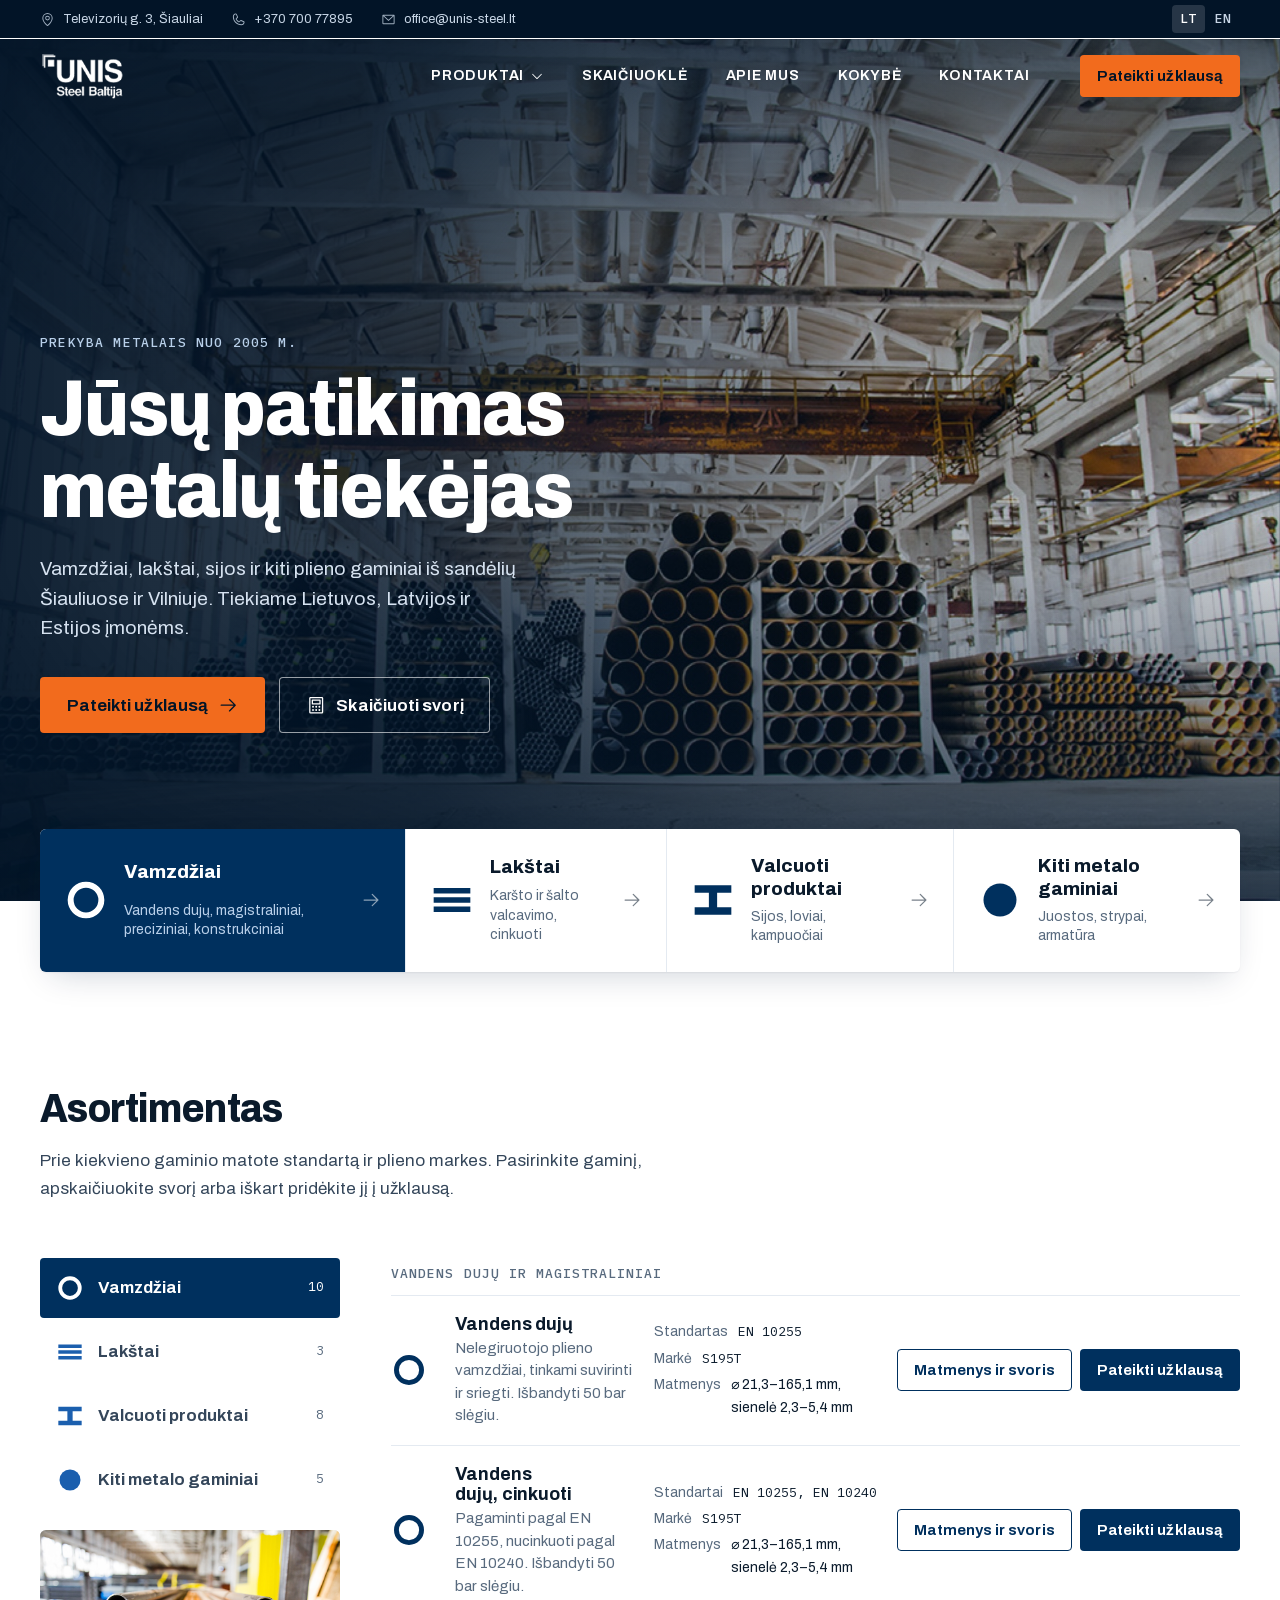
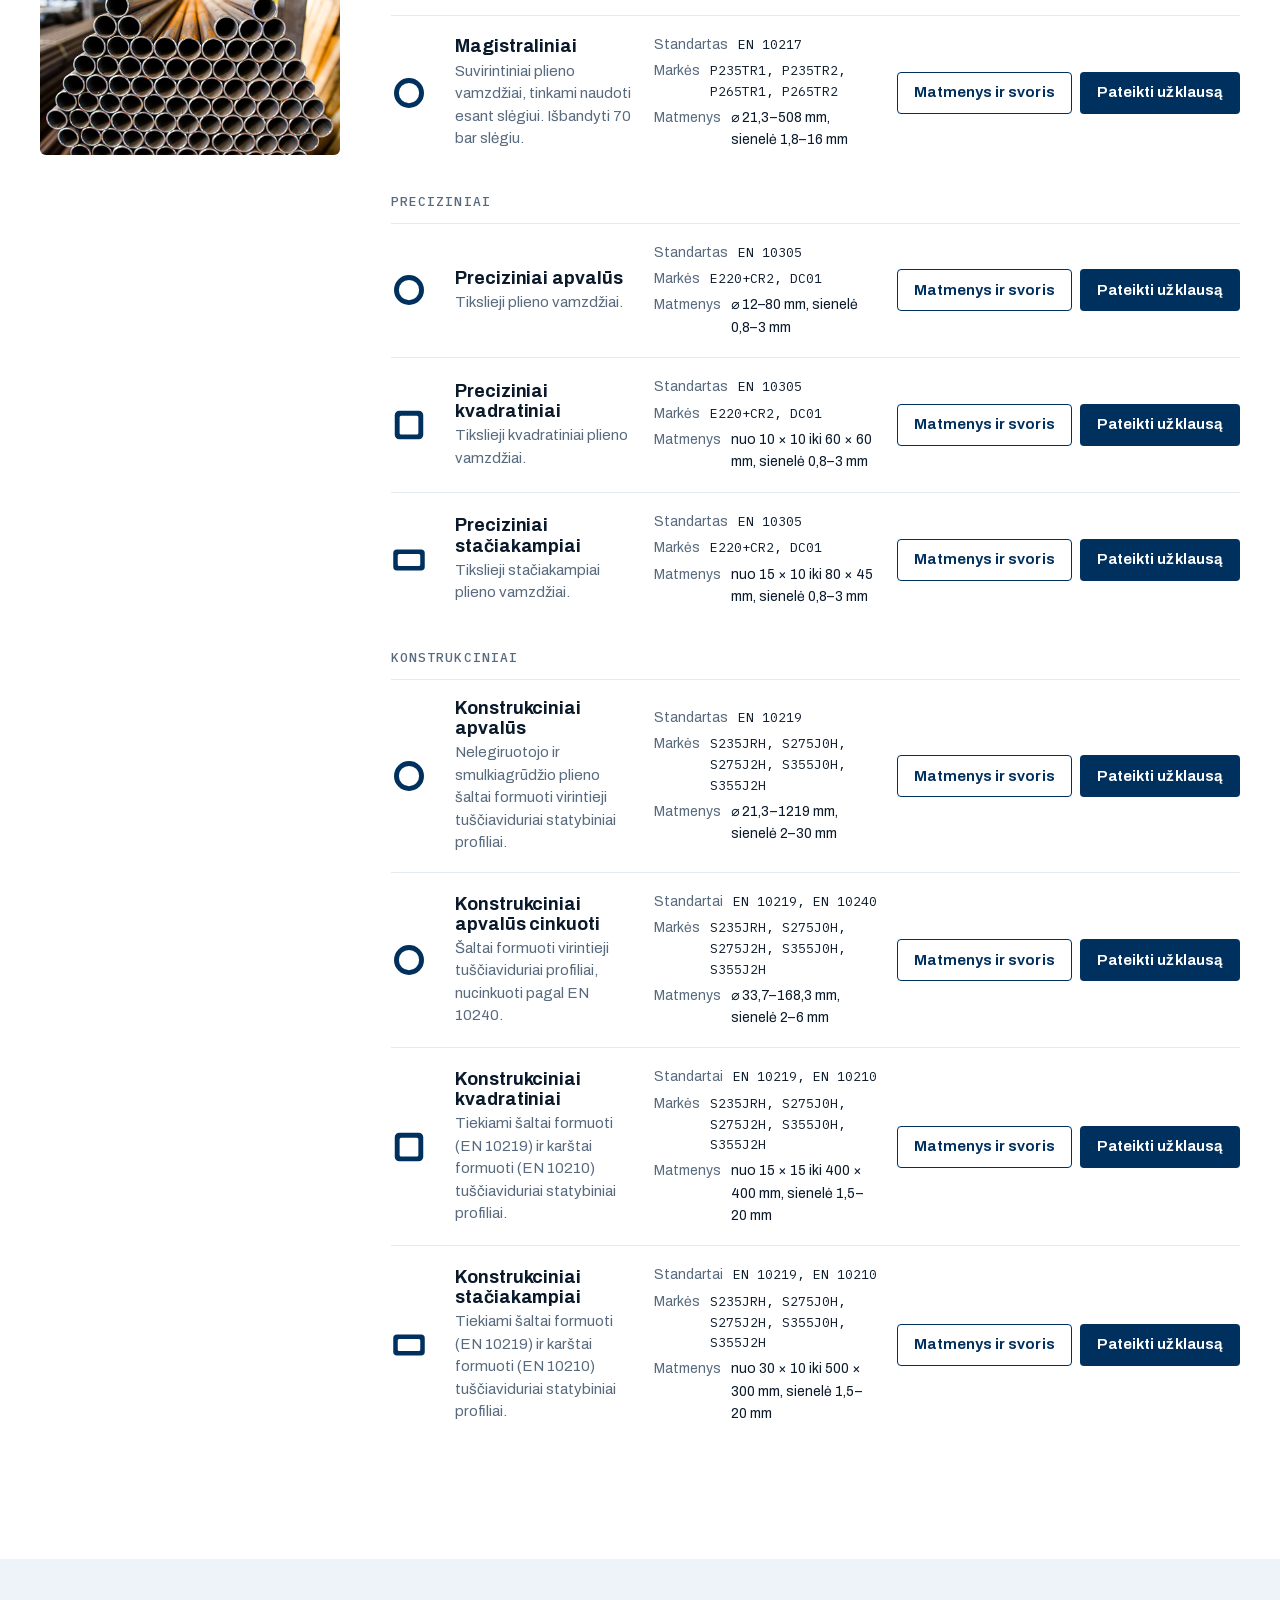
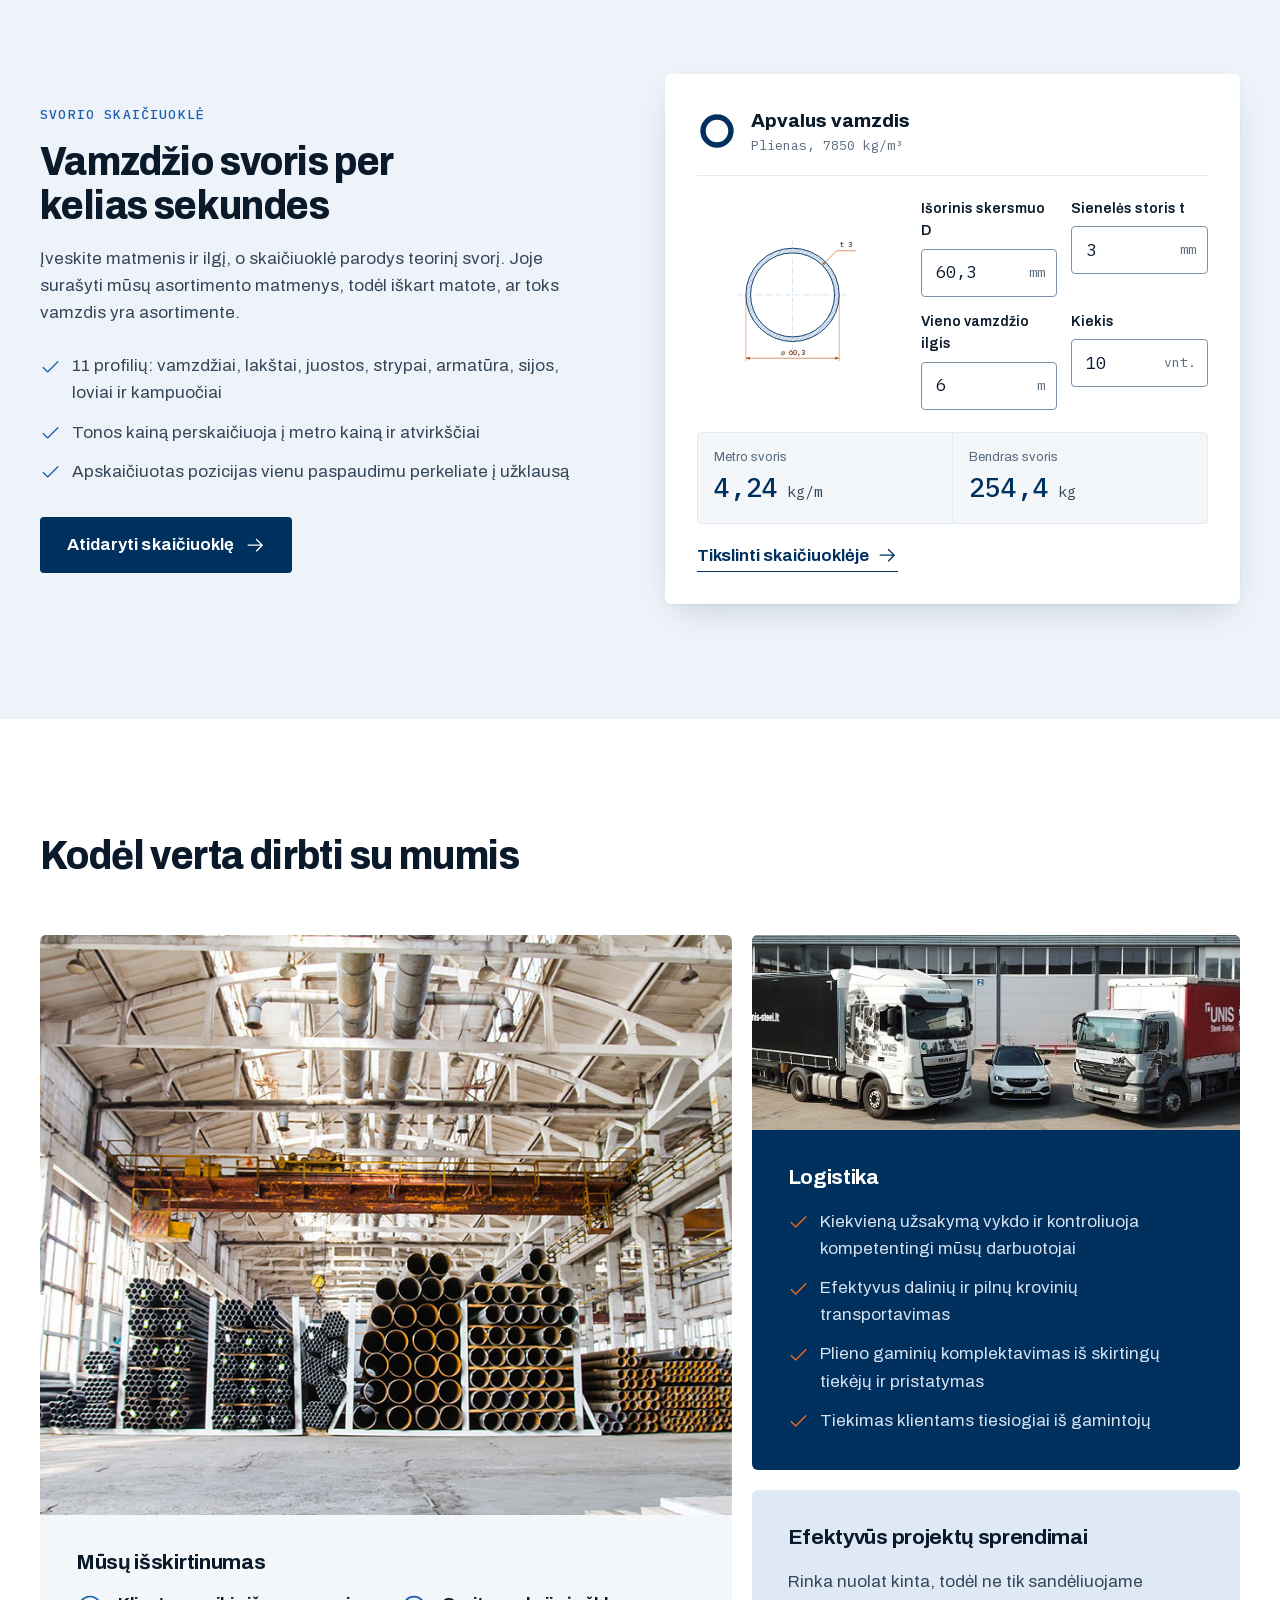
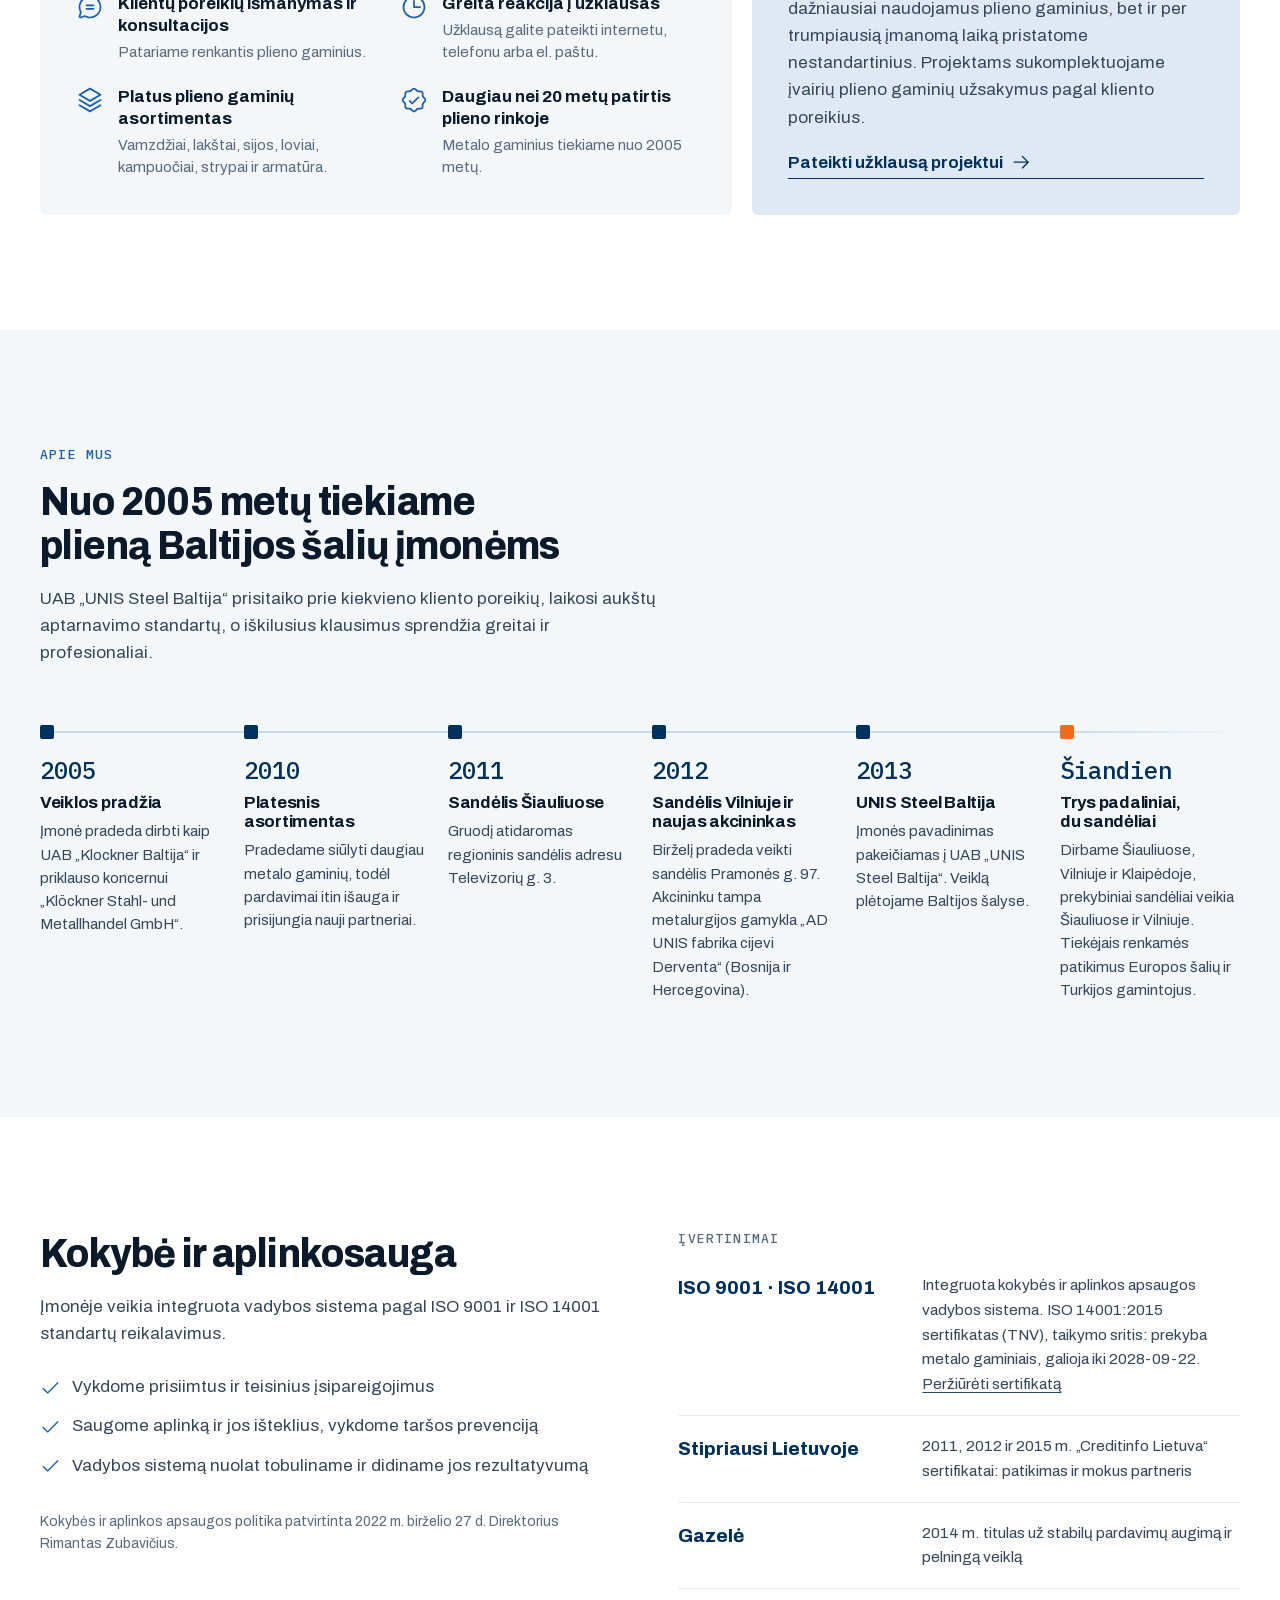
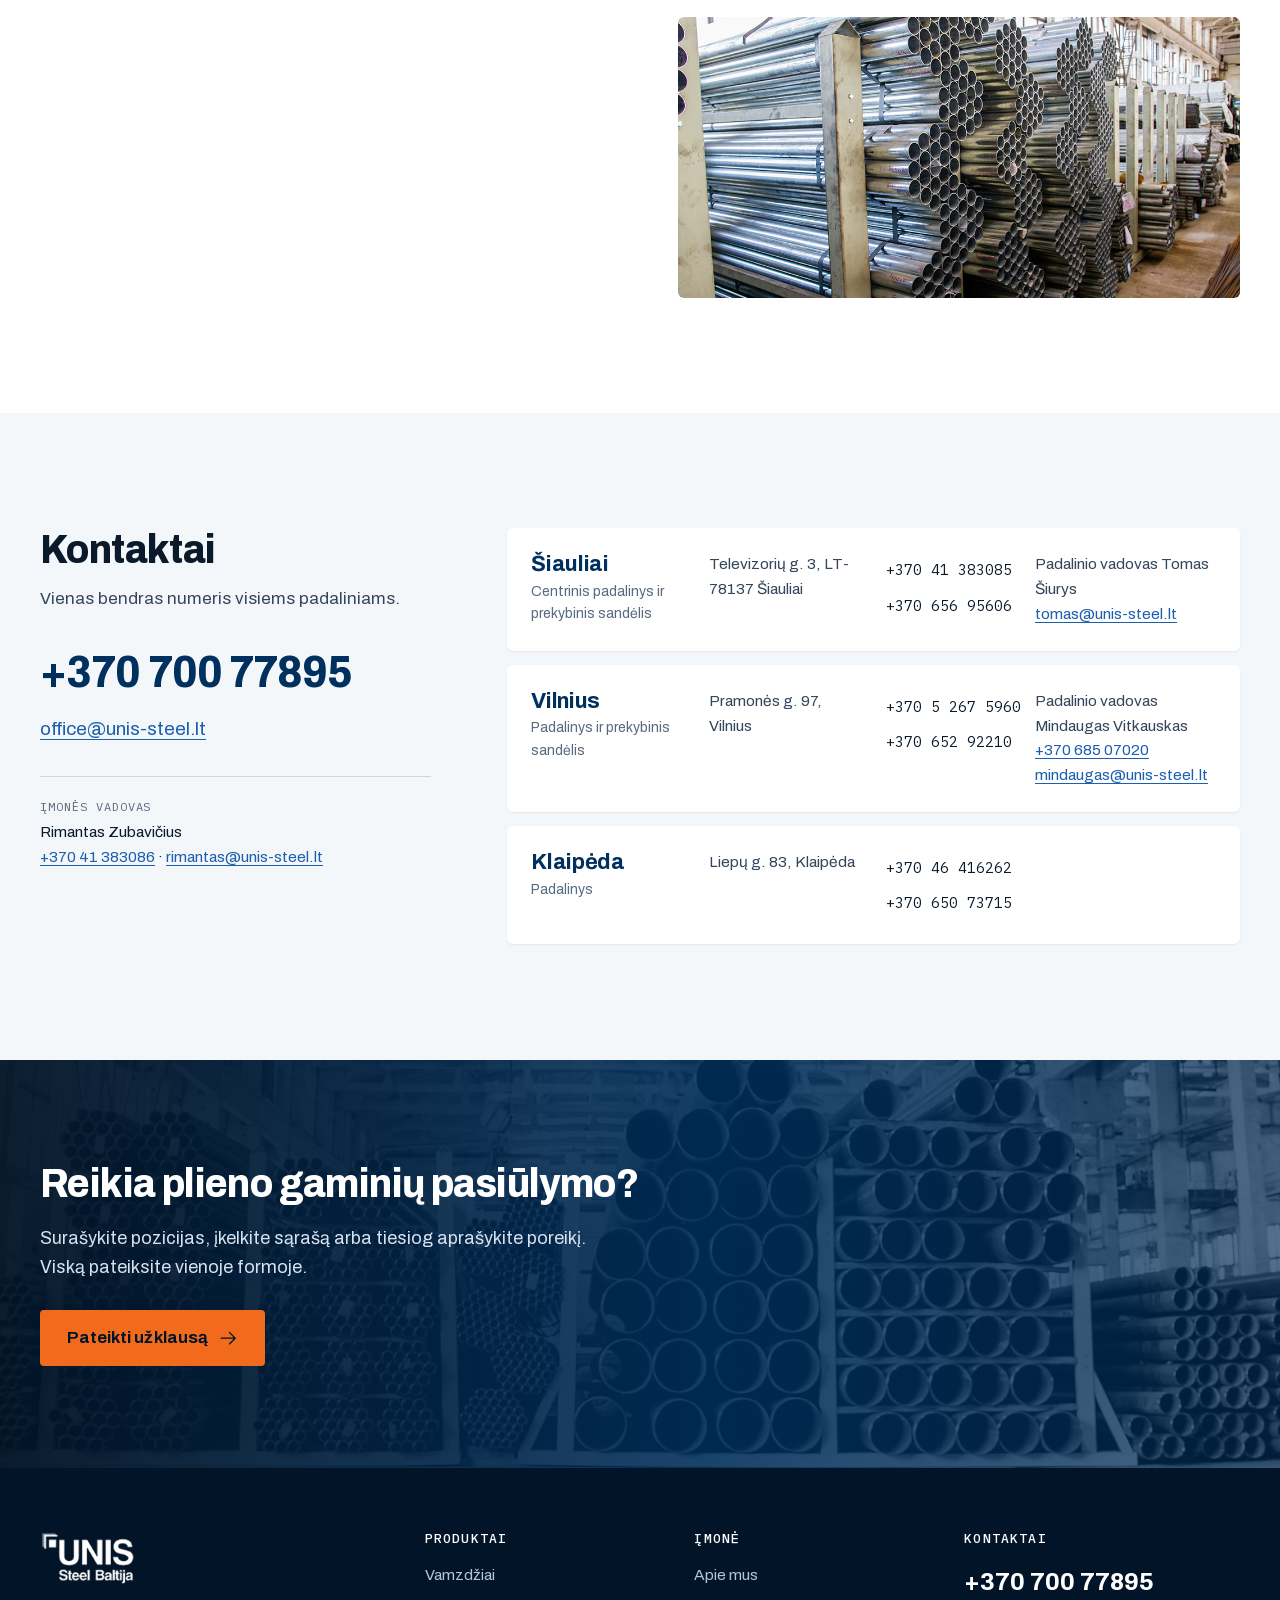
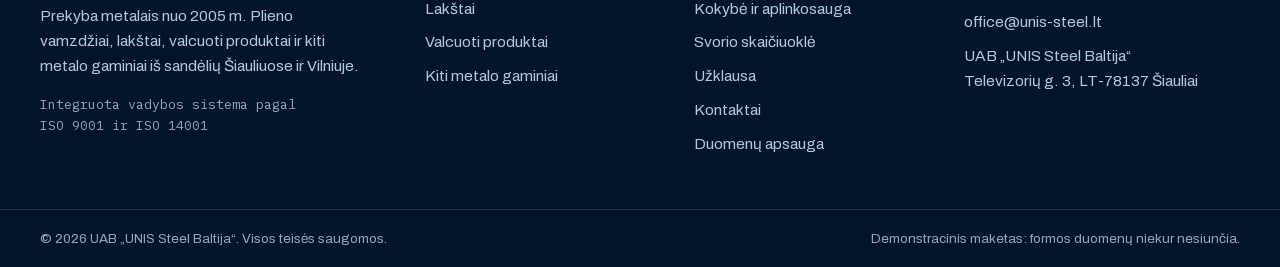
==== index.html @ 706d3202 "UNIS Steel Baltija: demo svetainė Pradžios puslapis, svorio skaičiuoklė ir užklausos forma naujos un" ====
<!DOCTYPE html>
<html lang="lt">
<head>
<meta charset="utf-8">
<meta name="viewport" content="width=device-width, initial-scale=1">
<!-- Demonstracinis maketas: noindex, kad paieškos sistemos neindeksuotų. Į galutinę svetainę neperkelti. -->
<meta name="robots" content="noindex, nofollow">
<title>UNIS Steel Baltija: plieno vamzdžiai, lakštai ir profiliai</title>
<meta name="description" content="UAB „UNIS Steel Baltija“: plieno vamzdžiai, lakštai, sijos, loviai, kampuočiai, strypai ir armatūra iš sandėlių Šiauliuose ir Vilniuje. Svorio skaičiuoklė ir užklausa internetu.">
<meta name="theme-color" content="#00305E">
<link rel="icon" type="image/png" href="assets/img/brand/favicon.png">
<link rel="preload" href="assets/fonts/archivo-latin.woff2" as="font" type="font/woff2" crossorigin>
<link rel="preload" href="assets/fonts/archivo-latin-ext.woff2" as="font" type="font/woff2" crossorigin>
<link rel="preload" href="assets/img/foto/unis-hero.jpg" as="image">
<link rel="stylesheet" href="assets/css/style.css">
<script>
  /* Judesio režimas nustatomas iš karto, kad nemirgėtų: ?static=1 arba „mažiau judesio“ nustatymas išjungia animacijas */
  (function(){var s=/[?&]static=1/.test(location.search),r=window.matchMedia&&matchMedia('(prefers-reduced-motion: reduce)').matches;document.documentElement.className+=(s||r)?' no-motion':' js-motion';})();
</script>
</head>
<body class="home">
<svg width="0" height="0" style="position:absolute" aria-hidden="true" focusable="false">
  <symbol id="i-arrow-left" viewBox="0 0 256 256"><path d="M224,128a8,8,0,0,1-8,8H59.31l58.35,58.34a8,8,0,0,1-11.32,11.32l-72-72a8,8,0,0,1,0-11.32l72-72a8,8,0,0,1,11.32,11.32L59.31,120H216A8,8,0,0,1,224,128Z"/></symbol>
  <symbol id="i-arrow-right" viewBox="0 0 256 256"><path d="M221.66,133.66l-72,72a8,8,0,0,1-11.32-11.32L196.69,136H40a8,8,0,0,1,0-16H196.69L138.34,61.66a8,8,0,0,1,11.32-11.32l72,72A8,8,0,0,1,221.66,133.66Z"/></symbol>
  <symbol id="i-arrow-up-right" viewBox="0 0 256 256"><path d="M200,64V168a8,8,0,0,1-16,0V83.31L69.66,197.66a8,8,0,0,1-11.32-11.32L172.69,72H88a8,8,0,0,1,0-16H192A8,8,0,0,1,200,64Z"/></symbol>
  <symbol id="i-arrows-clockwise" viewBox="0 0 256 256"><path d="M224,48V96a8,8,0,0,1-8,8H168a8,8,0,0,1,0-16h28.69L182.06,73.37a79.56,79.56,0,0,0-56.13-23.43h-.45A79.52,79.52,0,0,0,69.59,72.71,8,8,0,0,1,58.41,61.27a96,96,0,0,1,135,.79L208,76.69V48a8,8,0,0,1,16,0ZM186.41,183.29a80,80,0,0,1-112.47-.66L59.31,168H88a8,8,0,0,0,0-16H40a8,8,0,0,0-8,8v48a8,8,0,0,0,16,0V179.31l14.63,14.63A95.43,95.43,0,0,0,130,222.06h.53a95.36,95.36,0,0,0,67.07-27.33,8,8,0,0,0-11.18-11.44Z"/></symbol>
  <symbol id="i-arrows-left-right" viewBox="0 0 256 256"><path d="M213.66,181.66l-32,32a8,8,0,0,1-11.32-11.32L188.69,184H48a8,8,0,0,1,0-16H188.69l-18.35-18.34a8,8,0,0,1,11.32-11.32l32,32A8,8,0,0,1,213.66,181.66Zm-139.32-64a8,8,0,0,0,11.32-11.32L67.31,88H208a8,8,0,0,0,0-16H67.31L85.66,53.66A8,8,0,0,0,74.34,42.34l-32,32a8,8,0,0,0,0,11.32Z"/></symbol>
  <symbol id="i-at" viewBox="0 0 256 256"><path d="M128,24a104,104,0,0,0,0,208c21.51,0,44.1-6.48,60.43-17.33a8,8,0,0,0-8.86-13.33C166,210.38,146.21,216,128,216a88,88,0,1,1,88-88c0,26.45-10.88,32-20,32s-20-5.55-20-32V88a8,8,0,0,0-16,0v4.26a48,48,0,1,0,5.93,65.1c6,12,16.35,18.64,30.07,18.64,22.54,0,36-17.94,36-48A104.11,104.11,0,0,0,128,24Zm0,136a32,32,0,1,1,32-32A32,32,0,0,1,128,160Z"/></symbol>
  <symbol id="i-buildings" viewBox="0 0 256 256"><path d="M240,208H224V96a16,16,0,0,0-16-16H144V32a16,16,0,0,0-24.88-13.32L39.12,72A16,16,0,0,0,32,85.34V208H16a8,8,0,0,0,0,16H240a8,8,0,0,0,0-16ZM208,96V208H144V96ZM48,85.34,128,32V208H48ZM112,112v16a8,8,0,0,1-16,0V112a8,8,0,1,1,16,0Zm-32,0v16a8,8,0,0,1-16,0V112a8,8,0,1,1,16,0Zm0,56v16a8,8,0,0,1-16,0V168a8,8,0,0,1,16,0Zm32,0v16a8,8,0,0,1-16,0V168a8,8,0,0,1,16,0Z"/></symbol>
  <symbol id="i-calculator" viewBox="0 0 256 256"><path d="M80,120h96a8,8,0,0,0,8-8V64a8,8,0,0,0-8-8H80a8,8,0,0,0-8,8v48A8,8,0,0,0,80,120Zm8-48h80v32H88ZM200,24H56A16,16,0,0,0,40,40V216a16,16,0,0,0,16,16H200a16,16,0,0,0,16-16V40A16,16,0,0,0,200,24Zm0,192H56V40H200ZM100,148a12,12,0,1,1-12-12A12,12,0,0,1,100,148Zm40,0a12,12,0,1,1-12-12A12,12,0,0,1,140,148Zm40,0a12,12,0,1,1-12-12A12,12,0,0,1,180,148Zm-80,40a12,12,0,1,1-12-12A12,12,0,0,1,100,188Zm40,0a12,12,0,1,1-12-12A12,12,0,0,1,140,188Zm40,0a12,12,0,1,1-12-12A12,12,0,0,1,180,188Z"/></symbol>
  <symbol id="i-caret-down" viewBox="0 0 256 256"><path d="M213.66,101.66l-80,80a8,8,0,0,1-11.32,0l-80-80A8,8,0,0,1,53.66,90.34L128,164.69l74.34-74.35a8,8,0,0,1,11.32,11.32Z"/></symbol>
  <symbol id="i-caret-right" viewBox="0 0 256 256"><path d="M181.66,133.66l-80,80a8,8,0,0,1-11.32-11.32L164.69,128,90.34,53.66a8,8,0,0,1,11.32-11.32l80,80A8,8,0,0,1,181.66,133.66Z"/></symbol>
  <symbol id="i-caret-up" viewBox="0 0 256 256"><path d="M213.66,165.66a8,8,0,0,1-11.32,0L128,91.31,53.66,165.66a8,8,0,0,1-11.32-11.32l80-80a8,8,0,0,1,11.32,0l80,80A8,8,0,0,1,213.66,165.66Z"/></symbol>
  <symbol id="i-certificate" viewBox="0 0 256 256"><path d="M128,136a8,8,0,0,1-8,8H72a8,8,0,0,1,0-16h48A8,8,0,0,1,128,136Zm-8-40H72a8,8,0,0,0,0,16h48a8,8,0,0,0,0-16Zm112,65.47V224A8,8,0,0,1,220,231l-24-13.74L172,231A8,8,0,0,1,160,224V200H40a16,16,0,0,1-16-16V56A16,16,0,0,1,40,40H216a16,16,0,0,1,16,16V86.53a51.88,51.88,0,0,1,0,74.94ZM160,184V161.47A52,52,0,0,1,216,76V56H40V184Zm56-12a51.88,51.88,0,0,1-40,0v38.22l16-9.16a8,8,0,0,1,7.94,0l16,9.16Zm16-48a36,36,0,1,0-36,36A36,36,0,0,0,232,124Z"/></symbol>
  <symbol id="i-chat-circle-text" viewBox="0 0 256 256"><path d="M168,112a8,8,0,0,1-8,8H96a8,8,0,0,1,0-16h64A8,8,0,0,1,168,112Zm-8,24H96a8,8,0,0,0,0,16h64a8,8,0,0,0,0-16Zm72-8A104,104,0,0,1,79.12,219.82L45.07,231.17a16,16,0,0,1-20.24-20.24l11.35-34.05A104,104,0,1,1,232,128Zm-16,0A88,88,0,1,0,51.81,172.06a8,8,0,0,1,.66,6.54L40,216,77.4,203.53a7.85,7.85,0,0,1,2.53-.42,8,8,0,0,1,4,1.08A88,88,0,0,0,216,128Z"/></symbol>
  <symbol id="i-check-circle" viewBox="0 0 256 256"><path d="M173.66,98.34a8,8,0,0,1,0,11.32l-56,56a8,8,0,0,1-11.32,0l-24-24a8,8,0,0,1,11.32-11.32L112,148.69l50.34-50.35A8,8,0,0,1,173.66,98.34ZM232,128A104,104,0,1,1,128,24,104.11,104.11,0,0,1,232,128Zm-16,0a88,88,0,1,0-88,88A88.1,88.1,0,0,0,216,128Z"/></symbol>
  <symbol id="i-check" viewBox="0 0 256 256"><path d="M229.66,77.66l-128,128a8,8,0,0,1-11.32,0l-56-56a8,8,0,0,1,11.32-11.32L96,188.69,218.34,66.34a8,8,0,0,1,11.32,11.32Z"/></symbol>
  <symbol id="i-clipboard-text" viewBox="0 0 256 256"><path d="M168,152a8,8,0,0,1-8,8H96a8,8,0,0,1,0-16h64A8,8,0,0,1,168,152Zm-8-40H96a8,8,0,0,0,0,16h64a8,8,0,0,0,0-16Zm56-64V216a16,16,0,0,1-16,16H56a16,16,0,0,1-16-16V48A16,16,0,0,1,56,32H92.26a47.92,47.92,0,0,1,71.48,0H200A16,16,0,0,1,216,48ZM96,64h64a32,32,0,0,0-64,0ZM200,48H173.25A47.93,47.93,0,0,1,176,64v8a8,8,0,0,1-8,8H88a8,8,0,0,1-8-8V64a47.93,47.93,0,0,1,2.75-16H56V216H200Z"/></symbol>
  <symbol id="i-clock" viewBox="0 0 256 256"><path d="M128,24A104,104,0,1,0,232,128,104.11,104.11,0,0,0,128,24Zm0,192a88,88,0,1,1,88-88A88.1,88.1,0,0,1,128,216Zm64-88a8,8,0,0,1-8,8H128a8,8,0,0,1-8-8V72a8,8,0,0,1,16,0v48h48A8,8,0,0,1,192,128Z"/></symbol>
  <symbol id="i-copy" viewBox="0 0 256 256"><path d="M216,32H88a8,8,0,0,0-8,8V80H40a8,8,0,0,0-8,8V216a8,8,0,0,0,8,8H168a8,8,0,0,0,8-8V176h40a8,8,0,0,0,8-8V40A8,8,0,0,0,216,32ZM160,208H48V96H160Zm48-48H176V88a8,8,0,0,0-8-8H96V48H208Z"/></symbol>
  <symbol id="i-crane" viewBox="0 0 256 256"><path d="M228.12,17.14a8,8,0,0,0-7.88-.2L102,80H32A16,16,0,0,0,16,96V200a16,16,0,0,0,16,16h88a16,16,0,0,0,16-16V168a7.81,7.81,0,0,0-.34-2.3L113.54,92,216,37.33V160H200v-8a8,8,0,0,0-16,0v8a16,16,0,0,0,16,16h16a16,16,0,0,0,16-16V24A8,8,0,0,0,228.12,17.14ZM98.05,96l19.2,64H64V96ZM48,96v64H32V96ZM32,200h0V176h88v24Z"/></symbol>
  <symbol id="i-cube" viewBox="0 0 256 256"><path d="M223.68,66.15,135.68,18h0a15.88,15.88,0,0,0-15.36,0l-88,48.17a16,16,0,0,0-8.32,14v95.64a16,16,0,0,0,8.32,14l88,48.17a15.88,15.88,0,0,0,15.36,0l88-48.17a16,16,0,0,0,8.32-14V80.18A16,16,0,0,0,223.68,66.15ZM128,32h0l80.34,44L128,120,47.66,76ZM40,90l80,43.78v85.79L40,175.82Zm96,129.57V133.82L216,90v85.78Z"/></symbol>
  <symbol id="i-currency-eur" viewBox="0 0 256 256"><path d="M190,192.33a8,8,0,0,1-.63,11.3A80,80,0,0,1,56.4,152H40a8,8,0,0,1,0-16H56V120H40a8,8,0,0,1,0-16H56.4A80,80,0,0,1,189.34,52.37,8,8,0,0,1,178.66,64.3,64,64,0,0,0,72.52,104H136a8,8,0,0,1,0,16H72v16h48a8,8,0,0,1,0,16H72.52a64,64,0,0,0,106.14,39.71A8,8,0,0,1,190,192.33Z"/></symbol>
  <symbol id="i-download-simple" viewBox="0 0 256 256"><path d="M224,144v64a8,8,0,0,1-8,8H40a8,8,0,0,1-8-8V144a8,8,0,0,1,16,0v56H208V144a8,8,0,0,1,16,0Zm-101.66,5.66a8,8,0,0,0,11.32,0l40-40a8,8,0,0,0-11.32-11.32L136,124.69V32a8,8,0,0,0-16,0v92.69L93.66,98.34a8,8,0,0,0-11.32,11.32Z"/></symbol>
  <symbol id="i-envelope-simple" viewBox="0 0 256 256"><path d="M224,48H32a8,8,0,0,0-8,8V192a16,16,0,0,0,16,16H216a16,16,0,0,0,16-16V56A8,8,0,0,0,224,48ZM203.43,64,128,133.15,52.57,64ZM216,192H40V74.19l82.59,75.71a8,8,0,0,0,10.82,0L216,74.19V192Z"/></symbol>
  <symbol id="i-factory" viewBox="0 0 256 256"><path d="M116,176a8,8,0,0,1-8,8H80a8,8,0,0,1,0-16h28A8,8,0,0,1,116,176Zm60-8H148a8,8,0,0,0,0,16h28a8,8,0,0,0,0-16Zm64,48a8,8,0,0,1-8,8H24a8,8,0,0,1,0-16h8V88a8,8,0,0,1,12.8-6.4L96,120V88a8,8,0,0,1,12.8-6.4l38.74,29.05L159.1,29.74A16.08,16.08,0,0,1,174.94,16h18.12A16.08,16.08,0,0,1,208.9,29.74l15,105.13s.08.78.08,1.13v72h8A8,8,0,0,1,240,216Zm-77.86-94.4,8.53,6.4h36.11L193.06,32H174.94ZM48,208H208V144H168a8,8,0,0,1-4.8-1.6l-14.4-10.8,0,0L112,104v32a8,8,0,0,1-12.8,6.4L48,104Z"/></symbol>
  <symbol id="i-file-text" viewBox="0 0 256 256"><path d="M213.66,82.34l-56-56A8,8,0,0,0,152,24H56A16,16,0,0,0,40,40V216a16,16,0,0,0,16,16H200a16,16,0,0,0,16-16V88A8,8,0,0,0,213.66,82.34ZM160,51.31,188.69,80H160ZM200,216H56V40h88V88a8,8,0,0,0,8,8h48V216Zm-32-80a8,8,0,0,1-8,8H96a8,8,0,0,1,0-16h64A8,8,0,0,1,168,136Zm0,32a8,8,0,0,1-8,8H96a8,8,0,0,1,0-16h64A8,8,0,0,1,168,168Z"/></symbol>
  <symbol id="i-globe" viewBox="0 0 256 256"><path d="M128,24h0A104,104,0,1,0,232,128,104.12,104.12,0,0,0,128,24Zm88,104a87.61,87.61,0,0,1-3.33,24H174.16a157.44,157.44,0,0,0,0-48h38.51A87.61,87.61,0,0,1,216,128ZM102,168H154a115.11,115.11,0,0,1-26,45A115.27,115.27,0,0,1,102,168Zm-3.9-16a140.84,140.84,0,0,1,0-48h59.88a140.84,140.84,0,0,1,0,48ZM40,128a87.61,87.61,0,0,1,3.33-24H81.84a157.44,157.44,0,0,0,0,48H43.33A87.61,87.61,0,0,1,40,128ZM154,88H102a115.11,115.11,0,0,1,26-45A115.27,115.27,0,0,1,154,88Zm52.33,0H170.71a135.28,135.28,0,0,0-22.3-45.6A88.29,88.29,0,0,1,206.37,88ZM107.59,42.4A135.28,135.28,0,0,0,85.29,88H49.63A88.29,88.29,0,0,1,107.59,42.4ZM49.63,168H85.29a135.28,135.28,0,0,0,22.3,45.6A88.29,88.29,0,0,1,49.63,168Zm98.78,45.6a135.28,135.28,0,0,0,22.3-45.6h35.66A88.29,88.29,0,0,1,148.41,213.6Z"/></symbol>
  <symbol id="i-handshake" viewBox="0 0 256 256"><path d="M254.3,107.91,228.78,56.85a16,16,0,0,0-21.47-7.15L182.44,62.13,130.05,48.27a8.14,8.14,0,0,0-4.1,0L73.56,62.13,48.69,49.7a16,16,0,0,0-21.47,7.15L1.7,107.9a16,16,0,0,0,7.15,21.47l27,13.51,55.49,39.63a8.06,8.06,0,0,0,2.71,1.25l64,16a8,8,0,0,0,7.6-2.1l55.07-55.08,26.42-13.21a16,16,0,0,0,7.15-21.46Zm-54.89,33.37L165,113.72a8,8,0,0,0-10.68.61C136.51,132.27,116.66,130,104,122L147.24,80h31.81l27.21,54.41ZM41.53,64,62,74.22,36.43,125.27,16,115.06Zm116,119.13L99.42,168.61l-49.2-35.14,28-56L128,64.28l9.8,2.59-45,43.68-.08.09a16,16,0,0,0,2.72,24.81c20.56,13.13,45.37,11,64.91-5L188,152.66Zm62-57.87-25.52-51L214.47,64,240,115.06Zm-87.75,92.67a8,8,0,0,1-7.75,6.06,8.13,8.13,0,0,1-1.95-.24L80.41,213.33a7.89,7.89,0,0,1-2.71-1.25L51.35,193.26a8,8,0,0,1,9.3-13l25.11,17.94L126,208.24A8,8,0,0,1,131.82,217.94Z"/></symbol>
  <symbol id="i-info" viewBox="0 0 256 256"><path d="M128,24A104,104,0,1,0,232,128,104.11,104.11,0,0,0,128,24Zm0,192a88,88,0,1,1,88-88A88.1,88.1,0,0,1,128,216Zm16-40a8,8,0,0,1-8,8,16,16,0,0,1-16-16V128a8,8,0,0,1,0-16,16,16,0,0,1,16,16v40A8,8,0,0,1,144,176ZM112,84a12,12,0,1,1,12,12A12,12,0,0,1,112,84Z"/></symbol>
  <symbol id="i-list-checks" viewBox="0 0 256 256"><path d="M224,128a8,8,0,0,1-8,8H128a8,8,0,0,1,0-16h88A8,8,0,0,1,224,128ZM128,72h88a8,8,0,0,0,0-16H128a8,8,0,0,0,0,16Zm88,112H128a8,8,0,0,0,0,16h88a8,8,0,0,0,0-16ZM82.34,42.34,56,68.69,45.66,58.34A8,8,0,0,0,34.34,69.66l16,16a8,8,0,0,0,11.32,0l32-32A8,8,0,0,0,82.34,42.34Zm0,64L56,132.69,45.66,122.34a8,8,0,0,0-11.32,11.32l16,16a8,8,0,0,0,11.32,0l32-32a8,8,0,0,0-11.32-11.32Zm0,64L56,196.69,45.66,186.34a8,8,0,0,0-11.32,11.32l16,16a8,8,0,0,0,11.32,0l32-32a8,8,0,0,0-11.32-11.32Z"/></symbol>
  <symbol id="i-list-plus" viewBox="0 0 256 256"><path d="M32,64a8,8,0,0,1,8-8H216a8,8,0,0,1,0,16H40A8,8,0,0,1,32,64Zm8,72H216a8,8,0,0,0,0-16H40a8,8,0,0,0,0,16Zm104,48H40a8,8,0,0,0,0,16H144a8,8,0,0,0,0-16Zm88,0H216V168a8,8,0,0,0-16,0v16H184a8,8,0,0,0,0,16h16v16a8,8,0,0,0,16,0V200h16a8,8,0,0,0,0-16Z"/></symbol>
  <symbol id="i-list" viewBox="0 0 256 256"><path d="M224,128a8,8,0,0,1-8,8H40a8,8,0,0,1,0-16H216A8,8,0,0,1,224,128ZM40,72H216a8,8,0,0,0,0-16H40a8,8,0,0,0,0,16ZM216,184H40a8,8,0,0,0,0,16H216a8,8,0,0,0,0-16Z"/></symbol>
  <symbol id="i-magnifying-glass" viewBox="0 0 256 256"><path d="M229.66,218.34l-50.07-50.06a88.11,88.11,0,1,0-11.31,11.31l50.06,50.07a8,8,0,0,0,11.32-11.32ZM40,112a72,72,0,1,1,72,72A72.08,72.08,0,0,1,40,112Z"/></symbol>
  <symbol id="i-map-pin" viewBox="0 0 256 256"><path d="M128,64a40,40,0,1,0,40,40A40,40,0,0,0,128,64Zm0,64a24,24,0,1,1,24-24A24,24,0,0,1,128,128Zm0-112a88.1,88.1,0,0,0-88,88c0,31.4,14.51,64.68,42,96.25a254.19,254.19,0,0,0,41.45,38.3,8,8,0,0,0,9.18,0A254.19,254.19,0,0,0,174,200.25c27.45-31.57,42-64.85,42-96.25A88.1,88.1,0,0,0,128,16Zm0,206c-16.53-13-72-60.75-72-118a72,72,0,0,1,144,0C200,161.23,144.53,209,128,222Z"/></symbol>
  <symbol id="i-map-trifold" viewBox="0 0 256 256"><path d="M228.92,49.69a8,8,0,0,0-6.86-1.45L160.93,63.52,99.58,32.84a8,8,0,0,0-5.52-.6l-64,16A8,8,0,0,0,24,56V200a8,8,0,0,0,9.94,7.76l61.13-15.28,61.35,30.68A8.15,8.15,0,0,0,160,224a8,8,0,0,0,1.94-.24l64-16A8,8,0,0,0,232,200V56A8,8,0,0,0,228.92,49.69ZM104,52.94l48,24V203.06l-48-24ZM40,62.25l48-12v127.5l-48,12Zm176,131.5-48,12V78.25l48-12Z"/></symbol>
  <symbol id="i-minus" viewBox="0 0 256 256"><path d="M224,128a8,8,0,0,1-8,8H40a8,8,0,0,1,0-16H216A8,8,0,0,1,224,128Z"/></symbol>
  <symbol id="i-navigation-arrow" viewBox="0 0 256 256"><path d="M237.33,106.21,61.41,41l-.16-.05A16,16,0,0,0,40.9,61.25a1,1,0,0,0,.05.16l65.26,175.92A15.77,15.77,0,0,0,121.28,248h.3a15.77,15.77,0,0,0,15-11.29l.06-.2,21.84-78,78-21.84.2-.06a16,16,0,0,0,.62-30.38ZM149.84,144.3a8,8,0,0,0-5.54,5.54L121.3,232l-.06-.17L56,56l175.82,65.22.16.06Z"/></symbol>
  <symbol id="i-package" viewBox="0 0 256 256"><path d="M223.68,66.15,135.68,18a15.88,15.88,0,0,0-15.36,0l-88,48.17a16,16,0,0,0-8.32,14v95.64a16,16,0,0,0,8.32,14l88,48.17a15.88,15.88,0,0,0,15.36,0l88-48.17a16,16,0,0,0,8.32-14V80.18A16,16,0,0,0,223.68,66.15ZM128,32l80.34,44-29.77,16.3-80.35-44ZM128,120,47.66,76l33.9-18.56,80.34,44ZM40,90l80,43.78v85.79L40,175.82Zm176,85.78h0l-80,43.79V133.82l32-17.51V152a8,8,0,0,0,16,0V107.55L216,90v85.77Z"/></symbol>
  <symbol id="i-paperclip" viewBox="0 0 256 256"><path d="M209.66,122.34a8,8,0,0,1,0,11.32l-82.05,82a56,56,0,0,1-79.2-79.21L147.67,35.73a40,40,0,1,1,56.61,56.55L105,193A24,24,0,1,1,71,159L154.3,74.38A8,8,0,1,1,165.7,85.6L82.39,170.31a8,8,0,1,0,11.27,11.36L192.93,81A24,24,0,1,0,159,47L59.76,147.68a40,40,0,1,0,56.53,56.62l82.06-82A8,8,0,0,1,209.66,122.34Z"/></symbol>
  <symbol id="i-path" viewBox="0 0 256 256"><path d="M200,168a32.06,32.06,0,0,0-31,24H72a32,32,0,0,1,0-64h96a40,40,0,0,0,0-80H72a8,8,0,0,0,0,16h96a24,24,0,0,1,0,48H72a48,48,0,0,0,0,96h97a32,32,0,1,0,31-40Zm0,48a16,16,0,1,1,16-16A16,16,0,0,1,200,216Z"/></symbol>
  <symbol id="i-pause" viewBox="0 0 256 256"><path d="M200,32H160a16,16,0,0,0-16,16V208a16,16,0,0,0,16,16h40a16,16,0,0,0,16-16V48A16,16,0,0,0,200,32Zm0,176H160V48h40ZM96,32H56A16,16,0,0,0,40,48V208a16,16,0,0,0,16,16H96a16,16,0,0,0,16-16V48A16,16,0,0,0,96,32Zm0,176H56V48H96Z"/></symbol>
  <symbol id="i-pencil-simple" viewBox="0 0 256 256"><path d="M227.31,73.37,182.63,28.68a16,16,0,0,0-22.63,0L36.69,152A15.86,15.86,0,0,0,32,163.31V208a16,16,0,0,0,16,16H92.69A15.86,15.86,0,0,0,104,219.31L227.31,96a16,16,0,0,0,0-22.63ZM92.69,208H48V163.31l88-88L180.69,120ZM192,108.68,147.31,64l24-24L216,84.68Z"/></symbol>
  <symbol id="i-phone" viewBox="0 0 256 256"><path d="M222.37,158.46l-47.11-21.11-.13-.06a16,16,0,0,0-15.17,1.4,8.12,8.12,0,0,0-.75.56L134.87,160c-15.42-7.49-31.34-23.29-38.83-38.51l20.78-24.71c.2-.25.39-.5.57-.77a16,16,0,0,0,1.32-15.06l0-.12L97.54,33.64a16,16,0,0,0-16.62-9.52A56.26,56.26,0,0,0,32,80c0,79.4,64.6,144,144,144a56.26,56.26,0,0,0,55.88-48.92A16,16,0,0,0,222.37,158.46ZM176,208A128.14,128.14,0,0,1,48,80,40.2,40.2,0,0,1,82.87,40a.61.61,0,0,0,0,.12l21,47L83.2,111.86a6.13,6.13,0,0,0-.57.77,16,16,0,0,0-1,15.7c9.06,18.53,27.73,37.06,46.46,46.11a16,16,0,0,0,15.75-1.14,8.44,8.44,0,0,0,.74-.56L168.89,152l47,21.05h0s.08,0,.11,0A40.21,40.21,0,0,1,176,208Z"/></symbol>
  <symbol id="i-play" viewBox="0 0 256 256"><path d="M232.4,114.49,88.32,26.35a16,16,0,0,0-16.2-.3A15.86,15.86,0,0,0,64,39.87V216.13A15.94,15.94,0,0,0,80,232a16.07,16.07,0,0,0,8.36-2.35L232.4,141.51a15.81,15.81,0,0,0,0-27ZM80,215.94V40l143.83,88Z"/></symbol>
  <symbol id="i-plus" viewBox="0 0 256 256"><path d="M224,128a8,8,0,0,1-8,8H136v80a8,8,0,0,1-16,0V136H40a8,8,0,0,1,0-16h80V40a8,8,0,0,1,16,0v80h80A8,8,0,0,1,224,128Z"/></symbol>
  <symbol id="i-printer" viewBox="0 0 256 256"><path d="M214.67,72H200V40a8,8,0,0,0-8-8H64a8,8,0,0,0-8,8V72H41.33C27.36,72,16,82.77,16,96v80a8,8,0,0,0,8,8H56v32a8,8,0,0,0,8,8H192a8,8,0,0,0,8-8V184h32a8,8,0,0,0,8-8V96C240,82.77,228.64,72,214.67,72ZM72,48H184V72H72ZM184,208H72V160H184Zm40-40H200V152a8,8,0,0,0-8-8H64a8,8,0,0,0-8,8v16H32V96c0-4.41,4.19-8,9.33-8H214.67c5.14,0,9.33,3.59,9.33,8Zm-24-52a12,12,0,1,1-12-12A12,12,0,0,1,200,116Z"/></symbol>
  <symbol id="i-question" viewBox="0 0 256 256"><path d="M140,180a12,12,0,1,1-12-12A12,12,0,0,1,140,180ZM128,72c-22.06,0-40,16.15-40,36v4a8,8,0,0,0,16,0v-4c0-11,10.77-20,24-20s24,9,24,20-10.77,20-24,20a8,8,0,0,0-8,8v8a8,8,0,0,0,16,0v-.72c18.24-3.35,32-17.9,32-35.28C168,88.15,150.06,72,128,72Zm104,56A104,104,0,1,1,128,24,104.11,104.11,0,0,1,232,128Zm-16,0a88,88,0,1,0-88,88A88.1,88.1,0,0,0,216,128Z"/></symbol>
  <symbol id="i-ruler" viewBox="0 0 256 256"><path d="M235.32,73.37,182.63,20.69a16,16,0,0,0-22.63,0L20.68,160a16,16,0,0,0,0,22.63l52.69,52.68a16,16,0,0,0,22.63,0L235.32,96A16,16,0,0,0,235.32,73.37ZM84.68,224,32,171.31l32-32,26.34,26.35a8,8,0,0,0,11.32-11.32L75.31,128,96,107.31l26.34,26.35a8,8,0,0,0,11.32-11.32L107.31,96,128,75.31l26.34,26.35a8,8,0,0,0,11.32-11.32L139.31,64l32-32L224,84.69Z"/></symbol>
  <symbol id="i-scales" viewBox="0 0 256 256"><path d="M239.43,133l-32-80h0a8,8,0,0,0-9.16-4.84L136,62V40a8,8,0,0,0-16,0V65.58L54.26,80.19A8,8,0,0,0,48.57,85h0v.06L16.57,165a7.92,7.92,0,0,0-.57,3c0,23.31,24.54,32,40,32s40-8.69,40-32a7.92,7.92,0,0,0-.57-3L66.92,93.77,120,82V208H104a8,8,0,0,0,0,16h48a8,8,0,0,0,0-16H136V78.42L187,67.1,160.57,133a7.92,7.92,0,0,0-.57,3c0,23.31,24.54,32,40,32s40-8.69,40-32A7.92,7.92,0,0,0,239.43,133ZM56,184c-7.53,0-22.76-3.61-23.93-14.64L56,109.54l23.93,59.82C78.76,180.39,63.53,184,56,184Zm144-32c-7.53,0-22.76-3.61-23.93-14.64L200,77.54l23.93,59.82C222.76,148.39,207.53,152,200,152Z"/></symbol>
  <symbol id="i-seal-check" viewBox="0 0 256 256"><path d="M225.86,102.82c-3.77-3.94-7.67-8-9.14-11.57-1.36-3.27-1.44-8.69-1.52-13.94-.15-9.76-.31-20.82-8-28.51s-18.75-7.85-28.51-8c-5.25-.08-10.67-.16-13.94-1.52-3.56-1.47-7.63-5.37-11.57-9.14C146.28,23.51,138.44,16,128,16s-18.27,7.51-25.18,14.14c-3.94,3.77-8,7.67-11.57,9.14C88,40.64,82.56,40.72,77.31,40.8c-9.76.15-20.82.31-28.51,8S41,67.55,40.8,77.31c-.08,5.25-.16,10.67-1.52,13.94-1.47,3.56-5.37,7.63-9.14,11.57C23.51,109.72,16,117.56,16,128s7.51,18.27,14.14,25.18c3.77,3.94,7.67,8,9.14,11.57,1.36,3.27,1.44,8.69,1.52,13.94.15,9.76.31,20.82,8,28.51s18.75,7.85,28.51,8c5.25.08,10.67.16,13.94,1.52,3.56,1.47,7.63,5.37,11.57,9.14C109.72,232.49,117.56,240,128,240s18.27-7.51,25.18-14.14c3.94-3.77,8-7.67,11.57-9.14,3.27-1.36,8.69-1.44,13.94-1.52,9.76-.15,20.82-.31,28.51-8s7.85-18.75,8-28.51c.08-5.25.16-10.67,1.52-13.94,1.47-3.56,5.37-7.63,9.14-11.57C232.49,146.28,240,138.44,240,128S232.49,109.73,225.86,102.82Zm-11.55,39.29c-4.79,5-9.75,10.17-12.38,16.52-2.52,6.1-2.63,13.07-2.73,19.82-.1,7-.21,14.33-3.32,17.43s-10.39,3.22-17.43,3.32c-6.75.1-13.72.21-19.82,2.73-6.35,2.63-11.52,7.59-16.52,12.38S132,224,128,224s-9.15-4.92-14.11-9.69-10.17-9.75-16.52-12.38c-6.1-2.52-13.07-2.63-19.82-2.73-7-.1-14.33-.21-17.43-3.32s-3.22-10.39-3.32-17.43c-.1-6.75-.21-13.72-2.73-19.82-2.63-6.35-7.59-11.52-12.38-16.52S32,132,32,128s4.92-9.15,9.69-14.11,9.75-10.17,12.38-16.52c2.52-6.1,2.63-13.07,2.73-19.82.1-7,.21-14.33,3.32-17.43S70.51,56.9,77.55,56.8c6.75-.1,13.72-.21,19.82-2.73,6.35-2.63,11.52-7.59,16.52-12.38S124,32,128,32s9.15,4.92,14.11,9.69,10.17,9.75,16.52,12.38c6.1,2.52,13.07,2.63,19.82,2.73,7,.1,14.33.21,17.43,3.32s3.22,10.39,3.32,17.43c.1,6.75.21,13.72,2.73,19.82,2.63,6.35,7.59,11.52,12.38,16.52S224,124,224,128,219.08,137.15,214.31,142.11ZM173.66,98.34a8,8,0,0,1,0,11.32l-56,56a8,8,0,0,1-11.32,0l-24-24a8,8,0,0,1,11.32-11.32L112,148.69l50.34-50.35A8,8,0,0,1,173.66,98.34Z"/></symbol>
  <symbol id="i-shield-check" viewBox="0 0 256 256"><path d="M208,40H48A16,16,0,0,0,32,56v56c0,52.72,25.52,84.67,46.93,102.19,23.06,18.86,46,25.26,47,25.53a8,8,0,0,0,4.2,0c1-.27,23.91-6.67,47-25.53C198.48,196.67,224,164.72,224,112V56A16,16,0,0,0,208,40Zm0,72c0,37.07-13.66,67.16-40.6,89.42A129.3,129.3,0,0,1,128,223.62a128.25,128.25,0,0,1-38.92-21.81C61.82,179.51,48,149.3,48,112l0-56,160,0ZM82.34,141.66a8,8,0,0,1,11.32-11.32L112,148.69l50.34-50.35a8,8,0,0,1,11.32,11.32l-56,56a8,8,0,0,1-11.32,0Z"/></symbol>
  <symbol id="i-stack" viewBox="0 0 256 256"><path d="M230.91,172A8,8,0,0,1,228,182.91l-96,56a8,8,0,0,1-8.06,0l-96-56A8,8,0,0,1,36,169.09l92,53.65,92-53.65A8,8,0,0,1,230.91,172ZM220,121.09l-92,53.65L36,121.09A8,8,0,0,0,28,134.91l96,56a8,8,0,0,0,8.06,0l96-56A8,8,0,1,0,220,121.09ZM24,80a8,8,0,0,1,4-6.91l96-56a8,8,0,0,1,8.06,0l96,56a8,8,0,0,1,0,13.82l-96,56a8,8,0,0,1-8.06,0l-96-56A8,8,0,0,1,24,80Zm23.88,0L128,126.74,208.12,80,128,33.26Z"/></symbol>
  <symbol id="i-trash" viewBox="0 0 256 256"><path d="M216,48H176V40a24,24,0,0,0-24-24H104A24,24,0,0,0,80,40v8H40a8,8,0,0,0,0,16h8V208a16,16,0,0,0,16,16H192a16,16,0,0,0,16-16V64h8a8,8,0,0,0,0-16ZM96,40a8,8,0,0,1,8-8h48a8,8,0,0,1,8,8v8H96Zm96,168H64V64H192ZM112,104v64a8,8,0,0,1-16,0V104a8,8,0,0,1,16,0Zm48,0v64a8,8,0,0,1-16,0V104a8,8,0,0,1,16,0Z"/></symbol>
  <symbol id="i-truck" viewBox="0 0 256 256"><path d="M255.42,117l-14-35A15.93,15.93,0,0,0,226.58,72H192V64a8,8,0,0,0-8-8H32A16,16,0,0,0,16,72V184a16,16,0,0,0,16,16H49a32,32,0,0,0,62,0h50a32,32,0,0,0,62,0h17a16,16,0,0,0,16-16V120A7.94,7.94,0,0,0,255.42,117ZM192,88h34.58l9.6,24H192ZM32,72H176v64H32ZM80,208a16,16,0,1,1,16-16A16,16,0,0,1,80,208Zm81-24H111a32,32,0,0,0-62,0H32V152H176v12.31A32.11,32.11,0,0,0,161,184Zm31,24a16,16,0,1,1,16-16A16,16,0,0,1,192,208Zm48-24H223a32.06,32.06,0,0,0-31-24V128h48Z"/></symbol>
  <symbol id="i-upload-simple" viewBox="0 0 256 256"><path d="M224,144v64a8,8,0,0,1-8,8H40a8,8,0,0,1-8-8V144a8,8,0,0,1,16,0v56H208V144a8,8,0,0,1,16,0ZM93.66,77.66,120,51.31V144a8,8,0,0,0,16,0V51.31l26.34,26.35a8,8,0,0,0,11.32-11.32l-40-40a8,8,0,0,0-11.32,0l-40,40A8,8,0,0,0,93.66,77.66Z"/></symbol>
  <symbol id="i-user" viewBox="0 0 256 256"><path d="M230.92,212c-15.23-26.33-38.7-45.21-66.09-54.16a72,72,0,1,0-73.66,0C63.78,166.78,40.31,185.66,25.08,212a8,8,0,1,0,13.85,8c18.84-32.56,52.14-52,89.07-52s70.23,19.44,89.07,52a8,8,0,1,0,13.85-8ZM72,96a56,56,0,1,1,56,56A56.06,56.06,0,0,1,72,96Z"/></symbol>
  <symbol id="i-users-three" viewBox="0 0 256 256"><path d="M244.8,150.4a8,8,0,0,1-11.2-1.6A51.6,51.6,0,0,0,192,128a8,8,0,0,1-7.37-4.89,8,8,0,0,1,0-6.22A8,8,0,0,1,192,112a24,24,0,1,0-23.24-30,8,8,0,1,1-15.5-4A40,40,0,1,1,219,117.51a67.94,67.94,0,0,1,27.43,21.68A8,8,0,0,1,244.8,150.4ZM190.92,212a8,8,0,1,1-13.84,8,57,57,0,0,0-98.16,0,8,8,0,1,1-13.84-8,72.06,72.06,0,0,1,33.74-29.92,48,48,0,1,1,58.36,0A72.06,72.06,0,0,1,190.92,212ZM128,176a32,32,0,1,0-32-32A32,32,0,0,0,128,176ZM72,120a8,8,0,0,0-8-8A24,24,0,1,1,87.24,82a8,8,0,1,0,15.5-4A40,40,0,1,0,37,117.51,67.94,67.94,0,0,0,9.6,139.19a8,8,0,1,0,12.8,9.61A51.6,51.6,0,0,1,64,128,8,8,0,0,0,72,120Z"/></symbol>
  <symbol id="i-warehouse" viewBox="0 0 256 256"><path d="M240,184h-8V57.9l9.67-2.08a8,8,0,1,0-3.35-15.64l-224,48A8,8,0,0,0,16,104a8.16,8.16,0,0,0,1.69-.18L24,102.47V184H16a8,8,0,0,0,0,16H240a8,8,0,0,0,0-16ZM40,99,216,61.33V184H192V128a8,8,0,0,0-8-8H72a8,8,0,0,0-8,8v56H40Zm136,53H80V136h96ZM80,168h96v16H80Z"/></symbol>
  <symbol id="i-warning-circle" viewBox="0 0 256 256"><path d="M128,24A104,104,0,1,0,232,128,104.11,104.11,0,0,0,128,24Zm0,192a88,88,0,1,1,88-88A88.1,88.1,0,0,1,128,216Zm-8-80V80a8,8,0,0,1,16,0v56a8,8,0,0,1-16,0Zm20,36a12,12,0,1,1-12-12A12,12,0,0,1,140,172Z"/></symbol>
  <symbol id="i-x" viewBox="0 0 256 256"><path d="M205.66,194.34a8,8,0,0,1-11.32,11.32L128,139.31,61.66,205.66a8,8,0,0,1-11.32-11.32L116.69,128,50.34,61.66A8,8,0,0,1,61.66,50.34L128,116.69l66.34-66.35a8,8,0,0,1,11.32,11.32L139.31,128Z"/></symbol>
</svg>

<!-- Profilių pjūvių ženklai: pagal juos pirkėjas atpažįsta gaminį (apvalus, kvadratinis, sija, lovis, kampuotis...) -->
<svg width="0" height="0" style="position:absolute" aria-hidden="true" focusable="false">
  <symbol id="p-chs" viewBox="0 0 48 48"><path fill-rule="evenodd" d="M24 4a20 20 0 1 0 0 40 20 20 0 0 0 0-40Zm0 6.5a13.5 13.5 0 1 1 0 27 13.5 13.5 0 0 1 0-27Z"/></symbol>
  <symbol id="p-shs" viewBox="0 0 48 48"><path fill-rule="evenodd" d="M11 5h26a6 6 0 0 1 6 6v26a6 6 0 0 1-6 6H11a6 6 0 0 1-6-6V11a6 6 0 0 1 6-6Zm2.5 6.5a2 2 0 0 0-2 2v21a2 2 0 0 0 2 2h21a2 2 0 0 0 2-2v-21a2 2 0 0 0-2-2Z"/></symbol>
  <symbol id="p-rhs" viewBox="0 0 48 48"><path fill-rule="evenodd" d="M8 10h32a5 5 0 0 1 5 5v18a5 5 0 0 1-5 5H8a5 5 0 0 1-5-5V15a5 5 0 0 1 5-5Zm3 6a2 2 0 0 0-2 2v12a2 2 0 0 0 2 2h26a2 2 0 0 0 2-2V18a2 2 0 0 0-2-2Z"/></symbol>
  <symbol id="p-sheet" viewBox="0 0 48 48"><path d="M4 11h40v6H4zM4 21h40v6H4zM4 31h40v6H4z"/></symbol>
  <symbol id="p-flat" viewBox="0 0 48 48"><path d="M3 18.5h42v11H3z"/></symbol>
  <symbol id="p-round" viewBox="0 0 48 48"><circle cx="24" cy="24" r="18"/></symbol>
  <symbol id="p-square" viewBox="0 0 48 48"><path d="M7 7h34v34H7z"/></symbol>
  <symbol id="p-rebar" viewBox="0 0 48 48"><circle cx="24" cy="24" r="13"/><path d="M22 3h4v6h-4zM22 39h4v6h-4zM3 22h6v4H3zM39 22h6v4h-6zM8.1 10.9l2.8-2.8 4.3 4.2-2.9 2.9zM32.8 35.7l2.9-2.9 4.2 4.3-2.8 2.8zM37.1 8.1l2.8 2.8-4.2 4.3-2.9-2.9zM12.3 32.8l2.9 2.9-4.3 4.2-2.8-2.8z"/></symbol>
  <symbol id="p-angle" viewBox="0 0 48 48"><path d="M7 5h8v30h28v8H7z"/></symbol>
  <symbol id="p-angle-u" viewBox="0 0 48 48"><path d="M11 3h8v34h20v8H11z"/></symbol>
  <symbol id="p-ibeam" viewBox="0 0 48 48"><path d="M11 5h26v7H28v24h9v7H11v-7h9V12h-9z"/></symbol>
  <symbol id="p-hbeam" viewBox="0 0 48 48"><path d="M4 8h40v8H28.5v16H44v8H4v-8h15.5V16H4z"/></symbol>
  <symbol id="p-channel" viewBox="0 0 48 48"><path d="M11 5h26v8H19.5v22H37v8H11z"/></symbol>
</svg>

<a class="skip" href="#turinys">Pereiti prie turinio</a>
<!-- ============ VIRŠUTINĖ JUOSTA ============ -->
<div class="topbar">
  <div class="container topbar__row">
    <ul class="topbar__list">
      <li><a href="https://www.google.com/maps/search/?api=1&amp;query=Televizori%C5%B3+g.+3%2C+%C5%A0iauliai" target="_blank" rel="noopener"><svg class="ico" aria-hidden="true"><use href="#i-map-pin"/></svg>Televizorių g. 3, Šiauliai</a></li>
      <li><a href="tel:+37070077895"><svg class="ico" aria-hidden="true"><use href="#i-phone"/></svg>+370 700 77895</a></li>
      <li class="topbar__mail"><a href="mailto:office@unis-steel.lt"><svg class="ico" aria-hidden="true"><use href="#i-envelope-simple"/></svg>office@unis-steel.lt</a></li>
    </ul>
    <div class="lang" role="group" aria-label="Kalba">
      <a href="#" aria-current="true" lang="lt" hreflang="lt">LT</a>
      <a href="#" lang="en" hreflang="en" title="English (demonstracinėje versijoje neveikia)">EN</a>
    </div>
  </div>
</div>
<div class="header-sentinel" aria-hidden="true"></div>

<!-- ============ ANTRAŠTĖ ============ -->
<header class="site-header" id="virsus">
  <div class="container site-header__row">
    <a class="brand" href="index.html" aria-label="UNIS Steel Baltija, į pradžią">
      <img class="brand__dark" src="assets/img/brand/logo-unis.png" width="131" height="72" alt="UNIS Steel Baltija">
      <img class="brand__light" src="assets/img/brand/logo-unis-balta.png" width="131" height="72" alt="" aria-hidden="true">
    </a>
    <nav class="nav" aria-label="Pagrindinis meniu">
      <button class="nav__link nav__link--btn" type="button" aria-expanded="false" aria-controls="mega" data-mega-toggle>Produktai<svg class="ico" aria-hidden="true"><use href="#i-caret-down"/></svg></button>
      <a class="nav__link" href="skaiciuokle.html">Skaičiuoklė</a>
      <a class="nav__link" href="index.html#apie">Apie mus</a>
      <a class="nav__link" href="index.html#kokybe">Kokybė</a>
      <a class="nav__link" href="index.html#kontaktai">Kontaktai</a>
    </nav>
    <div class="site-header__actions">
      <a class="btn btn--accent btn--sm header-cta" href="uzklausa.html">Pateikti užklausą <span class="rfq-count" data-rfq-count hidden></span></a>
      <button class="burger" type="button" aria-expanded="false" aria-controls="mobile-nav" data-burger><span></span><span></span><span class="sr">Meniu</span></button>
    </div>
  </div>

  <!-- Produktų meniu (sugeneruojamas iš src/data/catalog.json) -->
  <div class="mega" id="mega" hidden>
    <div class="container mega__grid">
      <div class="mega__col mega__col--wide"><a class="mega__title" href="index.html?grupe=vamzdziai#asortimentas" data-go-group="vamzdziai"><svg class="pico" aria-hidden="true"><use href="#p-chs"/></svg>Vamzdžiai</a><div class="mega__groups"><div class="mega__group"><p class="mega__group-name">Vandens dujų ir magistraliniai</p><a class="mega__link" href="index.html?grupe=vamzdziai&amp;g=vandens-duju#asortimentas" data-go-group="vamzdziai" data-go-line="vandens-duju"><span class="sr">Vamzdžiai: </span>Vandens dujų</a><a class="mega__link" href="index.html?grupe=vamzdziai&amp;g=vamzdziai-cinkuoti#asortimentas" data-go-group="vamzdziai" data-go-line="vamzdziai-cinkuoti"><span class="sr">Vamzdžiai: </span>Vandens dujų, cinkuoti</a><a class="mega__link" href="index.html?grupe=vamzdziai&amp;g=magistraliniai#asortimentas" data-go-group="vamzdziai" data-go-line="magistraliniai"><span class="sr">Vamzdžiai: </span>Magistraliniai</a></div><div class="mega__group"><p class="mega__group-name">Preciziniai</p><a class="mega__link" href="index.html?grupe=vamzdziai&amp;g=preciziniai-apvalus#asortimentas" data-go-group="vamzdziai" data-go-line="preciziniai-apvalus"><span class="sr">Vamzdžiai: </span>Preciziniai apvalūs</a><a class="mega__link" href="index.html?grupe=vamzdziai&amp;g=preciziniai-kvadratiniai#asortimentas" data-go-group="vamzdziai" data-go-line="preciziniai-kvadratiniai"><span class="sr">Vamzdžiai: </span>Preciziniai kvadratiniai</a><a class="mega__link" href="index.html?grupe=vamzdziai&amp;g=preciziniai-staciakampiai#asortimentas" data-go-group="vamzdziai" data-go-line="preciziniai-staciakampiai"><span class="sr">Vamzdžiai: </span>Preciziniai stačiakampiai</a></div><div class="mega__group"><p class="mega__group-name">Konstrukciniai</p><a class="mega__link" href="index.html?grupe=vamzdziai&amp;g=konstrukciniai-apvalus#asortimentas" data-go-group="vamzdziai" data-go-line="konstrukciniai-apvalus"><span class="sr">Vamzdžiai: </span>Konstrukciniai apvalūs</a><a class="mega__link" href="index.html?grupe=vamzdziai&amp;g=apvalus-cinkuoti#asortimentas" data-go-group="vamzdziai" data-go-line="apvalus-cinkuoti"><span class="sr">Vamzdžiai: </span>Konstrukciniai apvalūs cinkuoti</a><a class="mega__link" href="index.html?grupe=vamzdziai&amp;g=kvadratiniai-en10219#asortimentas" data-go-group="vamzdziai" data-go-line="kvadratiniai-en10219"><span class="sr">Vamzdžiai: </span>Konstrukciniai kvadratiniai</a><a class="mega__link" href="index.html?grupe=vamzdziai&amp;g=staciakampiai-en10219#asortimentas" data-go-group="vamzdziai" data-go-line="staciakampiai-en10219"><span class="sr">Vamzdžiai: </span>Konstrukciniai stačiakampiai</a></div></div></div>
      <div class="mega__col"><a class="mega__title" href="index.html?grupe=lakstai#asortimentas" data-go-group="lakstai"><svg class="pico" aria-hidden="true"><use href="#p-sheet"/></svg>Lakštai</a><div class="mega__groups"><div class="mega__group"><p class="mega__group-name">Plieno lakštai</p><a class="mega__link" href="index.html?grupe=lakstai&amp;g=lakstai-karsto#asortimentas" data-go-group="lakstai" data-go-line="lakstai-karsto"><span class="sr">Lakštai: </span>Karšto valcavimo</a><a class="mega__link" href="index.html?grupe=lakstai&amp;g=lakstai-salto#asortimentas" data-go-group="lakstai" data-go-line="lakstai-salto"><span class="sr">Lakštai: </span>Šalto valcavimo</a><a class="mega__link" href="index.html?grupe=lakstai&amp;g=lakstai-cinkuoti#asortimentas" data-go-group="lakstai" data-go-line="lakstai-cinkuoti"><span class="sr">Lakštai: </span>Cinkuoti</a></div></div></div>
      <div class="mega__col mega__col--wide"><a class="mega__title" href="index.html?grupe=valcuoti#asortimentas" data-go-group="valcuoti"><svg class="pico" aria-hidden="true"><use href="#p-hbeam"/></svg>Valcuoti produktai</a><div class="mega__groups"><div class="mega__group"><p class="mega__group-name">Sijos</p><a class="mega__link" href="index.html?grupe=valcuoti&amp;g=heb#asortimentas" data-go-group="valcuoti" data-go-line="heb"><span class="sr">Valcuoti produktai: </span>HEB</a><a class="mega__link" href="index.html?grupe=valcuoti&amp;g=hea#asortimentas" data-go-group="valcuoti" data-go-line="hea"><span class="sr">Valcuoti produktai: </span>HEA</a><a class="mega__link" href="index.html?grupe=valcuoti&amp;g=ipn#asortimentas" data-go-group="valcuoti" data-go-line="ipn"><span class="sr">Valcuoti produktai: </span>IPN</a><a class="mega__link" href="index.html?grupe=valcuoti&amp;g=ipe#asortimentas" data-go-group="valcuoti" data-go-line="ipe"><span class="sr">Valcuoti produktai: </span>IPE</a></div><div class="mega__group"><p class="mega__group-name">Loviai</p><a class="mega__link" href="index.html?grupe=valcuoti&amp;g=upe#asortimentas" data-go-group="valcuoti" data-go-line="upe"><span class="sr">Valcuoti produktai: </span>UPE</a><a class="mega__link" href="index.html?grupe=valcuoti&amp;g=upn#asortimentas" data-go-group="valcuoti" data-go-line="upn"><span class="sr">Valcuoti produktai: </span>UPN</a></div><div class="mega__group"><p class="mega__group-name">Kampuočiai</p><a class="mega__link" href="index.html?grupe=valcuoti&amp;g=kampuociai-nelygiasoniai#asortimentas" data-go-group="valcuoti" data-go-line="kampuociai-nelygiasoniai"><span class="sr">Valcuoti produktai: </span>Nelygiašoniai kampuočiai</a><a class="mega__link" href="index.html?grupe=valcuoti&amp;g=kampuociai-lygiasoniai#asortimentas" data-go-group="valcuoti" data-go-line="kampuociai-lygiasoniai"><span class="sr">Valcuoti produktai: </span>Lygiašoniai kampuočiai</a></div></div></div>
      <div class="mega__col"><a class="mega__title" href="index.html?grupe=kiti#asortimentas" data-go-group="kiti"><svg class="pico" aria-hidden="true"><use href="#p-round"/></svg>Kiti metalo gaminiai</a><div class="mega__groups"><div class="mega__group"><p class="mega__group-name">Juostos ir strypai</p><a class="mega__link" href="index.html?grupe=kiti&amp;g=juostos#asortimentas" data-go-group="kiti" data-go-line="juostos"><span class="sr">Kiti metalo gaminiai: </span>Plieno juostos</a><a class="mega__link" href="index.html?grupe=kiti&amp;g=strypai-nekalibruoti#asortimentas" data-go-group="kiti" data-go-line="strypai-nekalibruoti"><span class="sr">Kiti metalo gaminiai: </span>Apvalūs strypai, nekalibruoti</a><a class="mega__link" href="index.html?grupe=kiti&amp;g=strypai-kalibruoti#asortimentas" data-go-group="kiti" data-go-line="strypai-kalibruoti"><span class="sr">Kiti metalo gaminiai: </span>Apvalūs strypai, kalibruoti</a><a class="mega__link" href="index.html?grupe=kiti&amp;g=strypai-kvadratiniai#asortimentas" data-go-group="kiti" data-go-line="strypai-kvadratiniai"><span class="sr">Kiti metalo gaminiai: </span>Kvadratiniai strypai</a></div><div class="mega__group"><p class="mega__group-name">Armatūra</p><a class="mega__link" href="index.html?grupe=kiti&amp;g=armatura#asortimentas" data-go-group="kiti" data-go-line="armatura"><span class="sr">Kiti metalo gaminiai: </span>Armatūra</a></div></div></div>
    </div>
    <div class="mega__foot">
      <div class="container mega__foot-row">
        <p>Nerandate reikiamo gaminio ar matmens? Parašykite, pasiūlysime tiekimą pagal užsakymą.</p>
        <a class="link-arrow" href="uzklausa.html">Pateikti užklausą<svg class="ico" aria-hidden="true"><use href="#i-arrow-right"/></svg></a>
      </div>
    </div>
  </div>
</header>

<!-- Mobilusis meniu -->
<div class="mobile-nav" id="mobile-nav" hidden>
  <nav class="mobile-nav__inner" aria-label="Mobilusis meniu">
    <details class="mobile-nav__group">
      <summary>Produktai<svg class="ico" aria-hidden="true"><use href="#i-caret-down"/></svg></summary>
      <div class="mobile-nav__sub">
        <p class="mobile-nav__cat">Vamzdžiai</p><a href="index.html?grupe=vamzdziai&amp;g=vandens-duju#asortimentas" data-go-group="vamzdziai" data-go-line="vandens-duju"><span class="sr">Vamzdžiai: </span>Vandens dujų</a><a href="index.html?grupe=vamzdziai&amp;g=vamzdziai-cinkuoti#asortimentas" data-go-group="vamzdziai" data-go-line="vamzdziai-cinkuoti"><span class="sr">Vamzdžiai: </span>Vandens dujų, cinkuoti</a><a href="index.html?grupe=vamzdziai&amp;g=magistraliniai#asortimentas" data-go-group="vamzdziai" data-go-line="magistraliniai"><span class="sr">Vamzdžiai: </span>Magistraliniai</a><a href="index.html?grupe=vamzdziai&amp;g=preciziniai-apvalus#asortimentas" data-go-group="vamzdziai" data-go-line="preciziniai-apvalus"><span class="sr">Vamzdžiai: </span>Preciziniai apvalūs</a><a href="index.html?grupe=vamzdziai&amp;g=preciziniai-kvadratiniai#asortimentas" data-go-group="vamzdziai" data-go-line="preciziniai-kvadratiniai"><span class="sr">Vamzdžiai: </span>Preciziniai kvadratiniai</a><a href="index.html?grupe=vamzdziai&amp;g=preciziniai-staciakampiai#asortimentas" data-go-group="vamzdziai" data-go-line="preciziniai-staciakampiai"><span class="sr">Vamzdžiai: </span>Preciziniai stačiakampiai</a><a href="index.html?grupe=vamzdziai&amp;g=konstrukciniai-apvalus#asortimentas" data-go-group="vamzdziai" data-go-line="konstrukciniai-apvalus"><span class="sr">Vamzdžiai: </span>Konstrukciniai apvalūs</a><a href="index.html?grupe=vamzdziai&amp;g=apvalus-cinkuoti#asortimentas" data-go-group="vamzdziai" data-go-line="apvalus-cinkuoti"><span class="sr">Vamzdžiai: </span>Konstrukciniai apvalūs cinkuoti</a><a href="index.html?grupe=vamzdziai&amp;g=kvadratiniai-en10219#asortimentas" data-go-group="vamzdziai" data-go-line="kvadratiniai-en10219"><span class="sr">Vamzdžiai: </span>Konstrukciniai kvadratiniai</a><a href="index.html?grupe=vamzdziai&amp;g=staciakampiai-en10219#asortimentas" data-go-group="vamzdziai" data-go-line="staciakampiai-en10219"><span class="sr">Vamzdžiai: </span>Konstrukciniai stačiakampiai</a>
        <p class="mobile-nav__cat">Lakštai</p><a href="index.html?grupe=lakstai&amp;g=lakstai-karsto#asortimentas" data-go-group="lakstai" data-go-line="lakstai-karsto"><span class="sr">Lakštai: </span>Karšto valcavimo</a><a href="index.html?grupe=lakstai&amp;g=lakstai-salto#asortimentas" data-go-group="lakstai" data-go-line="lakstai-salto"><span class="sr">Lakštai: </span>Šalto valcavimo</a><a href="index.html?grupe=lakstai&amp;g=lakstai-cinkuoti#asortimentas" data-go-group="lakstai" data-go-line="lakstai-cinkuoti"><span class="sr">Lakštai: </span>Cinkuoti</a>
        <p class="mobile-nav__cat">Valcuoti produktai</p><a href="index.html?grupe=valcuoti&amp;g=heb#asortimentas" data-go-group="valcuoti" data-go-line="heb"><span class="sr">Valcuoti produktai: </span>HEB</a><a href="index.html?grupe=valcuoti&amp;g=hea#asortimentas" data-go-group="valcuoti" data-go-line="hea"><span class="sr">Valcuoti produktai: </span>HEA</a><a href="index.html?grupe=valcuoti&amp;g=ipn#asortimentas" data-go-group="valcuoti" data-go-line="ipn"><span class="sr">Valcuoti produktai: </span>IPN</a><a href="index.html?grupe=valcuoti&amp;g=ipe#asortimentas" data-go-group="valcuoti" data-go-line="ipe"><span class="sr">Valcuoti produktai: </span>IPE</a><a href="index.html?grupe=valcuoti&amp;g=upe#asortimentas" data-go-group="valcuoti" data-go-line="upe"><span class="sr">Valcuoti produktai: </span>UPE</a><a href="index.html?grupe=valcuoti&amp;g=upn#asortimentas" data-go-group="valcuoti" data-go-line="upn"><span class="sr">Valcuoti produktai: </span>UPN</a><a href="index.html?grupe=valcuoti&amp;g=kampuociai-nelygiasoniai#asortimentas" data-go-group="valcuoti" data-go-line="kampuociai-nelygiasoniai"><span class="sr">Valcuoti produktai: </span>Nelygiašoniai kampuočiai</a><a href="index.html?grupe=valcuoti&amp;g=kampuociai-lygiasoniai#asortimentas" data-go-group="valcuoti" data-go-line="kampuociai-lygiasoniai"><span class="sr">Valcuoti produktai: </span>Lygiašoniai kampuočiai</a>
        <p class="mobile-nav__cat">Kiti metalo gaminiai</p><a href="index.html?grupe=kiti&amp;g=juostos#asortimentas" data-go-group="kiti" data-go-line="juostos"><span class="sr">Kiti metalo gaminiai: </span>Plieno juostos</a><a href="index.html?grupe=kiti&amp;g=strypai-nekalibruoti#asortimentas" data-go-group="kiti" data-go-line="strypai-nekalibruoti"><span class="sr">Kiti metalo gaminiai: </span>Apvalūs strypai, nekalibruoti</a><a href="index.html?grupe=kiti&amp;g=strypai-kalibruoti#asortimentas" data-go-group="kiti" data-go-line="strypai-kalibruoti"><span class="sr">Kiti metalo gaminiai: </span>Apvalūs strypai, kalibruoti</a><a href="index.html?grupe=kiti&amp;g=strypai-kvadratiniai#asortimentas" data-go-group="kiti" data-go-line="strypai-kvadratiniai"><span class="sr">Kiti metalo gaminiai: </span>Kvadratiniai strypai</a><a href="index.html?grupe=kiti&amp;g=armatura#asortimentas" data-go-group="kiti" data-go-line="armatura"><span class="sr">Kiti metalo gaminiai: </span>Armatūra</a>
      </div>
    </details>
    <a href="skaiciuokle.html">Skaičiuoklė</a>
    <a href="index.html#apie">Apie mus</a>
    <a href="index.html#kokybe">Kokybė</a>
    <a href="index.html#kontaktai">Kontaktai</a>
    <a class="btn btn--accent btn--lg mobile-nav__cta" href="uzklausa.html">Pateikti užklausą</a>
    <p class="mobile-nav__contact"><a href="tel:+37070077895">+370 700 77895</a><a href="mailto:office@unis-steel.lt">office@unis-steel.lt</a></p>
  </nav>
</div>

<main id="turinys">
<!-- ============ HERO ============ -->
<section class="hero" aria-labelledby="hero-title">
  <div class="hero__media" aria-hidden="true">
    <img class="hero__poster" src="assets/img/foto/unis-hero.jpg" alt="" width="1920" height="1280" fetchpriority="high">
    <!-- Vaizdo įrašui: įrašykite failus į assets/video/ ir nurodykite juos data-src-1920 / data-src-1280 (tada atsiras ir judesio stabdymo mygtukas) -->
    <video class="hero__video" muted loop playsinline preload="none" data-src-1920="" data-src-1280=""></video>
  </div>
  <button class="btn btn--ghost-light hero__toggle" type="button" data-hero-toggle aria-pressed="false" hidden><svg class="ico" aria-hidden="true"><use href="#i-pause"/></svg><span>Sustabdyti judesį</span></button>
  <div class="container hero__inner">
    <p class="eyebrow eyebrow--light" data-enter style="--i:0">Prekyba metalais nuo 2005 m.</p>
    <h1 class="hero__title" id="hero-title" data-enter style="--i:1">Jūsų patikimas metalų tiekėjas</h1>
    <p class="hero__lead" data-enter style="--i:2">Vamzdžiai, lakštai, sijos ir kiti plieno gaminiai iš sandėlių Šiauliuose ir Vilniuje. Tiekiame Lietuvos, Latvijos ir Estijos įmonėms.</p>
    <div class="hero__cta" data-enter style="--i:3">
      <a class="btn btn--accent btn--lg" href="uzklausa.html">Pateikti užklausą<svg class="ico" aria-hidden="true"><use href="#i-arrow-right"/></svg></a>
      <a class="btn btn--ghost-light btn--lg" href="skaiciuokle.html"><svg class="ico" aria-hidden="true"><use href="#i-calculator"/></svg>Skaičiuoti svorį</a>
    </div>
  </div>
</section>

<!-- Produktų grupių juosta (užeina ant hero apačios) -->
<nav class="container catrail-wrap" aria-label="Produktų grupės">
  <div class="catrail" data-enter style="--i:4">
    <a class="catrail__item" href="index.html?grupe=vamzdziai#asortimentas" data-go-group="vamzdziai"><svg class="pico" aria-hidden="true"><use href="#p-chs"/></svg><span class="catrail__name">Vamzdžiai</span><span class="catrail__sub">Vandens dujų, magistraliniai, preciziniai, konstrukciniai</span><svg class="ico" aria-hidden="true"><use href="#i-arrow-right"/></svg></a>
    <a class="catrail__item" href="index.html?grupe=lakstai#asortimentas" data-go-group="lakstai"><svg class="pico" aria-hidden="true"><use href="#p-sheet"/></svg><span class="catrail__name">Lakštai</span><span class="catrail__sub">Karšto ir šalto valcavimo, cinkuoti</span><svg class="ico" aria-hidden="true"><use href="#i-arrow-right"/></svg></a>
    <a class="catrail__item" href="index.html?grupe=valcuoti#asortimentas" data-go-group="valcuoti"><svg class="pico" aria-hidden="true"><use href="#p-hbeam"/></svg><span class="catrail__name">Valcuoti produktai</span><span class="catrail__sub">Sijos, loviai, kampuočiai</span><svg class="ico" aria-hidden="true"><use href="#i-arrow-right"/></svg></a>
    <a class="catrail__item" href="index.html?grupe=kiti#asortimentas" data-go-group="kiti"><svg class="pico" aria-hidden="true"><use href="#p-round"/></svg><span class="catrail__name">Kiti metalo gaminiai</span><span class="catrail__sub">Juostos, strypai, armatūra</span><svg class="ico" aria-hidden="true"><use href="#i-arrow-right"/></svg></a>
  </div>
</nav>

<!-- ============ ASORTIMENTAS ============ -->
<section class="section" id="asortimentas" aria-labelledby="asort-title">
  <div class="container">
    <header class="section-head" data-reveal>
      <h2 id="asort-title">Asortimentas</h2>
      <p class="lead">Prie kiekvieno gaminio matote standartą ir plieno markes. Pasirinkite gaminį, apskaičiuokite svorį arba iškart pridėkite jį į užklausą.</p>
    </header>
    <div class="catalog" data-tabs>
      <div class="catalog__side">
        <div class="catalog__tabs" role="tablist" aria-label="Produktų grupės">
          <button class="catalog__tab" type="button" role="tab" id="tab-vamzdziai" aria-controls="panel-vamzdziai" aria-selected="true" tabindex="0" data-tab="vamzdziai"><svg class="pico" aria-hidden="true"><use href="#p-chs"/></svg>Vamzdžiai <small><span class="sr">gaminių: </span>10</small></button>
          <button class="catalog__tab" type="button" role="tab" id="tab-lakstai" aria-controls="panel-lakstai" aria-selected="false" tabindex="-1" data-tab="lakstai"><svg class="pico" aria-hidden="true"><use href="#p-sheet"/></svg>Lakštai <small><span class="sr">gaminių: </span>3</small></button>
          <button class="catalog__tab" type="button" role="tab" id="tab-valcuoti" aria-controls="panel-valcuoti" aria-selected="false" tabindex="-1" data-tab="valcuoti"><svg class="pico" aria-hidden="true"><use href="#p-hbeam"/></svg>Valcuoti produktai <small><span class="sr">gaminių: </span>8</small></button>
          <button class="catalog__tab" type="button" role="tab" id="tab-kiti" aria-controls="panel-kiti" aria-selected="false" tabindex="-1" data-tab="kiti"><svg class="pico" aria-hidden="true"><use href="#p-round"/></svg>Kiti metalo gaminiai <small><span class="sr">gaminių: </span>5</small></button>
        </div>
        <div class="catalog__photos" aria-hidden="true">
          <img src="assets/img/foto/unis-vamzdziu-galai.jpg" alt="Plieno vamzdžių rietuvė „UNIS Steel Baltija“ sandėlyje" loading="lazy" data-photo="vamzdziai" class="is-active">
          <img src="assets/img/foto/unis-juosta-lakstai.jpg" alt="Plieno lakštų rietuvės „UNIS Steel Baltija“ sandėlyje" loading="lazy" data-photo="lakstai">
          <img src="assets/img/foto/unis-sandelis-is-virsaus.jpg" alt="„UNIS Steel Baltija“ sandėlis iš viršaus" loading="lazy" data-photo="valcuoti">
          <img src="assets/img/foto/unis-kvadratiniai-vamzdziai.jpg" alt="Plieno profilių rietuvės „UNIS Steel Baltija“ sandėlyje" loading="lazy" data-photo="kiti">
        </div>
      </div>
      <div class="catalog__panels">
        <div class="catalog__panel" role="tabpanel" id="panel-vamzdziai" aria-labelledby="tab-vamzdziai" data-panel="vamzdziai" tabindex="0">
          <p class="catalog__group">Vandens dujų ir magistraliniai</p>
          <article class="prow" data-lines="vandens-duju">
            <svg class="pico prow__ico" aria-hidden="true"><use href="#p-chs"/></svg>
            <div class="prow__main">
              <h3 class="prow__name">Vandens dujų</h3>
              <p class="prow__desc">Nelegiruotojo plieno vamzdžiai, tinkami suvirinti ir sriegti. Išbandyti 50 bar slėgiu.</p>
            </div>
            <dl class="prow__spec">
              <div><dt>Standartas</dt><dd>EN&nbsp;10255</dd></div>
              <div><dt>Markė</dt><dd>S195T</dd></div>
              <div class="prow__range"><dt>Matmenys</dt><dd>⌀ 21,3–165,1 mm, sienelė 2,3–5,4 mm</dd></div>
            </dl>
            <div class="prow__actions">
              <a class="btn btn--outline btn--sm" href="skaiciuokle.html?g=vandens-duju">Matmenys ir svoris<span class="sr">: Vandens dujų</span></a>
              <a class="btn btn--primary btn--sm" href="uzklausa.html?g=vandens-duju">Pateikti užklausą<span class="sr">: Vandens dujų</span></a>
            </div>
          </article>
          <article class="prow" data-lines="vamzdziai-cinkuoti">
            <svg class="pico prow__ico" aria-hidden="true"><use href="#p-chs"/></svg>
            <div class="prow__main">
              <h3 class="prow__name">Vandens dujų, cinkuoti</h3>
              <p class="prow__desc">Pagaminti pagal EN 10255, nucinkuoti pagal EN 10240. Išbandyti 50 bar slėgiu.</p>
            </div>
            <dl class="prow__spec">
              <div><dt>Standartai</dt><dd>EN&nbsp;10255, EN&nbsp;10240</dd></div>
              <div><dt>Markė</dt><dd>S195T</dd></div>
              <div class="prow__range"><dt>Matmenys</dt><dd>⌀ 21,3–165,1 mm, sienelė 2,3–5,4 mm</dd></div>
            </dl>
            <div class="prow__actions">
              <a class="btn btn--outline btn--sm" href="skaiciuokle.html?g=vamzdziai-cinkuoti">Matmenys ir svoris<span class="sr">: Vandens dujų, cinkuoti</span></a>
              <a class="btn btn--primary btn--sm" href="uzklausa.html?g=vamzdziai-cinkuoti">Pateikti užklausą<span class="sr">: Vandens dujų, cinkuoti</span></a>
            </div>
          </article>
          <article class="prow" data-lines="magistraliniai">
            <svg class="pico prow__ico" aria-hidden="true"><use href="#p-chs"/></svg>
            <div class="prow__main">
              <h3 class="prow__name">Magistraliniai</h3>
              <p class="prow__desc">Suvirintiniai plieno vamzdžiai, tinkami naudoti esant slėgiui. Išbandyti 70 bar slėgiu.</p>
            </div>
            <dl class="prow__spec">
              <div><dt>Standartas</dt><dd>EN&nbsp;10217</dd></div>
              <div><dt>Markės</dt><dd>P235TR1, P235TR2, P265TR1, P265TR2</dd></div>
              <div class="prow__range"><dt>Matmenys</dt><dd>⌀ 21,3–508 mm, sienelė 1,8–16 mm</dd></div>
            </dl>
            <div class="prow__actions">
              <a class="btn btn--outline btn--sm" href="skaiciuokle.html?g=magistraliniai">Matmenys ir svoris<span class="sr">: Magistraliniai</span></a>
              <a class="btn btn--primary btn--sm" href="uzklausa.html?g=magistraliniai">Pateikti užklausą<span class="sr">: Magistraliniai</span></a>
            </div>
          </article>
          <p class="catalog__group">Preciziniai</p>
          <article class="prow" data-lines="preciziniai-apvalus">
            <svg class="pico prow__ico" aria-hidden="true"><use href="#p-chs"/></svg>
            <div class="prow__main">
              <h3 class="prow__name">Preciziniai apvalūs</h3>
              <p class="prow__desc">Tikslieji plieno vamzdžiai.</p>
            </div>
            <dl class="prow__spec">
              <div><dt>Standartas</dt><dd>EN&nbsp;10305</dd></div>
              <div><dt>Markės</dt><dd>E220+CR2, DC01</dd></div>
              <div class="prow__range"><dt>Matmenys</dt><dd>⌀ 12–80 mm, sienelė 0,8–3 mm</dd></div>
            </dl>
            <div class="prow__actions">
              <a class="btn btn--outline btn--sm" href="skaiciuokle.html?g=preciziniai-apvalus">Matmenys ir svoris<span class="sr">: Preciziniai apvalūs</span></a>
              <a class="btn btn--primary btn--sm" href="uzklausa.html?g=preciziniai-apvalus">Pateikti užklausą<span class="sr">: Preciziniai apvalūs</span></a>
            </div>
          </article>
          <article class="prow" data-lines="preciziniai-kvadratiniai">
            <svg class="pico prow__ico" aria-hidden="true"><use href="#p-shs"/></svg>
            <div class="prow__main">
              <h3 class="prow__name">Preciziniai kvadratiniai</h3>
              <p class="prow__desc">Tikslieji kvadratiniai plieno vamzdžiai.</p>
            </div>
            <dl class="prow__spec">
              <div><dt>Standartas</dt><dd>EN&nbsp;10305</dd></div>
              <div><dt>Markės</dt><dd>E220+CR2, DC01</dd></div>
              <div class="prow__range"><dt>Matmenys</dt><dd>nuo 10 × 10 iki 60 × 60 mm, sienelė 0,8–3 mm</dd></div>
            </dl>
            <div class="prow__actions">
              <a class="btn btn--outline btn--sm" href="skaiciuokle.html?g=preciziniai-kvadratiniai">Matmenys ir svoris<span class="sr">: Preciziniai kvadratiniai</span></a>
              <a class="btn btn--primary btn--sm" href="uzklausa.html?g=preciziniai-kvadratiniai">Pateikti užklausą<span class="sr">: Preciziniai kvadratiniai</span></a>
            </div>
          </article>
          <article class="prow" data-lines="preciziniai-staciakampiai">
            <svg class="pico prow__ico" aria-hidden="true"><use href="#p-rhs"/></svg>
            <div class="prow__main">
              <h3 class="prow__name">Preciziniai stačiakampiai</h3>
              <p class="prow__desc">Tikslieji stačiakampiai plieno vamzdžiai.</p>
            </div>
            <dl class="prow__spec">
              <div><dt>Standartas</dt><dd>EN&nbsp;10305</dd></div>
              <div><dt>Markės</dt><dd>E220+CR2, DC01</dd></div>
              <div class="prow__range"><dt>Matmenys</dt><dd>nuo 15 × 10 iki 80 × 45 mm, sienelė 0,8–3 mm</dd></div>
            </dl>
            <div class="prow__actions">
              <a class="btn btn--outline btn--sm" href="skaiciuokle.html?g=preciziniai-staciakampiai">Matmenys ir svoris<span class="sr">: Preciziniai stačiakampiai</span></a>
              <a class="btn btn--primary btn--sm" href="uzklausa.html?g=preciziniai-staciakampiai">Pateikti užklausą<span class="sr">: Preciziniai stačiakampiai</span></a>
            </div>
          </article>
          <p class="catalog__group">Konstrukciniai</p>
          <article class="prow" data-lines="konstrukciniai-apvalus">
            <svg class="pico prow__ico" aria-hidden="true"><use href="#p-chs"/></svg>
            <div class="prow__main">
              <h3 class="prow__name">Konstrukciniai apvalūs</h3>
              <p class="prow__desc">Nelegiruotojo ir smulkiagrūdžio plieno šaltai formuoti virintieji tuščiaviduriai statybiniai profiliai.</p>
            </div>
            <dl class="prow__spec">
              <div><dt>Standartas</dt><dd>EN&nbsp;10219</dd></div>
              <div><dt>Markės</dt><dd>S235JRH, S275J0H, S275J2H, S355J0H, S355J2H</dd></div>
              <div class="prow__range"><dt>Matmenys</dt><dd>⌀ 21,3–1219 mm, sienelė 2–30 mm</dd></div>
            </dl>
            <div class="prow__actions">
              <a class="btn btn--outline btn--sm" href="skaiciuokle.html?g=konstrukciniai-apvalus">Matmenys ir svoris<span class="sr">: Konstrukciniai apvalūs</span></a>
              <a class="btn btn--primary btn--sm" href="uzklausa.html?g=konstrukciniai-apvalus">Pateikti užklausą<span class="sr">: Konstrukciniai apvalūs</span></a>
            </div>
          </article>
          <article class="prow" data-lines="apvalus-cinkuoti">
            <svg class="pico prow__ico" aria-hidden="true"><use href="#p-chs"/></svg>
            <div class="prow__main">
              <h3 class="prow__name">Konstrukciniai apvalūs cinkuoti</h3>
              <p class="prow__desc">Šaltai formuoti virintieji tuščiaviduriai profiliai, nucinkuoti pagal EN 10240.</p>
            </div>
            <dl class="prow__spec">
              <div><dt>Standartai</dt><dd>EN&nbsp;10219, EN&nbsp;10240</dd></div>
              <div><dt>Markės</dt><dd>S235JRH, S275J0H, S275J2H, S355J0H, S355J2H</dd></div>
              <div class="prow__range"><dt>Matmenys</dt><dd>⌀ 33,7–168,3 mm, sienelė 2–6 mm</dd></div>
            </dl>
            <div class="prow__actions">
              <a class="btn btn--outline btn--sm" href="skaiciuokle.html?g=apvalus-cinkuoti">Matmenys ir svoris<span class="sr">: Konstrukciniai apvalūs cinkuoti</span></a>
              <a class="btn btn--primary btn--sm" href="uzklausa.html?g=apvalus-cinkuoti">Pateikti užklausą<span class="sr">: Konstrukciniai apvalūs cinkuoti</span></a>
            </div>
          </article>
          <article class="prow" data-lines="kvadratiniai-en10219 kvadratiniai-en10210">
            <svg class="pico prow__ico" aria-hidden="true"><use href="#p-shs"/></svg>
            <div class="prow__main">
              <h3 class="prow__name">Konstrukciniai kvadratiniai</h3>
              <p class="prow__desc">Tiekiami šaltai formuoti (EN 10219) ir karštai formuoti (EN 10210) tuščiaviduriai statybiniai profiliai.</p>
            </div>
            <dl class="prow__spec">
              <div><dt>Standartai</dt><dd>EN&nbsp;10219, EN&nbsp;10210</dd></div>
              <div><dt>Markės</dt><dd>S235JRH, S275J0H, S275J2H, S355J0H, S355J2H</dd></div>
              <div class="prow__range"><dt>Matmenys</dt><dd>nuo 15 × 15 iki 400 × 400 mm, sienelė 1,5–20 mm</dd></div>
            </dl>
            <div class="prow__actions">
              <a class="btn btn--outline btn--sm" href="skaiciuokle.html?g=kvadratiniai-en10219">Matmenys ir svoris<span class="sr">: Konstrukciniai kvadratiniai</span></a>
              <a class="btn btn--primary btn--sm" href="uzklausa.html?g=kvadratiniai-en10219">Pateikti užklausą<span class="sr">: Konstrukciniai kvadratiniai</span></a>
            </div>
          </article>
          <article class="prow" data-lines="staciakampiai-en10219 staciakampiai-en10210">
            <svg class="pico prow__ico" aria-hidden="true"><use href="#p-rhs"/></svg>
            <div class="prow__main">
              <h3 class="prow__name">Konstrukciniai stačiakampiai</h3>
              <p class="prow__desc">Tiekiami šaltai formuoti (EN 10219) ir karštai formuoti (EN 10210) tuščiaviduriai statybiniai profiliai.</p>
            </div>
            <dl class="prow__spec">
              <div><dt>Standartai</dt><dd>EN&nbsp;10219, EN&nbsp;10210</dd></div>
              <div><dt>Markės</dt><dd>S235JRH, S275J0H, S275J2H, S355J0H, S355J2H</dd></div>
              <div class="prow__range"><dt>Matmenys</dt><dd>nuo 30 × 10 iki 500 × 300 mm, sienelė 1,5–20 mm</dd></div>
            </dl>
            <div class="prow__actions">
              <a class="btn btn--outline btn--sm" href="skaiciuokle.html?g=staciakampiai-en10219">Matmenys ir svoris<span class="sr">: Konstrukciniai stačiakampiai</span></a>
              <a class="btn btn--primary btn--sm" href="uzklausa.html?g=staciakampiai-en10219">Pateikti užklausą<span class="sr">: Konstrukciniai stačiakampiai</span></a>
            </div>
          </article>
        </div>
        <div class="catalog__panel" role="tabpanel" id="panel-lakstai" aria-labelledby="tab-lakstai" data-panel="lakstai" tabindex="0" hidden>
          <article class="prow" data-lines="lakstai-karsto">
            <svg class="pico prow__ico" aria-hidden="true"><use href="#p-sheet"/></svg>
            <div class="prow__main">
              <h3 class="prow__name">Karšto valcavimo</h3>
              <p class="prow__desc">Karšto valcavimo plieno lakštai.</p>
            </div>
            <dl class="prow__spec">
              <div><dt>Standartas</dt><dd>EN&nbsp;10025</dd></div>
              <div><dt>Markės</dt><dd>S235JR, S355J2, S355MC, S355MC (ėsdinti)</dd></div>
              <div class="prow__range"><dt>Matmenys</dt><dd>storis 1,5–12 mm, formatai nuo 1000 × 2000 iki 2000 × 6000 mm</dd></div>
            </dl>
            <div class="prow__actions">
              <a class="btn btn--outline btn--sm" href="skaiciuokle.html?g=lakstai-karsto">Matmenys ir svoris<span class="sr">: Karšto valcavimo</span></a>
              <a class="btn btn--primary btn--sm" href="uzklausa.html?g=lakstai-karsto">Pateikti užklausą<span class="sr">: Karšto valcavimo</span></a>
            </div>
          </article>
          <article class="prow" data-lines="lakstai-salto">
            <svg class="pico prow__ico" aria-hidden="true"><use href="#p-sheet"/></svg>
            <div class="prow__main">
              <h3 class="prow__name">Šalto valcavimo</h3>
              <p class="prow__desc">Šaltai valcuoti plieno lakštai.</p>
            </div>
            <dl class="prow__spec">
              <div><dt>Standartas</dt><dd>EN&nbsp;10130</dd></div>
              <div><dt>Markė</dt><dd>DC01</dd></div>
              <div class="prow__range"><dt>Matmenys</dt><dd>storis 1–3 mm, formatai nuo 1000 × 2000 iki 1500 × 3000 mm</dd></div>
            </dl>
            <div class="prow__actions">
              <a class="btn btn--outline btn--sm" href="skaiciuokle.html?g=lakstai-salto">Matmenys ir svoris<span class="sr">: Šalto valcavimo</span></a>
              <a class="btn btn--primary btn--sm" href="uzklausa.html?g=lakstai-salto">Pateikti užklausą<span class="sr">: Šalto valcavimo</span></a>
            </div>
          </article>
          <article class="prow" data-lines="lakstai-cinkuoti">
            <svg class="pico prow__ico" aria-hidden="true"><use href="#p-sheet"/></svg>
            <div class="prow__main">
              <h3 class="prow__name">Cinkuoti</h3>
              <p class="prow__desc">Cinkuoti plieno lakštai.</p>
            </div>
            <dl class="prow__spec">
              <div><dt>Standartas</dt><dd>EN&nbsp;10346</dd></div>
              <div><dt>Markė</dt><dd>DX51D+Z275</dd></div>
              <div class="prow__range"><dt>Matmenys</dt><dd>storis 0,5–3 mm, formatai nuo 1000 × 2000 iki 1500 × 3000 mm</dd></div>
            </dl>
            <div class="prow__actions">
              <a class="btn btn--outline btn--sm" href="skaiciuokle.html?g=lakstai-cinkuoti">Matmenys ir svoris<span class="sr">: Cinkuoti</span></a>
              <a class="btn btn--primary btn--sm" href="uzklausa.html?g=lakstai-cinkuoti">Pateikti užklausą<span class="sr">: Cinkuoti</span></a>
            </div>
          </article>
        </div>
        <div class="catalog__panel" role="tabpanel" id="panel-valcuoti" aria-labelledby="tab-valcuoti" data-panel="valcuoti" tabindex="0" hidden>
          <p class="catalog__group">Sijos</p>
          <article class="prow" data-lines="heb">
            <svg class="pico prow__ico" aria-hidden="true"><use href="#p-hbeam"/></svg>
            <div class="prow__main">
              <h3 class="prow__name">HEB</h3>
              <p class="prow__desc">Konstrukcinio plieno dvitėjiniai H profiliai.</p>
            </div>
            <dl class="prow__spec">
              <div><dt>Standartas</dt><dd>EN&nbsp;10034</dd></div>
              <div><dt>Markės</dt><dd>S235JR, S355J2</dd></div>
              <div class="prow__range"><dt>Matmenys</dt><dd>HEB 100–HEB 1000, 11 iš 24 laikoma sandėlyje</dd></div>
            </dl>
            <div class="prow__actions">
              <a class="btn btn--outline btn--sm" href="skaiciuokle.html?g=heb">Matmenys ir svoris<span class="sr">: HEB</span></a>
              <a class="btn btn--primary btn--sm" href="uzklausa.html?g=heb">Pateikti užklausą<span class="sr">: HEB</span></a>
            </div>
          </article>
          <article class="prow" data-lines="hea">
            <svg class="pico prow__ico" aria-hidden="true"><use href="#p-hbeam"/></svg>
            <div class="prow__main">
              <h3 class="prow__name">HEA</h3>
              <p class="prow__desc">Konstrukcinio plieno dvitėjiniai H profiliai.</p>
            </div>
            <dl class="prow__spec">
              <div><dt>Standartas</dt><dd>EN&nbsp;10034</dd></div>
              <div><dt>Markės</dt><dd>S235JR, S355J2</dd></div>
              <div class="prow__range"><dt>Matmenys</dt><dd>HEA 100–HEA 1000, 13 iš 24 laikoma sandėlyje</dd></div>
            </dl>
            <div class="prow__actions">
              <a class="btn btn--outline btn--sm" href="skaiciuokle.html?g=hea">Matmenys ir svoris<span class="sr">: HEA</span></a>
              <a class="btn btn--primary btn--sm" href="uzklausa.html?g=hea">Pateikti užklausą<span class="sr">: HEA</span></a>
            </div>
          </article>
          <article class="prow" data-lines="ipn">
            <svg class="pico prow__ico" aria-hidden="true"><use href="#p-ibeam"/></svg>
            <div class="prow__main">
              <h3 class="prow__name">IPN</h3>
              <p class="prow__desc">Karštai valcuoti dvitėjiniai profiliai smailėjančiomis lentynomis.</p>
            </div>
            <dl class="prow__spec">
              <div><dt>Standartas</dt><dd>EN&nbsp;10024</dd></div>
              <div><dt>Markės</dt><dd>S235JR, S355J2</dd></div>
              <div class="prow__range"><dt>Matmenys</dt><dd>IPN 80–IPN 550, 12 iš 20 laikoma sandėlyje</dd></div>
            </dl>
            <div class="prow__actions">
              <a class="btn btn--outline btn--sm" href="skaiciuokle.html?g=ipn">Matmenys ir svoris<span class="sr">: IPN</span></a>
              <a class="btn btn--primary btn--sm" href="uzklausa.html?g=ipn">Pateikti užklausą<span class="sr">: IPN</span></a>
            </div>
          </article>
          <article class="prow" data-lines="ipe">
            <svg class="pico prow__ico" aria-hidden="true"><use href="#p-ibeam"/></svg>
            <div class="prow__main">
              <h3 class="prow__name">IPE</h3>
              <p class="prow__desc">Konstrukcinio plieno dvitėjiniai profiliai lygiagrečiomis lentynomis.</p>
            </div>
            <dl class="prow__spec">
              <div><dt>Standartas</dt><dd>EN&nbsp;10034</dd></div>
              <div><dt>Markės</dt><dd>S235JR, S355J2</dd></div>
              <div class="prow__range"><dt>Matmenys</dt><dd>IPE 80–IPE 600, 13 iš 18 laikoma sandėlyje</dd></div>
            </dl>
            <div class="prow__actions">
              <a class="btn btn--outline btn--sm" href="skaiciuokle.html?g=ipe">Matmenys ir svoris<span class="sr">: IPE</span></a>
              <a class="btn btn--primary btn--sm" href="uzklausa.html?g=ipe">Pateikti užklausą<span class="sr">: IPE</span></a>
            </div>
          </article>
          <p class="catalog__group">Loviai</p>
          <article class="prow" data-lines="upe">
            <svg class="pico prow__ico" aria-hidden="true"><use href="#p-channel"/></svg>
            <div class="prow__main">
              <h3 class="prow__name">UPE</h3>
              <p class="prow__desc">Karštai valcuotas lovinis plieno profilis lygiagrečiomis lentynomis.</p>
            </div>
            <dl class="prow__spec">
              <div><dt>Standartas</dt><dd>EN&nbsp;10025</dd></div>
              <div><dt>Markės</dt><dd>S235JR, S355J2</dd></div>
              <div class="prow__range"><dt>Matmenys</dt><dd>UPE 80–UPE 400, 10 iš 14 laikoma sandėlyje</dd></div>
            </dl>
            <div class="prow__actions">
              <a class="btn btn--outline btn--sm" href="skaiciuokle.html?g=upe">Matmenys ir svoris<span class="sr">: UPE</span></a>
              <a class="btn btn--primary btn--sm" href="uzklausa.html?g=upe">Pateikti užklausą<span class="sr">: UPE</span></a>
            </div>
          </article>
          <article class="prow" data-lines="upn">
            <svg class="pico prow__ico" aria-hidden="true"><use href="#p-channel"/></svg>
            <div class="prow__main">
              <h3 class="prow__name">UPN</h3>
              <p class="prow__desc">Karštai valcuotas lovinis plieno profilis.</p>
            </div>
            <dl class="prow__spec">
              <div><dt>Standartas</dt><dd>EN&nbsp;10279</dd></div>
              <div><dt>Markės</dt><dd>S235JR, S355J2</dd></div>
              <div class="prow__range"><dt>Matmenys</dt><dd>UPN 50–UPN 400, 14 iš 18 laikoma sandėlyje</dd></div>
            </dl>
            <div class="prow__actions">
              <a class="btn btn--outline btn--sm" href="skaiciuokle.html?g=upn">Matmenys ir svoris<span class="sr">: UPN</span></a>
              <a class="btn btn--primary btn--sm" href="uzklausa.html?g=upn">Pateikti užklausą<span class="sr">: UPN</span></a>
            </div>
          </article>
          <p class="catalog__group">Kampuočiai</p>
          <article class="prow" data-lines="kampuociai-nelygiasoniai">
            <svg class="pico prow__ico" aria-hidden="true"><use href="#p-angle-u"/></svg>
            <div class="prow__main">
              <h3 class="prow__name">Nelygiašoniai kampuočiai</h3>
              <p class="prow__desc">Nelygiašoniai konstrukcinio plieno kampuočiai.</p>
            </div>
            <dl class="prow__spec">
              <div><dt>Standartas</dt><dd>EN&nbsp;10056</dd></div>
              <div><dt>Markė</dt><dd>S235JR</dd></div>
              <div class="prow__range"><dt>Matmenys</dt><dd>nuo 30 × 20 iki 250 × 90 mm, storis 3–16 mm</dd></div>
            </dl>
            <div class="prow__actions">
              <a class="btn btn--outline btn--sm" href="skaiciuokle.html?g=kampuociai-nelygiasoniai">Matmenys ir svoris<span class="sr">: Nelygiašoniai kampuočiai</span></a>
              <a class="btn btn--primary btn--sm" href="uzklausa.html?g=kampuociai-nelygiasoniai">Pateikti užklausą<span class="sr">: Nelygiašoniai kampuočiai</span></a>
            </div>
          </article>
          <article class="prow" data-lines="kampuociai-lygiasoniai">
            <svg class="pico prow__ico" aria-hidden="true"><use href="#p-angle"/></svg>
            <div class="prow__main">
              <h3 class="prow__name">Lygiašoniai kampuočiai</h3>
              <p class="prow__desc">Lygiašoniai konstrukcinio plieno kampuočiai.</p>
            </div>
            <dl class="prow__spec">
              <div><dt>Standartas</dt><dd>EN&nbsp;10056</dd></div>
              <div><dt>Markė</dt><dd>S235JR</dd></div>
              <div class="prow__range"><dt>Matmenys</dt><dd>nuo 20 × 20 iki 250 × 250 mm, storis 3–28 mm</dd></div>
            </dl>
            <div class="prow__actions">
              <a class="btn btn--outline btn--sm" href="skaiciuokle.html?g=kampuociai-lygiasoniai">Matmenys ir svoris<span class="sr">: Lygiašoniai kampuočiai</span></a>
              <a class="btn btn--primary btn--sm" href="uzklausa.html?g=kampuociai-lygiasoniai">Pateikti užklausą<span class="sr">: Lygiašoniai kampuočiai</span></a>
            </div>
          </article>
        </div>
        <div class="catalog__panel" role="tabpanel" id="panel-kiti" aria-labelledby="tab-kiti" data-panel="kiti" tabindex="0" hidden>
          <p class="catalog__group">Juostos ir strypai</p>
          <article class="prow" data-lines="juostos">
            <svg class="pico prow__ico" aria-hidden="true"><use href="#p-flat"/></svg>
            <div class="prow__main">
              <h3 class="prow__name">Plieno juostos</h3>
              <p class="prow__desc">Karšto valcavimo plieno juostos.</p>
            </div>
            <dl class="prow__spec">
              <div><dt>Standartas</dt><dd>EN&nbsp;10058</dd></div>
              <div><dt>Markės</dt><dd>S235JR, S355J2</dd></div>
              <div class="prow__range"><dt>Matmenys</dt><dd>plotis 10–150 mm, storis 3–80 mm</dd></div>
            </dl>
            <div class="prow__actions">
              <a class="btn btn--outline btn--sm" href="skaiciuokle.html?g=juostos">Matmenys ir svoris<span class="sr">: Plieno juostos</span></a>
              <a class="btn btn--primary btn--sm" href="uzklausa.html?g=juostos">Pateikti užklausą<span class="sr">: Plieno juostos</span></a>
            </div>
          </article>
          <article class="prow" data-lines="strypai-nekalibruoti">
            <svg class="pico prow__ico" aria-hidden="true"><use href="#p-round"/></svg>
            <div class="prow__main">
              <h3 class="prow__name">Apvalūs strypai, nekalibruoti</h3>
              <p class="prow__desc">Karštai valcuoti apvalūs plieno strypai.</p>
            </div>
            <dl class="prow__spec">
              <div><dt>Standartas</dt><dd>EN&nbsp;10060</dd></div>
              <div><dt>Markės</dt><dd>S235JR, S355J2, C45</dd></div>
              <div class="prow__range"><dt>Matmenys</dt><dd>⌀ 4–180 mm</dd></div>
            </dl>
            <div class="prow__actions">
              <a class="btn btn--outline btn--sm" href="skaiciuokle.html?g=strypai-nekalibruoti">Matmenys ir svoris<span class="sr">: Apvalūs strypai, nekalibruoti</span></a>
              <a class="btn btn--primary btn--sm" href="uzklausa.html?g=strypai-nekalibruoti">Pateikti užklausą<span class="sr">: Apvalūs strypai, nekalibruoti</span></a>
            </div>
          </article>
          <article class="prow" data-lines="strypai-kalibruoti">
            <svg class="pico prow__ico" aria-hidden="true"><use href="#p-round"/></svg>
            <div class="prow__main">
              <h3 class="prow__name">Apvalūs strypai, kalibruoti</h3>
              <p class="prow__desc">Kalibruoti apvalūs plieno strypai.</p>
            </div>
            <dl class="prow__spec">
              <div><dt>Standartas</dt><dd>EN&nbsp;10278</dd></div>
              <div><dt>Markės</dt><dd>S235JR, S355J2, C45</dd></div>
              <div class="prow__range"><dt>Matmenys</dt><dd>⌀ 3–120 mm</dd></div>
            </dl>
            <div class="prow__actions">
              <a class="btn btn--outline btn--sm" href="skaiciuokle.html?g=strypai-kalibruoti">Matmenys ir svoris<span class="sr">: Apvalūs strypai, kalibruoti</span></a>
              <a class="btn btn--primary btn--sm" href="uzklausa.html?g=strypai-kalibruoti">Pateikti užklausą<span class="sr">: Apvalūs strypai, kalibruoti</span></a>
            </div>
          </article>
          <article class="prow" data-lines="strypai-kvadratiniai">
            <svg class="pico prow__ico" aria-hidden="true"><use href="#p-square"/></svg>
            <div class="prow__main">
              <h3 class="prow__name">Kvadratiniai strypai</h3>
              <p class="prow__desc">Karštai valcuoti kvadratiniai plieno strypai.</p>
            </div>
            <dl class="prow__spec">
              <div><dt>Standartas</dt><dd>EN&nbsp;10059</dd></div>
              <div><dt>Markė</dt><dd>S235JR</dd></div>
              <div class="prow__range"><dt>Matmenys</dt><dd>nuo 6 × 6 iki 120 × 120 mm</dd></div>
            </dl>
            <div class="prow__actions">
              <a class="btn btn--outline btn--sm" href="skaiciuokle.html?g=strypai-kvadratiniai">Matmenys ir svoris<span class="sr">: Kvadratiniai strypai</span></a>
              <a class="btn btn--primary btn--sm" href="uzklausa.html?g=strypai-kvadratiniai">Pateikti užklausą<span class="sr">: Kvadratiniai strypai</span></a>
            </div>
          </article>
          <p class="catalog__group">Armatūra</p>
          <article class="prow" data-lines="armatura">
            <svg class="pico prow__ico" aria-hidden="true"><use href="#p-rebar"/></svg>
            <div class="prow__main">
              <h3 class="prow__name">Armatūra</h3>
              <p class="prow__desc">Armatūrinis plienas.</p>
            </div>
            <dl class="prow__spec">
              <div><dt>Standartas</dt><dd>EN&nbsp;10080</dd></div>
              <div><dt>Markė</dt><dd>B500B</dd></div>
              <div class="prow__range"><dt>Matmenys</dt><dd>⌀ 4–40 mm</dd></div>
            </dl>
            <div class="prow__actions">
              <a class="btn btn--outline btn--sm" href="skaiciuokle.html?g=armatura">Matmenys ir svoris<span class="sr">: Armatūra</span></a>
              <a class="btn btn--primary btn--sm" href="uzklausa.html?g=armatura">Pateikti užklausą<span class="sr">: Armatūra</span></a>
            </div>
          </article>
        </div>
      </div>
    </div>
  </div>
</section>

<!-- ============ SKAIČIUOKLĖ (ĮVADAS) ============ -->
<section class="section section--blue" id="skaiciuokle" aria-labelledby="teaser-title">
  <div class="container teaser">
    <div class="teaser__copy" data-reveal>
      <p class="eyebrow">Svorio skaičiuoklė</p>
      <h2 id="teaser-title">Vamzdžio svoris per kelias sekundes</h2>
      <p class="lead">Įveskite matmenis ir ilgį, o skaičiuoklė parodys teorinį svorį. Joje surašyti mūsų asortimento matmenys, todėl iškart matote, ar toks vamzdis yra asortimente.</p>
      <ul class="ticks">
        <li><svg class="ico" aria-hidden="true"><use href="#i-check"/></svg>11 profilių: vamzdžiai, lakštai, juostos, strypai, armatūra, sijos, loviai ir kampuočiai</li>
        <li><svg class="ico" aria-hidden="true"><use href="#i-check"/></svg>Tonos kainą perskaičiuoja į metro kainą ir atvirkščiai</li>
        <li><svg class="ico" aria-hidden="true"><use href="#i-check"/></svg>Apskaičiuotas pozicijas vienu paspaudimu perkeliate į užklausą</li>
      </ul>
      <a class="btn btn--primary btn--lg" href="skaiciuokle.html">Atidaryti skaičiuoklę<svg class="ico" aria-hidden="true"><use href="#i-arrow-right"/></svg></a>
    </div>

    <form class="mini" data-mini novalidate data-reveal aria-label="Apvalaus vamzdžio svorio skaičiuoklė">
      <div class="mini__head">
        <svg class="pico" aria-hidden="true"><use href="#p-chs"/></svg>
        <div>
          <p class="mini__title">Apvalus vamzdis</p>
          <p class="mini__sub">Plienas, 7850 kg/m³</p>
        </div>
      </div>
      <div class="mini__body">
        <div class="mini__draw" data-mini-draw aria-hidden="true"></div>
        <div class="mini__fields">
          <label class="field">
            <span class="field__label">Išorinis skersmuo D</span>
            <span class="unit"><input class="input" type="text" inputmode="decimal" value="60,3" autocomplete="off" data-mini-d><i>mm</i></span>
          </label>
          <label class="field">
            <span class="field__label">Sienelės storis t</span>
            <span class="unit"><input class="input" type="text" inputmode="decimal" value="3" autocomplete="off" data-mini-t><i>mm</i></span>
          </label>
          <label class="field">
            <span class="field__label">Vieno vamzdžio ilgis</span>
            <span class="unit"><input class="input" type="text" inputmode="decimal" value="6" autocomplete="off" data-mini-l><i>m</i></span>
          </label>
          <label class="field">
            <span class="field__label">Kiekis</span>
            <span class="unit"><input class="input" type="text" inputmode="numeric" value="10" autocomplete="off" data-mini-q><i>vnt.</i></span>
          </label>
        </div>
      </div>
      <dl class="mini__out" aria-live="polite">
        <div aria-atomic="true"><dt>Metro svoris</dt><dd><b data-mini-kgm>4,24</b> kg/m</dd></div>
        <div aria-atomic="true"><dt>Bendras svoris</dt><dd><b data-mini-total>254,4</b> kg</dd></div>
      </dl>
      <p class="mini__error" data-mini-error hidden role="alert">Sienelės storis turi būti mažesnis už pusę skersmens.</p>
      <a class="link-arrow" href="skaiciuokle.html" data-mini-link>Tikslinti skaičiuoklėje<svg class="ico" aria-hidden="true"><use href="#i-arrow-right"/></svg></a>
    </form>
  </div>
</section>

<!-- ============ KODĖL MES ============ -->
<section class="section" id="kodel" aria-labelledby="kodel-title">
  <div class="container">
    <header class="section-head" data-reveal>
      <h2 id="kodel-title">Kodėl verta dirbti su mumis</h2>
    </header>
    <div class="bento">
      <article class="bento__cell bento__cell--main" data-reveal>
        <figure class="bento__photo">
          <img src="assets/img/foto/unis-sandelis-hale.jpg" width="1000" height="667" loading="lazy" alt="„UNIS Steel Baltija“ sandėlio halė su vamzdžių rietuvėmis">
        </figure>
        <div class="bento__body">
          <h3>Mūsų išskirtinumas</h3>
          <ul class="points">
            <li>
              <svg class="ico" aria-hidden="true"><use href="#i-chat-circle-text"/></svg>
              <div><strong>Klientų poreikių išmanymas ir konsultacijos</strong><span>Patariame renkantis plieno gaminius.</span></div>
            </li>
            <li>
              <svg class="ico" aria-hidden="true"><use href="#i-clock"/></svg>
              <div><strong>Greita reakcija į užklausas</strong><span>Užklausą galite pateikti internetu, telefonu arba el. paštu.</span></div>
            </li>
            <li>
              <svg class="ico" aria-hidden="true"><use href="#i-stack"/></svg>
              <div><strong>Platus plieno gaminių asortimentas</strong><span>Vamzdžiai, lakštai, sijos, loviai, kampuočiai, strypai ir armatūra.</span></div>
            </li>
            <li>
              <svg class="ico" aria-hidden="true"><use href="#i-seal-check"/></svg>
              <div><strong>Daugiau nei 20 metų patirtis plieno rinkoje</strong><span>Metalo gaminius tiekiame nuo 2005 metų.</span></div>
            </li>
          </ul>
        </div>
      </article>

      <article class="bento__cell bento__cell--navy" data-reveal>
        <figure class="bento__strip">
          <img src="assets/img/foto/unis-transportas-2.jpg" width="500" height="334" loading="lazy" alt="„UNIS Steel Baltija“ sunkvežimiai prie įmonės sandėlio">
        </figure>
        <div class="bento__body">
          <h3>Logistika</h3>
          <ul class="ticks ticks--light">
            <li><svg class="ico" aria-hidden="true"><use href="#i-check"/></svg>Kiekvieną užsakymą vykdo ir kontroliuoja kompetentingi mūsų darbuotojai</li>
            <li><svg class="ico" aria-hidden="true"><use href="#i-check"/></svg>Efektyvus dalinių ir pilnų krovinių transportavimas</li>
            <li><svg class="ico" aria-hidden="true"><use href="#i-check"/></svg>Plieno gaminių komplektavimas iš skirtingų tiekėjų ir pristatymas</li>
            <li><svg class="ico" aria-hidden="true"><use href="#i-check"/></svg>Tiekimas klientams tiesiogiai iš gamintojų</li>
          </ul>
        </div>
      </article>

      <article class="bento__cell bento__cell--tint" data-reveal>
        <div class="bento__body">
          <h3>Efektyvūs projektų sprendimai</h3>
          <p>Rinka nuolat kinta, todėl ne tik sandėliuojame dažniausiai naudojamus plieno gaminius, bet ir per trumpiausią įmanomą laiką pristatome nestandartinius. Projektams sukomplektuojame įvairių plieno gaminių užsakymus pagal kliento poreikius.</p>
          <a class="link-arrow" href="uzklausa.html?tema=projektas">Pateikti užklausą projektui<svg class="ico" aria-hidden="true"><use href="#i-arrow-right"/></svg></a>
        </div>
      </article>
    </div>
  </div>
</section>

<!-- ============ APIE MUS ============ -->
<section class="section section--tint" id="apie" aria-labelledby="apie-title">
  <div class="container">
    <header class="section-head" data-reveal>
      <p class="eyebrow">Apie mus</p>
      <h2 id="apie-title">Nuo 2005 metų tiekiame plieną Baltijos šalių įmonėms</h2>
      <p class="lead">UAB „UNIS Steel Baltija“ prisitaiko prie kiekvieno kliento poreikių, laikosi aukštų aptarnavimo standartų, o iškilusius klausimus sprendžia greitai ir profesionaliai.</p>
    </header>

    <ol class="timeline" data-reveal>
      <li>
        <span class="timeline__year">2005</span>
        <h3>Veiklos pradžia</h3>
        <p>Įmonė pradeda dirbti kaip UAB „Klockner Baltija“ ir priklauso koncernui „Klöckner Stahl- und Metallhandel GmbH“.</p>
      </li>
      <li>
        <span class="timeline__year">2010</span>
        <h3>Platesnis asortimentas</h3>
        <p>Pradedame siūlyti daugiau metalo gaminių, todėl pardavimai itin išauga ir prisijungia nauji partneriai.</p>
      </li>
      <li>
        <span class="timeline__year">2011</span>
        <h3>Sandėlis Šiauliuose</h3>
        <p>Gruodį atidaromas regioninis sandėlis adresu Televizorių g. 3.</p>
      </li>
      <li>
        <span class="timeline__year">2012</span>
        <h3>Sandėlis Vilniuje ir naujas akcininkas</h3>
        <p>Birželį pradeda veikti sandėlis Pramonės g. 97. Akcininku tampa metalurgijos gamykla „AD UNIS fabrika cijevi Derventa“ (Bosnija ir Hercegovina).</p>
      </li>
      <li>
        <span class="timeline__year">2013</span>
        <h3>UNIS Steel Baltija</h3>
        <p>Įmonės pavadinimas pakeičiamas į UAB „UNIS Steel Baltija“. Veiklą plėtojame Baltijos šalyse.</p>
      </li>
      <li>
        <span class="timeline__year">Šiandien</span>
        <h3>Trys padaliniai, du sandėliai</h3>
        <p>Dirbame Šiauliuose, Vilniuje ir Klaipėdoje, prekybiniai sandėliai veikia Šiauliuose ir Vilniuje. Tiekėjais renkamės patikimus Europos šalių ir Turkijos gamintojus.</p>
      </li>
    </ol>
  </div>
</section>

<!-- ============ KOKYBĖ ============ -->
<section class="section" id="kokybe" aria-labelledby="kokybe-title">
  <div class="container quality">
    <div class="quality__copy" data-reveal>
      <h2 id="kokybe-title">Kokybė ir aplinkosauga</h2>
      <p class="lead">Įmonėje veikia integruota vadybos sistema pagal ISO&nbsp;9001 ir ISO&nbsp;14001 standartų reikalavimus.</p>
      <ul class="ticks">
        <li><svg class="ico" aria-hidden="true"><use href="#i-check"/></svg>Vykdome prisiimtus ir teisinius įsipareigojimus</li>
        <li><svg class="ico" aria-hidden="true"><use href="#i-check"/></svg>Saugome aplinką ir jos išteklius, vykdome taršos prevenciją</li>
        <li><svg class="ico" aria-hidden="true"><use href="#i-check"/></svg>Vadybos sistemą nuolat tobuliname ir didiname jos rezultatyvumą</li>
      </ul>
      <p class="quality__sign">Kokybės ir aplinkos apsaugos politika patvirtinta 2022 m. birželio 27 d. Direktorius Rimantas Zubavičius.</p>
    </div>
    <div class="quality__awards" data-reveal>
      <h3>Įvertinimai</h3>
      <dl class="awards">
        <div>
          <dt>ISO 9001 · ISO 14001</dt>
          <dd>Integruota kokybės ir aplinkos apsaugos vadybos sistema. ISO&nbsp;14001:2015 sertifikatas (TNV), taikymo sritis: prekyba metalo gaminiais, galioja iki 2028-09-22. <a href="assets/img/doc/iso-14001.jpg" target="_blank" rel="noopener">Peržiūrėti sertifikatą</a></dd>
        </div>
        <div>
          <dt>Stipriausi Lietuvoje</dt>
          <dd>2011, 2012 ir 2015 m. „Creditinfo Lietuva“ sertifikatai: patikimas ir mokus partneris</dd>
        </div>
        <div>
          <dt>Gazelė</dt>
          <dd>2014 m. titulas už stabilų pardavimų augimą ir pelningą veiklą</dd>
        </div>
      </dl>
      <figure class="quality__photo">
        <img src="assets/img/foto/unis-cinkuoti-vamzdziai.jpg" width="1000" height="667" loading="lazy" alt="Cinkuotų vamzdžių rietuvės „UNIS Steel Baltija“ sandėlyje">
      </figure>
    </div>
  </div>
</section>

<!-- ============ KONTAKTAI ============ -->
<section class="section section--tint" id="kontaktai" aria-labelledby="kontaktai-title">
  <div class="container contacts">
    <div class="contacts__main" data-reveal>
      <h2 id="kontaktai-title">Kontaktai</h2>
      <p class="lead">Vienas bendras numeris visiems padaliniams.</p>
      <a class="contacts__phone" href="tel:+37070077895">+370 700 77895</a>
      <a class="contacts__mail" href="mailto:office@unis-steel.lt">office@unis-steel.lt</a>
      <dl class="contacts__head">
        <dt>Įmonės vadovas</dt>
        <dd>Rimantas Zubavičius<br><a href="tel:+37041383086">+370 41 383086</a> · <a href="mailto:rimantas@unis-steel.lt">rimantas@unis-steel.lt</a></dd>
      </dl>
    </div>
    <ul class="places" data-reveal>
      <li class="place">
        <div class="place__city">
          <h3>Šiauliai</h3>
          <p>Centrinis padalinys ir prekybinis sandėlis</p>
        </div>
        <address>Televizorių g. 3, LT-78137 Šiauliai</address>
        <p class="place__tel"><a href="tel:+37041383085">+370 41 383085</a><a href="tel:+37065695606">+370 656 95606</a></p>
        <p class="place__person">Padalinio vadovas Tomas Šiurys<br><a href="mailto:tomas@unis-steel.lt">tomas@unis-steel.lt</a></p>
      </li>
      <li class="place">
        <div class="place__city">
          <h3>Vilnius</h3>
          <p>Padalinys ir prekybinis sandėlis</p>
        </div>
        <address>Pramonės g. 97, Vilnius</address>
        <p class="place__tel"><a href="tel:+37052675960">+370 5 267 5960</a><a href="tel:+37065292210">+370 652 92210</a></p>
        <p class="place__person">Padalinio vadovas Mindaugas Vitkauskas<br><a href="tel:+37068507020">+370 685 07020</a><br><a href="mailto:mindaugas@unis-steel.lt">mindaugas@unis-steel.lt</a></p>
      </li>
      <li class="place">
        <div class="place__city">
          <h3>Klaipėda</h3>
          <p>Padalinys</p>
        </div>
        <address>Liepų g. 83, Klaipėda</address>
        <p class="place__tel"><a href="tel:+37046416262">+370 46 416262</a><a href="tel:+37065073715">+370 650 73715</a></p>
        <p class="place__person"></p>
      </li>
    </ul>
  </div>
</section>

<!-- ============ RAGINIMAS ============ -->
<section class="cta-band" aria-labelledby="cta-title">
  <img class="cta-band__bg" src="assets/img/foto/unis-juosta-vamzdziai.jpg" width="1920" height="402" loading="lazy" alt="">
  <div class="container cta-band__inner" data-reveal>
    <h2 id="cta-title">Reikia plieno gaminių pasiūlymo?</h2>
    <p>Surašykite pozicijas, įkelkite sąrašą arba tiesiog aprašykite poreikį. Viską pateiksite vienoje formoje.</p>
    <a class="btn btn--accent btn--lg" href="uzklausa.html">Pateikti užklausą<svg class="ico" aria-hidden="true"><use href="#i-arrow-right"/></svg></a>
  </div>
</section>
</main>
<!-- ============ PORAŠTĖ ============ -->
<footer class="site-footer">
  <div class="container site-footer__grid">
    <div class="site-footer__brand">
      <img src="assets/img/brand/logo-unis-balta.png" width="131" height="72" alt="UNIS Steel Baltija" loading="lazy">
      <p>Prekyba metalais nuo 2005 m. Plieno vamzdžiai, lakštai, valcuoti produktai ir kiti metalo gaminiai iš sandėlių Šiauliuose ir Vilniuje.</p>
      <p class="site-footer__iso">Integruota vadybos sistema pagal ISO&nbsp;9001 ir ISO&nbsp;14001</p>
    </div>
    <nav aria-label="Produktai">
      <h2 class="site-footer__title">Produktai</h2>
      <ul>
        <li><a href="index.html?grupe=vamzdziai#asortimentas" data-go-group="vamzdziai">Vamzdžiai</a></li>
        <li><a href="index.html?grupe=lakstai#asortimentas" data-go-group="lakstai">Lakštai</a></li>
        <li><a href="index.html?grupe=valcuoti#asortimentas" data-go-group="valcuoti">Valcuoti produktai</a></li>
        <li><a href="index.html?grupe=kiti#asortimentas" data-go-group="kiti">Kiti metalo gaminiai</a></li>
      </ul>
    </nav>
    <nav aria-label="Įmonė">
      <h2 class="site-footer__title">Įmonė</h2>
      <ul>
        <li><a href="index.html#apie">Apie mus</a></li>
        <li><a href="index.html#kokybe">Kokybė ir aplinkosauga</a></li>
        <li><a href="skaiciuokle.html">Svorio skaičiuoklė</a></li>
        <li><a href="uzklausa.html">Užklausa</a></li>
        <li><a href="index.html#kontaktai">Kontaktai</a></li>
        <li><a href="https://www.unis-steel.lt/duomenu-apsauga/" target="_blank" rel="noopener">Duomenų apsauga</a></li>
      </ul>
    </nav>
    <div>
      <h2 class="site-footer__title">Kontaktai</h2>
      <ul class="site-footer__contacts">
        <li><a class="site-footer__big" href="tel:+37070077895">+370 700 77895</a></li>
        <li><a href="mailto:office@unis-steel.lt">office@unis-steel.lt</a></li>
        <li>UAB „UNIS Steel Baltija“<br>Televizorių g. 3, LT-78137 Šiauliai</li>
      </ul>
    </div>
  </div>
  <div class="site-footer__bar">
    <div class="container site-footer__bar-row">
      <p>© 2026 UAB „UNIS Steel Baltija“. Visos teisės saugomos.</p>
      <p class="site-footer__demo">Demonstracinis maketas: formos duomenų niekur nesiunčia.</p>
    </div>
  </div>
</footer>

<script src="assets/js/data.js" defer></script>
<script src="assets/js/engine.js" defer></script>
<script src="assets/js/draw.js" defer></script>
<script src="assets/js/main.js" defer></script>

</body>
</html>
---- assets/css/style.css ----
/* ==========================================================================
   UNIS Steel Baltija: demonstracinis dizainas
   Kryptis „Pjūvis“: tamsiai mėlyna iš logotipo, šviesūs plieno pilkšvi fonai,
   vienas akcentas (įkaitusio plieno oranžinė) tik veiksmams ir matmenų linijoms.
   Kampų taisyklė: mygtukai, laukai, žymos 4 px; kortelės ir nuotraukos 6 px.
   ========================================================================== */

/* ---------- Šriftai (savi failai, lotynų + išplėstinė lotynų abėcėlė) ---------- */
@font-face{font-family:"Archivo";src:url("../fonts/archivo-latin-ext.woff2") format("woff2");font-weight:100 900;font-stretch:62% 125%;font-style:normal;font-display:swap;unicode-range:U+0100-02BA,U+02BD-02C5,U+02C7-02CC,U+02CE-02D7,U+02DD-02FF,U+0304,U+0308,U+0329,U+1D00-1DBF,U+1E00-1E9F,U+1EF2-1EFF,U+2020,U+20A0-20AB,U+20AD-20C4,U+2113,U+2C60-2C7F,U+A720-A7FF}
@font-face{font-family:"Archivo";src:url("../fonts/archivo-latin.woff2") format("woff2");font-weight:100 900;font-stretch:62% 125%;font-style:normal;font-display:swap;unicode-range:U+0000-00FF,U+0131,U+0152-0153,U+02BB-02BC,U+02C6,U+02DA,U+02DC,U+0304,U+0308,U+0329,U+2000-206F,U+20AC,U+2122,U+2191,U+2193,U+2212,U+2215,U+FEFF,U+FFFD}
@font-face{font-family:"IBM Plex Mono";src:url("../fonts/plex-mono-400-latin-ext.woff2") format("woff2");font-weight:400;font-style:normal;font-display:swap;unicode-range:U+0100-02BA,U+02BD-02C5,U+02C7-02CC,U+02CE-02D7,U+02DD-02FF,U+0304,U+0308,U+0329,U+1D00-1DBF,U+1E00-1E9F,U+1EF2-1EFF,U+2020,U+20A0-20AB,U+20AD-20C4,U+2113,U+2C60-2C7F,U+A720-A7FF}
@font-face{font-family:"IBM Plex Mono";src:url("../fonts/plex-mono-400-latin.woff2") format("woff2");font-weight:400;font-style:normal;font-display:swap;unicode-range:U+0000-00FF,U+0131,U+0152-0153,U+02BB-02BC,U+02C6,U+02DA,U+02DC,U+0304,U+0308,U+0329,U+2000-206F,U+20AC,U+2122,U+2191,U+2193,U+2212,U+2215,U+FEFF,U+FFFD}
@font-face{font-family:"IBM Plex Mono";src:url("../fonts/plex-mono-500-latin-ext.woff2") format("woff2");font-weight:500;font-style:normal;font-display:swap;unicode-range:U+0100-02BA,U+02BD-02C5,U+02C7-02CC,U+02CE-02D7,U+02DD-02FF,U+0304,U+0308,U+0329,U+1D00-1DBF,U+1E00-1E9F,U+1EF2-1EFF,U+2020,U+20A0-20AB,U+20AD-20C4,U+2113,U+2C60-2C7F,U+A720-A7FF}
@font-face{font-family:"IBM Plex Mono";src:url("../fonts/plex-mono-500-latin.woff2") format("woff2");font-weight:500;font-style:normal;font-display:swap;unicode-range:U+0000-00FF,U+0131,U+0152-0153,U+02BB-02BC,U+02C6,U+02DA,U+02DC,U+0304,U+0308,U+0329,U+2000-206F,U+20AC,U+2122,U+2191,U+2193,U+2212,U+2215,U+FEFF,U+FFFD}

/* ---------- Kintamieji ---------- */
:root{
  --navy-950:#021427;
  --navy-900:#03203F;
  --navy-800:#00305E;   /* logotipo spalva */
  --navy-700:#0A427B;
  --blue-600:#1B5FAE;
  --blue-500:#2F7AD0;
  --blue-300:#9DBDE3;
  --blue-200:#C6D9EE;
  --blue-100:#DFE9F5;
  --blue-50:#EEF3F9;
  --ink:#0A1A2B;
  --ink-2:#34465A;
  --ink-3:#586A7E;
  --line:#CBD6E2;
  --line-2:#E4EAF1;
  --field:#7E90A5;
  --bg:#FFFFFF;
  --bg-2:#F4F7FA;
  --accent:#F26B1D;
  --accent-2:#FF8438;
  --ok:#136F43;
  --ok-bg:#E6F4EC;
  --warn:#8A5300;
  --warn-bg:#FFF3DC;
  --err:#B3261E;
  --err-bg:#FCEBEA;
  --r:4px;
  --r-lg:6px;
  --font:"Archivo",system-ui,-apple-system,"Segoe UI",Roboto,sans-serif;
  --mono:"IBM Plex Mono",ui-monospace,"SF Mono",Menlo,Consolas,monospace;
  --container:1280px;
  --gutter:clamp(20px,4vw,40px);
  --header-h:76px;
  --topbar-h:38px;
  --shadow-sm:0 1px 2px rgba(3,32,63,.08);
  --shadow:0 1px 2px rgba(3,32,63,.06),0 12px 32px -12px rgba(3,32,63,.22);
  --ease:cubic-bezier(.16,1,.3,1);
  /* sluoksniai: 40 lipnios juostos, 45 mobilusis meniu, 50 antraštė, 70 pranešimai */
}

/* ---------- Pagrindas ---------- */
*,*::before,*::after{box-sizing:border-box}
html{-webkit-text-size-adjust:100%;text-size-adjust:100%;scroll-behavior:smooth;scroll-padding-top:calc(var(--header-h) + 20px)}
.no-motion{scroll-behavior:auto}
body{margin:0;font-family:var(--font);font-size:1.0625rem;line-height:1.6;color:var(--ink);background:var(--bg);-webkit-font-smoothing:antialiased;-moz-osx-font-smoothing:grayscale;text-rendering:optimizeLegibility;overflow-x:clip}
img,video,svg{display:block;max-width:100%}
img{height:auto}
h1,h2,h3,h4{margin:0;font-weight:750;line-height:1.12;letter-spacing:-.015em;text-wrap:balance}
p,ul,ol,dl,dd,figure,address{margin:0;padding:0}
ul,ol{list-style:none}
address{font-style:normal}
a{color:inherit;text-decoration-thickness:1px;text-underline-offset:.2em}
button,input,select,textarea{font:inherit;color:inherit}
button{cursor:pointer}
[hidden]{display:none!important}
::selection{background:var(--navy-800);color:#fff}
:focus-visible{outline:3px solid var(--blue-500);outline-offset:2px;border-radius:2px}
.sr{position:absolute;width:1px;height:1px;margin:-1px;padding:0;overflow:hidden;clip:rect(0 0 0 0);white-space:nowrap;border:0}
.skip{position:absolute;left:12px;top:-60px;z-index:80;padding:10px 16px;background:var(--navy-800);color:#fff;border-radius:var(--r);text-decoration:none;transition:top .2s}
.skip:focus{top:12px}

.container{width:100%;max-width:calc(var(--container) + var(--gutter)*2);margin-inline:auto;padding-inline:var(--gutter)}
.ico{width:1.2em;height:1.2em;flex:none;fill:currentColor}
.pico{width:40px;height:40px;flex:none;fill:currentColor}
.mono{font-family:var(--mono);font-variant-numeric:tabular-nums}

h2{font-size:clamp(1.85rem,3.1vw,2.7rem);font-weight:780;font-stretch:94%}
h3{font-size:1.3125rem;font-weight:700}
.lead{font-size:clamp(1.0625rem,1.3vw,1.1875rem);line-height:1.6;color:var(--ink-2);max-width:62ch}
.eyebrow{font-family:var(--mono);font-size:.8125rem;font-weight:500;letter-spacing:.09em;text-transform:uppercase;color:var(--blue-600);margin-bottom:14px}
.eyebrow--light{color:#B9D0EA}

/* ---------- Mygtukai ---------- */
.btn{display:inline-flex;align-items:center;justify-content:center;gap:.6em;min-height:48px;padding:0 1.3rem;border:1.5px solid transparent;border-radius:var(--r);background:transparent;font-weight:650;font-size:1rem;line-height:1;letter-spacing:.005em;text-decoration:none;white-space:nowrap;cursor:pointer;transition:background-color .2s,color .2s,border-color .2s,transform .2s var(--ease),box-shadow .2s}
.btn:active{transform:translateY(1px)}
.btn .ico{transition:transform .25s var(--ease)}
.btn:hover .ico:last-child{transform:translateX(3px)}
.btn--accent{background:var(--accent);color:var(--navy-950)}
.btn--accent:hover{background:var(--accent-2)}
.btn--primary{background:var(--navy-800);color:#fff}
.btn--primary:hover{background:var(--navy-700)}
.btn--outline{border-color:var(--navy-800);color:var(--navy-800)}
.btn--outline:hover{background:var(--navy-800);color:#fff}
.btn--ghost-light{border-color:rgba(255,255,255,.6);color:#fff;background:rgba(2,20,39,.28)}
.btn--ghost-light:hover{background:#fff;border-color:#fff;color:var(--navy-900)}
.btn--text{min-height:44px;padding:0 .5rem;color:var(--navy-800);font-weight:600}
.btn--text:hover{text-decoration:underline}
.btn--lg{min-height:56px;padding:0 1.6rem;font-size:1.0625rem}
.btn--sm{min-height:42px;padding:0 1rem;font-size:.9375rem}
.btn--block{width:100%}
.btn[disabled]{opacity:.5;cursor:not-allowed}
.link-arrow{display:inline-flex;align-items:center;gap:.5em;font-weight:650;color:var(--navy-800);text-decoration:none;border-bottom:1.5px solid currentColor;padding-bottom:2px}
.link-arrow .ico{transition:transform .25s var(--ease)}
.link-arrow:hover .ico{transform:translateX(4px)}

/* ---------- Viršutinė juosta ---------- */
.topbar{background:var(--navy-950);color:#C7D5E5;font-size:.8125rem}
.topbar__row{display:flex;align-items:center;justify-content:space-between;gap:24px;min-height:var(--topbar-h)}
.topbar__list{display:flex;gap:28px}
.topbar a{display:inline-flex;align-items:center;gap:8px;text-decoration:none;color:inherit}
.topbar a:hover{color:#fff}
.topbar .ico{width:15px;height:15px;opacity:.8}
.lang{display:flex;gap:2px}
.lang a{padding:4px 8px;border-radius:var(--r);font-family:var(--mono);font-weight:500;letter-spacing:.04em}
.lang a[aria-current]{background:rgba(255,255,255,.14);color:#fff}
.header-sentinel{height:1px;margin-bottom:-1px}

/* ---------- Antraštė ---------- */
.site-header{position:sticky;top:0;z-index:50;background:#fff;border-bottom:1px solid var(--line-2);transition:background-color .3s,border-color .3s,box-shadow .3s}
.site-header.is-stuck{box-shadow:0 6px 24px -14px rgba(3,32,63,.35)}
.site-header__row{display:flex;align-items:center;gap:clamp(20px,3vw,44px);height:var(--header-h)}
.brand{display:block;flex:none}
.brand img{height:46px;width:auto}
.brand__light{display:none}
.nav{display:flex;align-items:center;gap:clamp(4px,1.2vw,14px);margin-left:auto}
.nav__link{display:inline-flex;align-items:center;gap:6px;height:44px;padding:0 12px;border:0;border-radius:var(--r);background:transparent;font-size:.875rem;font-weight:650;letter-spacing:.055em;text-transform:uppercase;text-decoration:none;color:var(--ink);white-space:nowrap;transition:background-color .2s,color .2s}
.nav__link:hover,.nav__link[aria-expanded="true"]{background:var(--blue-50);color:var(--navy-800)}
.nav__link[aria-current]{color:var(--blue-600)}
.nav__link .ico{width:14px;height:14px;transition:transform .25s var(--ease)}
.nav__link[aria-expanded="true"] .ico{transform:rotate(180deg)}
.site-header__actions{display:flex;align-items:center;gap:14px}
.rfq-count{display:inline-grid;place-items:center;min-width:22px;height:22px;padding:0 6px;border-radius:11px;background:var(--navy-950);color:#fff;font-family:var(--mono);font-size:.75rem;font-weight:500}
.burger{display:none;position:relative;width:44px;height:44px;border:0;border-radius:var(--r);background:transparent}
.burger span:not(.sr){position:absolute;left:11px;right:11px;height:2px;background:currentColor;transition:transform .3s var(--ease)}
.burger span:nth-child(1){top:17px}
.burger span:nth-child(2){top:25px}
.burger[aria-expanded="true"] span:nth-child(1){transform:translateY(4px) rotate(45deg)}
.burger[aria-expanded="true"] span:nth-child(2){transform:translateY(-4px) rotate(-45deg)}

/* Pradžios puslapyje, kol nenuslinkta, antraštė permatoma virš vaizdo įrašo */
.home .site-header:not(.is-stuck):not(.is-open){background:transparent;border-color:transparent;color:#fff}
.home .site-header:not(.is-stuck):not(.is-open) .nav__link{color:#fff}
.home .site-header:not(.is-stuck):not(.is-open) .nav__link:hover{background:rgba(255,255,255,.14);color:#fff}
.home .site-header:not(.is-stuck):not(.is-open) .brand__dark{display:none}
.home .site-header:not(.is-stuck):not(.is-open) .brand__light{display:block}

/* Produktų meniu */
.mega{position:absolute;left:0;right:0;top:100%;background:#fff;color:var(--ink);border-top:1px solid var(--line-2);box-shadow:0 24px 40px -24px rgba(3,32,63,.4);max-height:calc(100dvh - var(--header-h));overflow:auto}
.mega__grid{display:grid;grid-template-columns:1.5fr 1fr 1.2fr 1.2fr;gap:36px;padding-block:32px 28px}
.mega__title{display:flex;align-items:center;gap:12px;margin-bottom:14px;padding-bottom:14px;border-bottom:2px solid var(--navy-800);font-size:1.0625rem;font-weight:750;color:var(--navy-800);text-decoration:none}
.mega__title .pico{width:26px;height:26px}
.mega__group{margin-bottom:14px}
.mega__group-name{font-family:var(--mono);font-size:.75rem;font-weight:500;letter-spacing:.08em;text-transform:uppercase;color:var(--ink-3);margin-bottom:4px}
.mega__col--wide .mega__groups{display:grid;grid-template-columns:1fr 1fr;gap:0 24px}
.mega__link{display:block;padding:5px 0;font-size:.9688rem;text-decoration:none;color:var(--ink-2)}
.mega__link:hover{color:var(--blue-600);text-decoration:underline}
.mega__foot{background:var(--bg-2);border-top:1px solid var(--line-2)}
.mega__foot-row{display:flex;align-items:center;justify-content:space-between;gap:24px;padding-block:14px;font-size:.9375rem;color:var(--ink-2)}

/* Mobilusis meniu */
.mobile-nav{position:fixed;inset:0;top:var(--header-h);z-index:45;background:#fff;overflow:auto;overscroll-behavior:contain}
.mobile-nav__inner{display:grid;padding:8px var(--gutter) 40px}
.mobile-nav__inner > a,.mobile-nav summary{display:flex;align-items:center;justify-content:space-between;min-height:56px;border-bottom:1px solid var(--line-2);font-size:1.125rem;font-weight:650;text-decoration:none;cursor:pointer;list-style:none}
.mobile-nav summary::-webkit-details-marker{display:none}
.mobile-nav details[open] summary .ico{transform:rotate(180deg)}
.mobile-nav__sub{padding:10px 0 14px;border-bottom:1px solid var(--line-2)}
.mobile-nav__cat{font-family:var(--mono);font-size:.75rem;letter-spacing:.08em;text-transform:uppercase;color:var(--ink-3);margin:12px 0 2px}
.mobile-nav__sub a{display:block;padding:8px 0;text-decoration:none;color:var(--ink-2)}
.mobile-nav__inner > a.mobile-nav__cta{justify-content:center;margin-top:24px;border:0}
.mobile-nav__contact{display:grid;gap:6px;margin-top:24px;color:var(--ink-2)}
.mobile-nav__contact a{text-decoration:none}

/* ---------- Hero ---------- */
.hero{position:relative;isolation:isolate;display:grid;align-items:end;margin-top:calc(var(--header-h) * -1);min-height:min(calc(100dvh - var(--topbar-h)),920px);background:var(--navy-950);color:#fff;overflow:hidden}
.hero__media{position:absolute;inset:0;z-index:-2}
.hero__poster,.hero__video{position:absolute;inset:0;width:100%;height:100%;object-fit:cover}
.hero__video{opacity:0;transition:opacity 1.2s ease}
.hero__video.is-playing{opacity:1}
.hero::after{content:"";position:absolute;inset:0;z-index:-1;background:
  linear-gradient(90deg,rgba(2,20,39,.94) 0%,rgba(2,20,39,.8) 34%,rgba(2,20,39,.36) 68%,rgba(2,20,39,.2) 100%),
  linear-gradient(180deg,rgba(2,20,39,.6) 0%,rgba(2,20,39,0) 26%,rgba(2,20,39,0) 62%,rgba(2,20,39,.78) 100%)}
.hero__inner{padding-top:calc(var(--header-h) + 56px);padding-bottom:calc(96px + 72px)}
.hero__title{font-size:clamp(2.5rem,6.2vw,5.25rem);font-weight:820;font-stretch:88%;line-height:1.03;letter-spacing:-.022em;max-width:12ch}
.hero__lead{margin-top:22px;max-width:44ch;font-size:clamp(1.0625rem,1.5vw,1.25rem);line-height:1.55;color:#D6E2F0}
.hero__cta{display:flex;flex-wrap:wrap;gap:14px;margin-top:34px}

/* Produktų grupių juosta */
.catrail-wrap{position:relative;z-index:2;margin-top:-72px}
.catrail{display:grid;grid-template-columns:1.4fr 1fr 1.1fr 1.1fr;background:#fff;border-radius:var(--r-lg);box-shadow:var(--shadow);overflow:hidden}
.catrail__item{position:relative;display:grid;grid-template-columns:auto 1fr auto;align-items:center;gap:6px 16px;padding:26px 24px;text-decoration:none;border-left:1px solid var(--line-2);transition:background-color .25s}
.catrail__item:first-child{border-left:0;background:var(--navy-800);color:#fff}
.catrail__item .pico{grid-row:span 2;width:44px;height:44px;color:var(--navy-800)}
.catrail__item:first-child .pico{color:#fff}
.catrail__name{font-size:1.1875rem;font-weight:750;line-height:1.2}
.catrail__sub{grid-column:2;font-size:.875rem;line-height:1.4;color:var(--ink-3)}
.catrail__item:first-child .catrail__sub{color:#B9D0EA}
.catrail__item > .ico{grid-row:1 / span 2;grid-column:3;width:20px;height:20px;opacity:.55;transition:transform .25s var(--ease),opacity .25s}
.catrail__item:hover{background:var(--blue-50)}
.catrail__item:first-child:hover{background:var(--navy-700)}
.catrail__item:hover > .ico{transform:translateX(4px);opacity:1}

/* ---------- Sekcijos ---------- */
.section{padding-block:clamp(72px,9vw,124px)}
.section--tint{background:var(--bg-2)}
.section--blue{background:var(--blue-50)}
.section-head{max-width:820px;margin-bottom:clamp(36px,5vw,56px)}
.section-head .lead{margin-top:16px}

/* ---------- Asortimentas ---------- */
.catalog{display:grid;grid-template-columns:300px minmax(0,1fr);gap:clamp(28px,4vw,56px);align-items:start}
.catalog__side{position:sticky;top:calc(var(--header-h) + 24px);display:grid;gap:20px}
.catalog__tabs{display:grid;gap:4px}
.catalog__tab{display:flex;align-items:center;gap:14px;width:100%;min-height:60px;padding:0 16px;border:0;border-radius:var(--r);background:transparent;font-size:1.0625rem;font-weight:650;text-align:left;color:var(--ink-2);transition:background-color .2s,color .2s}
.catalog__tab .pico{width:28px;height:28px;color:var(--blue-600)}
.catalog__tab small{margin-left:auto;font-family:var(--mono);font-size:.8125rem;font-weight:400;color:var(--ink-3)}
.catalog__tab:hover{background:var(--blue-50)}
.catalog__tab[aria-selected="true"]{background:var(--navy-800);color:#fff}
.catalog__tab[aria-selected="true"] .pico,.catalog__tab[aria-selected="true"] small{color:#fff}
.catalog__photos{position:relative;aspect-ratio:4/3;border-radius:var(--r-lg);overflow:hidden;background:var(--blue-100)}
.catalog__photos img{position:absolute;inset:0;width:100%;height:100%;object-fit:cover;opacity:0;transition:opacity .5s ease}
.catalog__photos img.is-active{opacity:1}
.catalog__group{font-family:var(--mono);font-size:.8125rem;font-weight:500;letter-spacing:.08em;text-transform:uppercase;color:var(--ink-3);padding:22px 0 10px}
.catalog__group:first-child{padding-top:6px}
.prow{display:grid;grid-template-columns:44px minmax(0,1fr) minmax(0,1.25fr) auto;gap:8px 20px;align-items:center;padding:18px 0;border-top:1px solid var(--line-2)}
.prow__ico{width:36px;height:36px;color:var(--navy-800)}
.prow__name{font-size:1.125rem;font-weight:700;letter-spacing:-.005em}
.prow__desc{margin-top:3px;font-size:.9375rem;line-height:1.5;color:var(--ink-3)}
.prow__spec{display:grid;gap:4px;font-size:.875rem}
.prow__spec div{display:grid;grid-template-columns:auto 1fr;gap:10px;align-items:baseline}
.prow__spec dt{color:var(--ink-3)}
.prow__spec dd{font-family:var(--mono);font-size:.8125rem;color:var(--ink);overflow-wrap:break-word}
.prow__actions{display:flex;gap:8px}
.prow{transition:background-color .6s ease,box-shadow .6s ease}
.prow.is-flash{background:var(--blue-50);box-shadow:0 0 0 12px var(--blue-50)}

/* ---------- Skaičiuoklės įvadas ---------- */
.teaser{display:grid;grid-template-columns:minmax(0,1fr) minmax(0,1.05fr);gap:clamp(32px,6vw,88px);align-items:center}
.teaser__copy .lead{margin-top:16px}
.ticks{display:grid;gap:12px;margin-block:26px 32px}
.ticks li{display:grid;grid-template-columns:auto 1fr;gap:12px;align-items:start;color:var(--ink-2)}
.ticks .ico{margin-top:.2em;color:var(--blue-600)}
.ticks--light li{color:#D6E2F0}
.ticks--light .ico{color:var(--accent)}
.mini{background:#fff;border-radius:var(--r-lg);box-shadow:var(--shadow);padding:clamp(20px,3vw,32px)}
.mini__head{display:flex;align-items:center;gap:14px;padding-bottom:18px;border-bottom:1px solid var(--line-2);color:var(--navy-800)}
.mini__title{font-size:1.1875rem;font-weight:750;color:var(--ink)}
.mini__sub{font-family:var(--mono);font-size:.8125rem;color:var(--ink-3)}
.mini__body{display:grid;grid-template-columns:minmax(0,200px) minmax(0,1fr);gap:24px;align-items:center;padding-block:22px}
.mini__fields{display:grid;grid-template-columns:1fr 1fr;gap:14px}
.mini__out{display:grid;grid-template-columns:1fr 1fr;gap:1px;background:var(--line-2);border:1px solid var(--line-2);border-radius:var(--r);overflow:hidden;margin-bottom:18px}
.mini__out div{background:var(--bg-2);padding:14px 16px}
.mini__out dt{font-size:.8125rem;color:var(--ink-3)}
.mini__out dd{font-family:var(--mono);font-size:.9375rem;color:var(--ink-2)}
.mini__out b{font-size:1.625rem;font-weight:500;color:var(--navy-800)}
.mini__error{margin-bottom:14px;color:var(--err);font-size:.9375rem}

/* ---------- Laukai ---------- */
.field{display:grid;gap:6px;min-width:0;align-content:start}
.field__label{font-size:.875rem;font-weight:600;color:var(--ink)}
.field__label em{font-style:normal;font-weight:400;color:var(--ink-3)}
.field__hint{font-size:.8125rem;color:var(--ink-3)}
.field__error{font-size:.8125rem;font-weight:600;color:var(--err)}
.input,.select,.textarea{width:100%;min-height:48px;padding:0 14px;border:1.5px solid var(--field);border-radius:var(--r);background:#fff;color:var(--ink);transition:border-color .15s,box-shadow .15s}
.textarea{min-height:132px;padding:12px 14px;line-height:1.5;resize:vertical}
.select{appearance:none;padding-right:40px;background-image:url("data:image/svg+xml,%3Csvg xmlns='http://www.w3.org/2000/svg' viewBox='0 0 256 256' fill='%2334465A'%3E%3Cpath d='M213.66,101.66l-80,80a8,8,0,0,1-11.32,0l-80-80A8,8,0,0,1,53.66,90.34L128,164.69l74.34-74.35a8,8,0,0,1,11.32,11.32Z'/%3E%3C/svg%3E");background-repeat:no-repeat;background-position:right 12px center;background-size:16px}
.input::placeholder,.textarea::placeholder{color:var(--ink-3);opacity:1}
.input:hover,.select:hover,.textarea:hover{border-color:var(--ink-2)}
.input:focus,.select:focus,.textarea:focus{outline:0;border-color:var(--blue-600);box-shadow:0 0 0 3px rgba(27,95,174,.22)}
.input[aria-invalid="true"],.textarea[aria-invalid="true"],.select[aria-invalid="true"]{border-color:var(--err);box-shadow:0 0 0 3px rgba(179,38,30,.14)}
.input--sm{min-height:38px;padding:0 10px;font-size:.9375rem}
.unit{position:relative;display:block}
.unit .input{padding-right:52px;font-family:var(--mono);font-variant-numeric:tabular-nums}
.unit i{position:absolute;right:12px;top:50%;transform:translateY(-50%);font-style:normal;font-family:var(--mono);font-size:.8125rem;color:var(--ink-3);pointer-events:none}
.check{display:grid;grid-template-columns:auto 1fr;gap:12px;align-items:start;font-size:.9375rem;color:var(--ink-2);cursor:pointer}
.check input{width:22px;height:22px;margin:1px 0 0;accent-color:var(--navy-800)}

/* ---------- Kodėl mes (bento) ---------- */
.bento{display:grid;grid-template-columns:repeat(12,1fr);gap:20px}
.bento__cell{border-radius:var(--r-lg);overflow:hidden;display:flex;flex-direction:column}
.bento__cell--main{grid-column:span 7;grid-row:span 2;background:var(--bg-2)}
.bento__cell--navy{grid-column:span 5;background:var(--navy-800);color:#fff}
.bento__cell--tint{grid-column:span 5;background:var(--blue-100)}
.bento__photo{flex:1 1 auto;min-height:260px;position:relative}
.bento__photo img{position:absolute;inset:0;width:100%;height:100%;object-fit:cover}
.bento__strip img{width:100%;aspect-ratio:16/6.4;object-fit:cover;object-position:50% 62%}
.bento__body{padding:clamp(22px,3vw,36px);display:grid;gap:18px;align-content:start}
.bento__cell--tint .bento__body{height:100%;align-content:center}
.bento__cell p{color:var(--ink-2)}
.bento__cell .ticks{margin:0}
.points{display:grid;grid-template-columns:1fr 1fr;gap:22px 28px}
.points li{display:grid;grid-template-columns:auto 1fr;gap:14px;align-items:start}
.points .ico{width:28px;height:28px;color:var(--blue-600)}
.points strong{display:block;font-size:1.0625rem;font-weight:700;line-height:1.3}
.points span{display:block;margin-top:4px;font-size:.9375rem;line-height:1.5;color:var(--ink-3)}

/* ---------- Apie mus: laiko juosta ---------- */
.timeline{display:grid;grid-template-columns:repeat(6,minmax(0,1fr));gap:0 24px;counter-reset:t}
.timeline li{position:relative;padding-top:34px}
.timeline li::before{content:"";position:absolute;left:0;right:-24px;top:9px;height:2px;background:var(--blue-200)}
.timeline li:last-child::before{right:0;background:linear-gradient(90deg,var(--blue-200),transparent)}
.timeline li::after{content:"";position:absolute;left:0;top:3px;width:14px;height:14px;background:var(--navy-800);border-radius:2px}
.timeline li:last-child::after{background:var(--accent)}
.timeline__year{display:block;font-family:var(--mono);font-size:1.5rem;font-weight:500;color:var(--navy-800);line-height:1.2}
.timeline h3{margin-top:8px;font-size:1.0625rem}
.timeline p{margin-top:8px;font-size:.9375rem;line-height:1.55;color:var(--ink-2)}

/* ---------- Kokybė ---------- */
.quality{display:grid;grid-template-columns:minmax(0,1fr) minmax(0,1fr);gap:clamp(32px,6vw,88px);align-items:start}
.quality .lead{margin-top:16px}
.quality__sign{font-size:.875rem;color:var(--ink-3)}
.quality__awards h3{font-family:var(--mono);font-size:.8125rem;font-weight:500;letter-spacing:.09em;text-transform:uppercase;color:var(--ink-3)}
.awards{margin-top:8px}
.awards div{display:grid;grid-template-columns:minmax(0,220px) 1fr;gap:6px 24px;padding:18px 0;border-bottom:1px solid var(--line-2)}
.awards dt{font-size:1.1875rem;font-weight:750;color:var(--navy-800)}
.awards dd{color:var(--ink-2);font-size:.9688rem}
.quality__photo{margin-top:28px}
.quality__photo img{width:100%;aspect-ratio:16/8;object-fit:cover;border-radius:var(--r-lg)}

/* ---------- Kontaktai ---------- */
.contacts{display:grid;grid-template-columns:minmax(0,.8fr) minmax(0,1.5fr);gap:clamp(32px,6vw,88px);align-items:start}
.contacts .lead{margin-top:12px}
.contacts__phone{display:block;margin-top:26px;font-size:clamp(1.9rem,3.4vw,2.9rem);font-weight:780;font-stretch:92%;letter-spacing:-.02em;color:var(--navy-800);text-decoration:none;white-space:nowrap}
.contacts__mail{display:inline-block;margin-top:6px;font-size:1.1875rem;color:var(--blue-600)}
.contacts__head{margin-top:32px;padding-top:20px;border-top:1px solid var(--line);font-size:.9688rem}
.contacts__head dt{font-family:var(--mono);font-size:.75rem;letter-spacing:.08em;text-transform:uppercase;color:var(--ink-3);margin-bottom:4px}
.contacts__head a{color:var(--blue-600)}
.places{display:grid;gap:14px}
.place{display:grid;grid-template-columns:minmax(0,1.1fr) minmax(0,1.1fr) minmax(0,.9fr) minmax(0,1.3fr);gap:8px 24px;align-items:start;padding:24px;background:#fff;border-radius:var(--r-lg);box-shadow:var(--shadow-sm);font-size:.9688rem;color:var(--ink-2)}
.place h3{font-size:1.375rem;color:var(--navy-800)}
.place__city p{margin-top:4px;font-size:.875rem;color:var(--ink-3)}
.place__tel{display:grid;gap:2px;font-family:var(--mono);font-size:.9063rem}
.place__tel a{text-decoration:none;color:var(--ink);white-space:nowrap}
.place__tel a:hover,.place__person a:hover{color:var(--blue-600)}
.place__person a{color:var(--blue-600)}

/* ---------- Raginimas ---------- */
.cta-band{position:relative;isolation:isolate;background:var(--navy-900);color:#fff;overflow:hidden}
.cta-band__bg{position:absolute;inset:0;z-index:-2;width:100%;height:100%;object-fit:cover}
.cta-band::after{content:"";position:absolute;inset:0;z-index:-1;background:linear-gradient(90deg,rgba(2,20,39,.95) 0%,rgba(0,48,94,.86) 55%,rgba(0,48,94,.6) 100%)}
.cta-band__inner{display:grid;gap:18px;justify-items:start;padding-block:clamp(64px,8vw,104px)}
.cta-band p{max-width:52ch;font-size:1.125rem;color:#D6E2F0}
.cta-band .btn{margin-top:10px}

/* ---------- Poraštė ---------- */
.site-footer{background:var(--navy-950);color:#B5C5D8;font-size:.9688rem}
.site-footer__grid{display:grid;grid-template-columns:1.5fr 1fr 1fr 1.2fr;gap:40px;padding-block:64px 52px}
.site-footer__brand img{height:52px;width:auto;margin-bottom:20px}
.site-footer__brand p{max-width:36ch}
.site-footer__iso{margin-top:16px;font-family:var(--mono);font-size:.8125rem;color:#8FA5BF}
.site-footer__title{margin-bottom:16px;font-family:var(--mono);font-size:.8125rem;font-weight:500;letter-spacing:.09em;text-transform:uppercase;color:#fff}
.site-footer ul{display:grid;gap:9px}
.site-footer a{text-decoration:none}
.site-footer a:hover{color:#fff;text-decoration:underline}
.site-footer__big{font-size:1.5rem;font-weight:750;color:#fff;white-space:nowrap}
.site-footer__bar{border-top:1px solid rgba(255,255,255,.12)}
.site-footer__bar-row{display:flex;flex-wrap:wrap;justify-content:space-between;gap:8px 24px;padding-block:18px;font-size:.8438rem;color:#8FA5BF}

/* ==========================================================================
   Vidiniai puslapiai: skaičiuoklė ir užklausa
   ========================================================================== */
.page-head{background:var(--navy-800);color:#fff;padding-block:clamp(36px,5vw,60px)}
.page-head h1{font-size:clamp(2.1rem,4.4vw,3.4rem);font-weight:800;font-stretch:90%;letter-spacing:-.02em}
.page-head p{margin-top:14px;max-width:64ch;font-size:clamp(1.0625rem,1.3vw,1.1875rem);color:#CFDDED}
.crumbs{display:flex;gap:10px;margin-bottom:16px;font-family:var(--mono);font-size:.8125rem;color:#9DBDE3}
.crumbs a{text-decoration:none}
.crumbs a:hover{color:#fff;text-decoration:underline}
.page-body{padding-block:clamp(28px,4vw,48px) clamp(72px,9vw,120px);background:var(--bg-2)}

/* Konfigūratorius (bendras skaičiuoklei ir užklausos pozicijoms) */
.cfg{display:grid;grid-template-columns:minmax(0,1fr) minmax(320px,400px);gap:24px;align-items:start}
.cfg__main{display:grid;grid-template-columns:minmax(0,1fr);gap:16px;min-width:0}
.cfg__side{position:sticky;top:calc(var(--header-h) + 20px)}
.step{background:#fff;border-radius:var(--r-lg);box-shadow:var(--shadow-sm);padding:clamp(18px,2.4vw,28px)}
.step__title{display:flex;align-items:center;gap:12px;margin-bottom:18px;font-size:1.1875rem;font-weight:750;font-stretch:100%;letter-spacing:-.005em}
.step__n{display:grid;place-items:center;width:28px;height:28px;border-radius:var(--r);background:var(--navy-800);color:#fff;font-family:var(--mono);font-size:.875rem;font-weight:500}
.step__note{margin-top:14px;font-size:.9063rem;line-height:1.55;color:var(--ink-3)}
.step__note b{font-weight:600;color:var(--ink-2)}

.shapes{display:grid;gap:16px}
.shapes__label{margin-bottom:8px;font-family:var(--mono);font-size:.75rem;font-weight:500;letter-spacing:.08em;text-transform:uppercase;color:var(--ink-3)}
.shapes__list{display:grid;grid-template-columns:repeat(auto-fill,minmax(148px,1fr));gap:8px}
.shape{display:flex;align-items:center;gap:12px;min-width:0;min-height:60px;padding:8px 12px;border:1.5px solid var(--line);border-radius:var(--r);background:#fff;text-align:left;font-size:.9375rem;font-weight:600;line-height:1.25;color:var(--ink-2);transition:border-color .15s,background-color .15s,color .15s}
.shape .pico{width:30px;height:30px;color:var(--ink-3);transition:color .15s}
.shape:hover{border-color:var(--navy-800);color:var(--ink)}
.shape[aria-pressed="true"]{border-color:var(--navy-800);background:var(--navy-800);color:#fff}
.shape[aria-pressed="true"] .pico{color:#fff}
.shapes__group--main .shapes__list{grid-template-columns:repeat(3,minmax(0,1fr))}
.shapes__group--main .shape{min-height:76px;font-size:1rem}
.shapes__group--main .shape .pico{width:38px;height:38px;color:var(--blue-600)}
.shapes__group--main .shape[aria-pressed="true"] .pico{color:#fff}

.lines{display:grid;grid-template-columns:repeat(auto-fill,minmax(210px,1fr));gap:8px}
.line{position:relative;display:block;cursor:pointer}
.line input{position:absolute;opacity:0;inset:0;margin:0;cursor:pointer}
.line__box{display:grid;gap:3px;height:100%;padding:12px 14px;border:1.5px solid var(--line);border-radius:var(--r);background:#fff;transition:border-color .15s,background-color .15s}
.line__name{font-size:.9375rem;font-weight:650;line-height:1.3}
.line__std{font-family:var(--mono);font-size:.78rem;color:var(--ink-3)}
.line:hover .line__box{border-color:var(--navy-800)}
.line input:checked + .line__box{border-color:var(--navy-800);background:var(--blue-50);box-shadow:inset 0 0 0 1px var(--navy-800)}
.line input:focus-visible + .line__box{outline:3px solid var(--blue-500);outline-offset:2px}

.pick{display:grid;grid-template-columns:minmax(0,1.25fr) minmax(0,1fr);gap:22px}
.pick--single{grid-template-columns:1fr}
.pick__head{display:flex;align-items:center;justify-content:space-between;gap:12px;min-height:38px;margin-bottom:8px}
.pick__label{font-size:.875rem;font-weight:600}
.pick__filter{max-width:150px}
.chips{display:flex;flex-wrap:wrap;gap:6px;align-content:flex-start}
.chips--scroll{max-height:216px;overflow:auto;padding:6px;scrollbar-width:thin}
.chip{min-height:36px;min-width:52px;padding:0 10px;border:1.5px solid var(--field);border-radius:var(--r);background:#fff;font-family:var(--mono);font-size:.875rem;font-variant-numeric:tabular-nums;color:var(--ink);white-space:nowrap;transition:border-color .12s,background-color .12s,color .12s}
.chip:hover:not(:disabled){border-color:var(--navy-800)}
.chip[aria-pressed="true"]{border-color:var(--navy-800);background:var(--navy-800);color:#fff}
.chip:disabled{color:#9AA8B8;background:var(--bg-2);border-style:dashed;cursor:not-allowed}
.chip--wide{min-width:0}
.pick__empty{font-size:.875rem;color:var(--ink-3)}
.chip--order{border-style:dashed;color:var(--ink-2)}
.legend{display:flex;flex-wrap:wrap;align-items:center;gap:6px 10px;margin-top:12px;font-size:.8125rem;color:var(--ink-3)}
.legend span{display:inline-block;width:22px;height:14px;border:1.5px solid var(--field);border-radius:2px;background:#fff}
.legend .legend__b{border-style:dashed;margin-left:12px}
.manual{margin-top:20px;padding-top:18px;border-top:1px dashed var(--line)}
.manual__label{margin-bottom:10px;font-size:.875rem;color:var(--ink-3)}
.manual__fields{display:grid;grid-template-columns:repeat(auto-fit,minmax(130px,1fr));gap:12px}
.status{display:flex;gap:10px;align-items:flex-start;margin-top:16px;padding:10px 14px;border-radius:var(--r);font-size:.9063rem;line-height:1.45}
.status .ico{margin-top:.1em}
.status--ok{background:var(--ok-bg);color:var(--ok)}
.status--info{background:var(--blue-50);color:var(--navy-700)}
.status--warn{background:var(--warn-bg);color:var(--warn)}
.status--err{background:var(--err-bg);color:var(--err)}

.qty{display:grid;grid-template-columns:repeat(auto-fit,minmax(170px,1fr));gap:14px;align-items:end}
.qty__quick{display:flex;gap:6px;margin-top:8px}
.fold > summary{display:flex;align-items:center;justify-content:space-between;gap:12px;font-size:1.0625rem;font-weight:700;cursor:pointer;list-style:none}
.fold > summary::-webkit-details-marker{display:none}
.fold > summary small{display:block;margin-top:2px;font-size:.875rem;font-weight:400;color:var(--ink-3)}
.fold > summary .ico{transition:transform .25s var(--ease)}
.fold[open] > summary .ico{transform:rotate(180deg)}
.fold__body{margin-top:18px}
.price{display:grid;grid-template-columns:1fr auto 1fr;gap:12px;align-items:end}
.price__swap{display:grid;place-items:center;height:48px;color:var(--ink-3)}

/* Rezultatas */
.result{background:#fff;border-radius:var(--r-lg);box-shadow:var(--shadow);overflow:hidden}
.result__draw{background:var(--blue-50);border-bottom:1px solid var(--line-2);padding:10px}
.result__draw svg{width:100%;height:auto}
.result__body{padding:20px 22px 22px}
.result__name{font-size:1.0625rem;font-weight:700;line-height:1.35}
.result__meta{margin-top:2px;font-family:var(--mono);font-size:.8125rem;color:var(--ink-3)}
.result__big{display:flex;align-items:baseline;gap:10px;margin-top:16px;font-family:var(--mono);color:var(--navy-800)}
.result__big span{font-size:clamp(2.4rem,4vw,3rem);font-weight:500;line-height:1;letter-spacing:-.02em}
.result__big small{font-size:1rem;color:var(--ink-3)}
.result__list{margin-top:16px;border-top:1px solid var(--line-2)}
.result__list div{display:flex;justify-content:space-between;gap:16px;padding:9px 0;border-bottom:1px solid var(--line-2);font-size:.9375rem}
.result__list dt{color:var(--ink-3)}
.result__list dd{font-family:var(--mono);font-variant-numeric:tabular-nums;text-align:right;color:var(--ink)}
.result__list .result__total{padding:12px 0}
.result__list .result__total dt{color:var(--ink);font-weight:700}
.result__list .result__total dd{font-size:1.1875rem;font-weight:500;color:var(--navy-800)}
.result__src{margin-top:12px;font-size:.8125rem;line-height:1.5;color:var(--ink-3)}
.result__actions{display:grid;gap:6px;margin-top:16px}
.result--empty .result__big span{color:#9AA8B8}

/* Brėžinys (pjūvis su matmenų linijomis) */
.draw{display:block;width:100%;height:auto}
.draw text{font-family:var(--mono);font-size:12px;fill:var(--ink);paint-order:stroke;stroke:var(--blue-50);stroke-width:4px;stroke-linejoin:round}
.draw .d-fill{fill:url(#hatch)}
.draw .d-solid{fill:#B9C9DB}
.draw .d-edge{fill:none;stroke:var(--navy-800);stroke-width:1.6;stroke-linejoin:round}
.draw .d-dim{fill:none;stroke:#C2500E;stroke-width:1.1}
.draw .d-ext{fill:none;stroke:#C2500E;stroke-width:.8}
.draw .d-arrow{fill:#C2500E}
.draw .d-axis{fill:none;stroke:var(--blue-300);stroke-width:.8;stroke-dasharray:9 3 2 3}
.draw .d-label{fill:#8A3A06;font-weight:500}
.draw .d-bg{fill:var(--blue-50)}
.draw .d-note{font-size:10.5px;fill:var(--ink-3)}

/* Užklausos sąrašas (pozicijos) */
.bom{margin-top:24px;background:#fff;border-radius:var(--r-lg);box-shadow:var(--shadow-sm);padding:clamp(18px,2.4vw,28px)}
.bom__head{display:flex;flex-wrap:wrap;align-items:baseline;justify-content:space-between;gap:6px 24px;margin-bottom:8px}
.bom__head h2{font-size:1.375rem;font-stretch:100%}
.bom__head p{font-size:.9375rem;color:var(--ink-3)}
.bom__empty{padding:28px 0 12px;color:var(--ink-3)}
.bom__row{display:grid;grid-template-columns:36px minmax(0,1.6fr) minmax(0,1fr) auto 44px;gap:6px 16px;align-items:center;padding:14px 0;border-bottom:1px solid var(--line-2)}
.bom__row .pico{width:30px;height:30px;color:var(--navy-800)}
.bom__what strong{display:block;font-weight:650;line-height:1.3}
.bom__what span{display:block;font-family:var(--mono);font-size:.8125rem;color:var(--ink-3)}
.bom__qty{font-family:var(--mono);font-size:.875rem;color:var(--ink-2)}
.bom__kg{font-family:var(--mono);font-weight:500;text-align:right;white-space:nowrap;color:var(--navy-800)}
.bom__del{display:grid;place-items:center;width:44px;height:44px;border:0;border-radius:var(--r);background:transparent;color:var(--ink-3)}
.bom__del:hover{background:var(--err-bg);color:var(--err)}
.bom__foot{display:flex;flex-wrap:wrap;align-items:center;gap:12px 20px;padding-top:18px}
.bom__sum{margin-right:auto;font-size:1.0625rem}
.bom__sum b{font-family:var(--mono);font-size:1.375rem;font-weight:500;color:var(--navy-800)}
.bom__sum small{display:block;font-size:.8125rem;color:var(--ink-3)}

/* Mobili skaičiuoklės juosta */
.calcbar{display:none}

/* Pastabos po skaičiuokle */
.notes{display:grid;grid-template-columns:repeat(3,minmax(0,1fr));gap:24px;margin-top:40px}
.notes h3{font-size:1.0625rem;margin-bottom:8px}
.notes p{font-size:.9375rem;color:var(--ink-2)}
.notes code{font-family:var(--mono);font-size:.8438rem;background:#fff;padding:1px 6px;border-radius:var(--r);border:1px solid var(--line-2)}

/* ---------- Užklausos puslapis ---------- */
.rfq{display:grid;grid-template-columns:minmax(0,1fr) minmax(300px,360px);gap:24px;align-items:start}
.rfq__main{display:grid;grid-template-columns:minmax(0,1fr);gap:16px;min-width:0}
.rfq__side{position:sticky;top:calc(var(--header-h) + 20px);display:grid;gap:16px}
.card{background:#fff;border-radius:var(--r-lg);box-shadow:var(--shadow-sm);padding:clamp(18px,2.4vw,28px)}
.card__title{display:flex;align-items:center;gap:12px;font-size:1.25rem;font-weight:750;font-stretch:100%}
.card__title .ico{width:24px;height:24px;color:var(--blue-600)}
.card__title em{margin-left:auto;font-style:normal;font-family:var(--mono);font-size:.75rem;font-weight:500;letter-spacing:.06em;text-transform:uppercase;color:var(--ink-3)}
.card__lead{margin-top:6px;font-size:.9688rem;color:var(--ink-3)}
.card__body{margin-top:20px}
.ways{display:grid;grid-template-columns:repeat(3,minmax(0,1fr));gap:1px;background:var(--line-2);border-radius:var(--r-lg);overflow:hidden;box-shadow:var(--shadow-sm)}
.ways a{display:grid;grid-template-columns:auto 1fr;gap:4px 14px;padding:18px 20px;background:#fff;text-decoration:none;transition:background-color .2s}
.ways a:hover{background:var(--blue-50)}
.ways .ico{grid-row:span 2;width:28px;height:28px;color:var(--blue-600)}
.ways strong{font-weight:700}
.ways span{font-size:.875rem;color:var(--ink-3);line-height:1.4}
.pos-empty{display:grid;justify-items:start;gap:12px;padding:20px;border:1.5px dashed var(--line);border-radius:var(--r);color:var(--ink-3)}
.pos-actions{display:flex;flex-wrap:wrap;gap:10px;margin-top:16px}
.builder{margin-top:18px;padding:18px;border:1.5px solid var(--navy-800);border-radius:var(--r-lg);background:var(--bg-2)}
.builder__head{display:flex;align-items:center;justify-content:space-between;gap:12px;margin-bottom:14px}
.builder__head h3{font-size:1.125rem}
.builder .cfg{grid-template-columns:minmax(0,1fr)}
.builder .cfg__side{position:static}
.builder .result{display:grid;grid-template-columns:minmax(0,220px) minmax(0,1fr);box-shadow:var(--shadow-sm)}
.builder .result__draw{border-bottom:0;border-right:1px solid var(--line-2);display:grid;align-items:center}
.builder .step{box-shadow:none;border:1px solid var(--line-2);padding:16px 18px}
.drop{display:grid;justify-items:center;gap:8px;padding:28px 20px;border:1.5px dashed var(--field);border-radius:var(--r);background:var(--bg-2);text-align:center;color:var(--ink-2);cursor:pointer;transition:border-color .2s,background-color .2s}
.drop:hover,.drop.is-over{border-color:var(--navy-800);background:var(--blue-50)}
.drop .ico{width:30px;height:30px;color:var(--blue-600)}
.drop small{color:var(--ink-3)}
.files{display:grid;gap:6px;margin-top:12px}
.files li{display:flex;align-items:center;gap:10px;padding:8px 12px;background:var(--bg-2);border-radius:var(--r);font-size:.9375rem}
.files li span{margin-right:auto;overflow:hidden;text-overflow:ellipsis;white-space:nowrap}
.files li small{font-family:var(--mono);color:var(--ink-3);white-space:nowrap}
.files button{display:grid;place-items:center;width:32px;height:32px;border:0;border-radius:var(--r);background:transparent;color:var(--ink-3)}
.files button:hover{background:var(--err-bg);color:var(--err)}
.topics{display:flex;flex-wrap:wrap;gap:8px;margin-bottom:16px}
.topic{position:relative;cursor:pointer}
.topic input{position:absolute;inset:0;opacity:0;margin:0;cursor:pointer}
.topic span{display:inline-flex;align-items:center;gap:8px;min-height:40px;padding:0 14px;border:1.5px solid var(--line);border-radius:var(--r);background:#fff;font-size:.9375rem;font-weight:550;color:var(--ink-2);transition:border-color .15s,background-color .15s,color .15s}
.topic:hover span{border-color:var(--navy-800)}
.topic input:checked + span{border-color:var(--navy-800);background:var(--navy-800);color:#fff}
.topic input:focus-visible + span{outline:3px solid var(--blue-500);outline-offset:2px}
.grid-2{display:grid;grid-template-columns:1fr 1fr;gap:16px}
.grid-2 .span-2{grid-column:span 2}
.radios{display:grid;gap:8px}
.radio{position:relative;display:block;cursor:pointer}
.radio input{position:absolute;opacity:0;inset:0;margin:0;cursor:pointer}
.radio__box{display:grid;grid-template-columns:auto 1fr;gap:2px 12px;align-items:center;padding:12px 14px;border:1.5px solid var(--line);border-radius:var(--r);background:#fff;transition:border-color .15s,background-color .15s}
.radio__box::before{content:"";grid-row:span 2;width:20px;height:20px;border:1.5px solid var(--field);border-radius:50%;background:#fff;transition:border-color .15s,box-shadow .15s}
.radio__box strong{font-weight:650}
.radio__box small{grid-column:2;font-size:.875rem;color:var(--ink-3)}
.radio:hover .radio__box{border-color:var(--navy-800)}
.radio input:checked + .radio__box{border-color:var(--navy-800);background:var(--blue-50)}
.radio input:checked + .radio__box::before{border-color:var(--navy-800);box-shadow:inset 0 0 0 5px var(--navy-800)}
.radio input:focus-visible + .radio__box{outline:3px solid var(--blue-500);outline-offset:2px}
.reveal-field{margin-top:12px}
.submit-row{display:grid;gap:14px;margin-top:22px}
.form-error{padding:12px 16px;border-radius:var(--r);background:var(--err-bg);color:var(--err);font-weight:600}
.summary h2{font-size:1.125rem;font-stretch:100%}
.summary__list{margin-top:14px;border-top:1px solid var(--line-2)}
.summary__list div{display:flex;justify-content:space-between;gap:16px;padding:10px 0;border-bottom:1px solid var(--line-2);font-size:.9375rem}
.summary__list dt{color:var(--ink-3)}
.summary__list dd{font-family:var(--mono);text-align:right}
.summary__ok{display:flex;gap:10px;margin-top:14px;font-size:.875rem;color:var(--ink-3)}
.summary__ok .ico{color:var(--ok);margin-top:.15em}
.help{background:var(--navy-800);color:#fff}
.help h2{font-size:1.125rem;font-stretch:100%}
.help p{margin-top:8px;font-size:.9375rem;color:#CFDDED}
.help__tel{display:block;margin-top:14px;font-size:1.5rem;font-weight:750;text-decoration:none;white-space:nowrap}
.help__mail{color:#B9D0EA}
.success{display:grid;gap:16px;justify-items:start;padding:clamp(28px,4vw,48px)}
.success > .ico{width:52px;height:52px;color:var(--ok)}
.success h2{font-size:1.9rem}
.success__list{width:100%;margin-top:6px;border-top:1px solid var(--line-2)}
.success__list li{display:flex;justify-content:space-between;gap:16px;padding:10px 0;border-bottom:1px solid var(--line-2);font-size:.9375rem}
.success__list span:last-child{font-family:var(--mono);text-align:right}
.toast{position:fixed;left:50%;bottom:24px;z-index:70;display:flex;align-items:center;gap:12px;max-width:min(92vw,520px);padding:12px 16px;border-radius:var(--r);background:var(--navy-950);color:#fff;box-shadow:var(--shadow);transform:translate(-50%,24px);opacity:0;pointer-events:none;transition:transform .35s var(--ease),opacity .25s}
.toast.is-on{transform:translate(-50%,0);opacity:1;pointer-events:auto}
.toast a{color:var(--accent-2);font-weight:650;white-space:nowrap}
.toast .ico{color:#7BD3A4}

/* ---------- Papildymai po peržiūros ---------- */
.hero__toggle{position:absolute;right:var(--gutter);bottom:104px;z-index:1;min-height:40px;padding:0 .9rem;font-size:.875rem}
.hero.is-paused .hero__poster{animation-play-state:paused}
.no-motion .hero__toggle{display:none}
.drop:focus-within{outline:3px solid var(--blue-500);outline-offset:2px;border-color:var(--navy-800);background:var(--blue-50)}
.catrail__item:focus-visible,.ways a:focus-visible{outline-offset:-4px}
.catrail__item:first-child:focus-visible{outline-color:#fff}
.input[aria-invalid="true"]:focus,.textarea[aria-invalid="true"]:focus,.select[aria-invalid="true"]:focus{outline:3px solid var(--blue-500);outline-offset:2px}
.status button{background:none;border:0;padding:0;font:inherit;font-weight:650;color:inherit;text-decoration:underline;cursor:pointer}
.place__tel{gap:0}
.place__tel a{padding:6px 0}
.topbar__list a{min-height:var(--topbar-h)}
.tag{display:inline-block;margin-left:8px;padding:1px 7px;border-radius:var(--r);background:var(--warn-bg);color:var(--warn);font-family:var(--mono);font-size:.75rem;white-space:nowrap}
.bom__note{font-family:var(--font)!important;font-size:.875rem!important;color:var(--ink-2)!important}
.qunit{display:flex;gap:6px;margin-top:8px}
.note-field{margin-top:16px}
.success h3{font-size:1.0625rem;margin-top:8px}
.success .bom__list{width:100%}
.success .bom__del{display:none}
.success .bom__row{grid-template-columns:36px minmax(0,1.6fr) minmax(0,1fr) auto}
.prow__spec .prow__range dd{font-family:var(--font);font-size:.875rem}

/* ==========================================================================
   Judesys: tik transform ir opacity; išjungiama su prefers-reduced-motion arba ?static=1
   ========================================================================== */
.js-motion [data-reveal]{opacity:0;transform:translateY(18px);transition:opacity .7s var(--ease),transform .7s var(--ease)}
.js-motion [data-reveal].is-in{opacity:1;transform:none}
.js-motion .hero__poster{animation:hero-zoom 4.5s var(--ease) both}
@keyframes hero-zoom{from{transform:scale(1.06)}to{transform:scale(1)}}
.js-motion [data-enter]{opacity:0;transform:translateY(16px);animation:enter .8s var(--ease) forwards;animation-delay:calc(var(--i,0) * 90ms + 120ms)}
@keyframes enter{to{opacity:1;transform:none}}
@media (prefers-reduced-motion:reduce){
  *,*::before,*::after{animation-duration:.01ms!important;animation-iteration-count:1!important;transition-duration:.01ms!important}
}

/* ==========================================================================
   Prisitaikymas
   ========================================================================== */
@media (max-width:1279px){
  .catalog{grid-template-columns:250px minmax(0,1fr)}
  .prow{grid-template-columns:44px minmax(0,1fr) auto}
  .prow__spec{grid-column:2;grid-row:2;display:flex;flex-wrap:wrap;gap:4px 24px}
  .prow__actions{grid-column:3;grid-row:1 / span 2;flex-direction:column;align-self:center}
}
@media (max-width:1180px){
  .nav__link{padding:0 8px;letter-spacing:.03em}
  .catrail{grid-template-columns:1fr 1fr}
  .catrail__item:nth-child(3){border-left:0}
  .catrail__item:nth-child(n+3){border-top:1px solid var(--line-2)}
  .place{grid-template-columns:1fr 1fr}
  .timeline{grid-template-columns:repeat(3,minmax(0,1fr));gap:36px 24px}
  .timeline li:nth-child(3)::before{right:0}
}
@media (max-width:1023px){
  :root{--header-h:68px}
  .nav{display:none}
  .burger{display:block}
  .site-header__actions{margin-left:auto}
  .mega{display:none!important}
  .topbar__mail{display:none}
  .catalog{grid-template-columns:minmax(0,1fr)}
  .catalog__side{position:static}
  .catalog__photos{display:none}
  .catalog__tabs{display:flex;gap:8px;overflow:auto;padding-bottom:6px;scrollbar-width:none;margin-inline:calc(var(--gutter) * -1);padding-inline:var(--gutter)}
  .catalog__tab{flex:none;width:auto;min-height:48px;border:1.5px solid var(--line);white-space:nowrap}
  .catalog__tab small{display:none}
  .teaser,.quality,.contacts{grid-template-columns:minmax(0,1fr)}
  .bento__cell--main,.bento__cell--navy,.bento__cell--tint{grid-column:span 12}
  .cfg,.rfq{grid-template-columns:minmax(0,1fr)}
  .cfg__side,.rfq__side{position:static}
  .site-footer__grid{grid-template-columns:1fr 1fr}
  .notes{grid-template-columns:1fr}
  /* skaičiuoklėje: lipni juosta su rezultatu apačioje */
  .calcbar{position:fixed;left:0;right:0;bottom:0;z-index:40;display:flex;align-items:center;gap:14px;padding:10px var(--gutter) calc(10px + env(safe-area-inset-bottom));background:#fff;border-top:1px solid var(--line);box-shadow:0 -8px 24px -12px rgba(3,32,63,.3)}
  .calcbar__val{margin-right:auto;font-family:var(--mono);line-height:1.2}
  .calcbar__val b{display:block;font-size:1.25rem;font-weight:500;color:var(--navy-800)}
  .calcbar__val small{font-size:.75rem;color:var(--ink-3)}
  .has-calcbar .page-body{padding-bottom:140px}
  .has-calcbar .toast{bottom:88px}
  html:has(body.has-calcbar){scroll-padding-bottom:96px}
}
@media (max-width:767px){
  body{font-size:1rem}
  .topbar__list{gap:18px}
  .topbar__list li:first-child{display:none}
  .header-cta{min-height:40px;padding:0 .8rem;font-size:.875rem}
  .brand img{height:40px}
  .hero{min-height:min(calc(100dvh - var(--topbar-h)),760px)}
  .hero__inner{padding-bottom:calc(72px + 56px)}
  .hero::after{background:linear-gradient(180deg,rgba(2,20,39,.78) 0%,rgba(2,20,39,.72) 40%,rgba(2,20,39,.9) 100%)}
  .hero__toggle{bottom:68px}
  .hero__cta .btn{flex:1 1 100%}
  .catrail-wrap{margin-top:-56px}
  .catrail{grid-template-columns:1fr}
  .catrail__item{padding:16px 18px;border-left:0}
  .catrail__item:nth-child(n+2){border-top:1px solid var(--line-2)}
  .catrail__item .pico{width:36px;height:36px}
  .prow{grid-template-columns:36px minmax(0,1fr);row-gap:10px}
  .prow__ico{width:30px;height:30px;align-self:start;margin-top:2px}
  .prow__spec,.prow__actions{grid-column:2;grid-row:auto}
  .prow__actions{flex-direction:row;flex-wrap:wrap}
  .prow__actions .btn{flex:1 1 150px}
  .mini__body{grid-template-columns:1fr}
  .mini__draw{max-width:220px;margin-inline:auto}
  .points{grid-template-columns:1fr}
  .timeline{grid-template-columns:1fr;gap:0}
  .timeline li{padding:0 0 28px 34px}
  .timeline li::before{left:6px;right:auto;top:6px;bottom:-6px;width:2px;height:auto}
  .timeline li:last-child::before{display:none}
  .timeline li::after{top:6px}
  .awards div{grid-template-columns:1fr}
  .place{grid-template-columns:1fr;padding:20px}
  .site-footer__grid{grid-template-columns:1fr;gap:32px;padding-block:48px 36px}
  .pick{grid-template-columns:1fr}
  .shapes__group--main .shapes__list{grid-template-columns:1fr}
  .shapes__group--main .shape{min-height:60px}
  .shapes__list{grid-template-columns:repeat(2,minmax(0,1fr))}
  .builder .shapes__list{grid-template-columns:minmax(0,1fr)}
  .builder .shape{min-height:52px}
  .price{grid-template-columns:1fr}
  .price__swap{display:none}
  .bom__row{grid-template-columns:30px minmax(0,1fr) 44px;row-gap:2px}
  .bom__qty{grid-column:2}
  .bom__kg{grid-column:2;text-align:left}
  .bom__del{grid-column:3;grid-row:1 / span 3}
  .ways{grid-template-columns:1fr}
  .grid-2{grid-template-columns:1fr}
  .grid-2 .span-2{grid-column:auto}
  .builder{padding:12px}
  .builder .result{grid-template-columns:1fr}
  .builder .result__draw{border-right:0;border-bottom:1px solid var(--line-2)}
  .mega__foot-row{flex-direction:column;align-items:flex-start}
}
@media (max-width:359px){
  .shapes__list{grid-template-columns:minmax(0,1fr)}
  .site-header__row{gap:10px}
  .site-header__actions{gap:6px}
  .header-cta{padding:0 .55rem;font-size:.8125rem;gap:.35em}
}
@media (pointer:coarse){
  .chip{min-height:44px}
  .files button{width:44px;height:44px}
}
@media print{
  *{-webkit-print-color-adjust:exact;print-color-adjust:exact}
  .topbar,.site-header,.site-footer,.calcbar,.cta-band,.toast,.result__actions,.bom__del,.mobile-nav,.skip,.bom__foot .btn,.pos-actions{display:none!important}
  .page-head p,.crumbs,.crumbs a{color:#000}
  .js-motion [data-reveal],.js-motion [data-enter]{opacity:1!important;transform:none!important;animation:none!important}
  body{background:#fff}
  .page-head{background:none;color:#000;padding:0 0 12px}
  .page-body{background:none;padding:0}
}
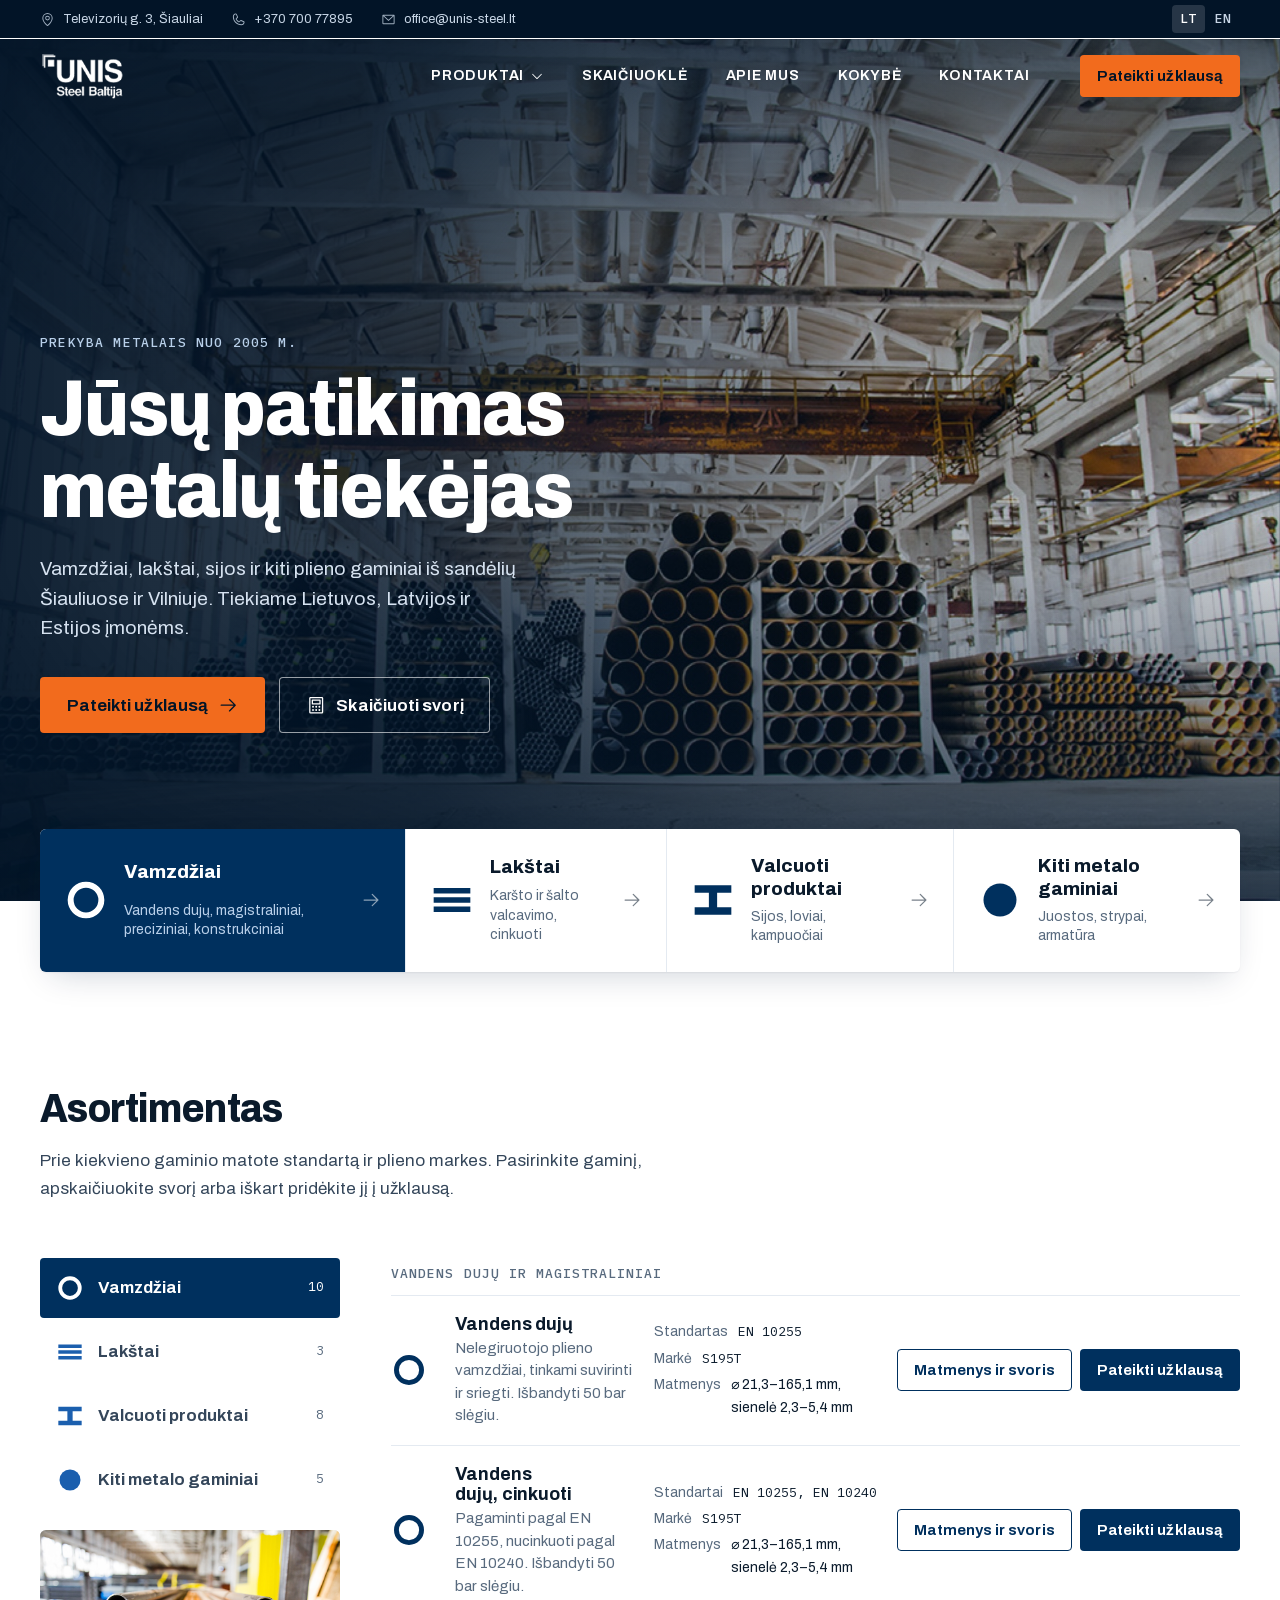
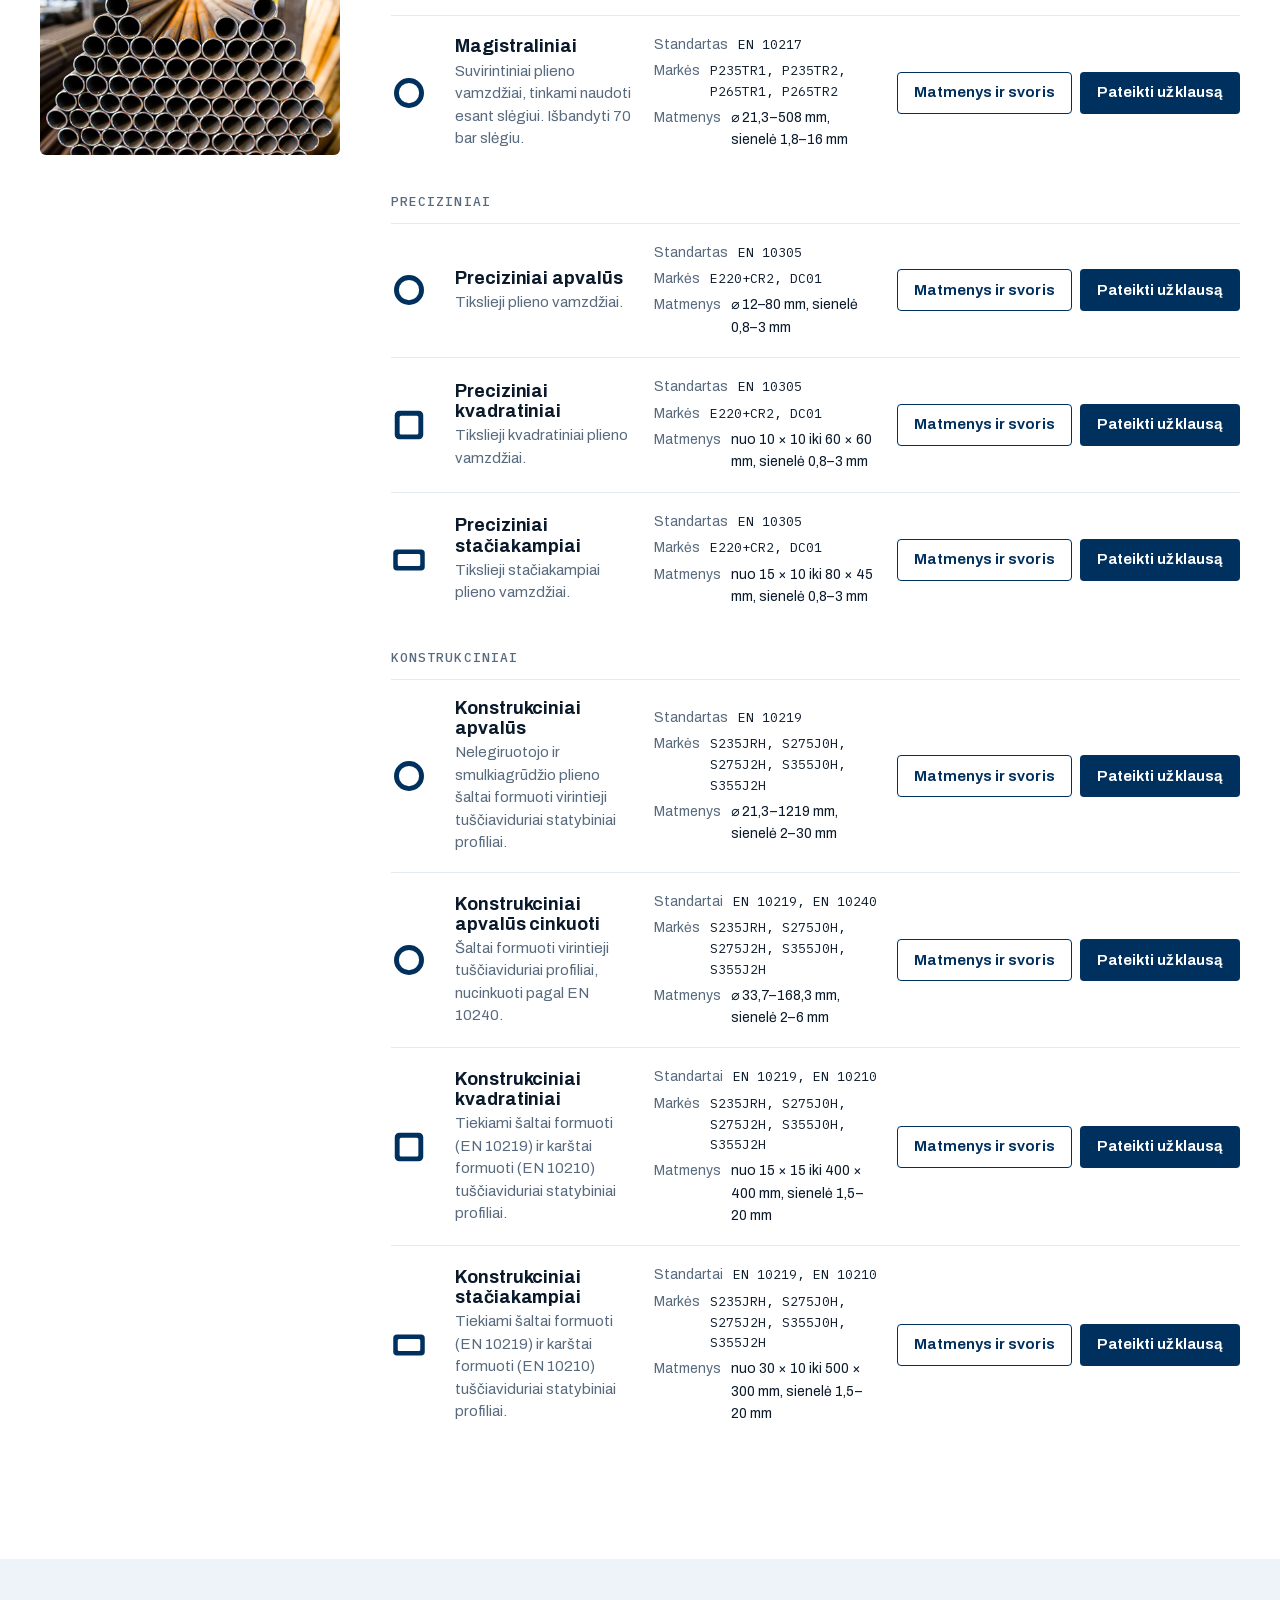
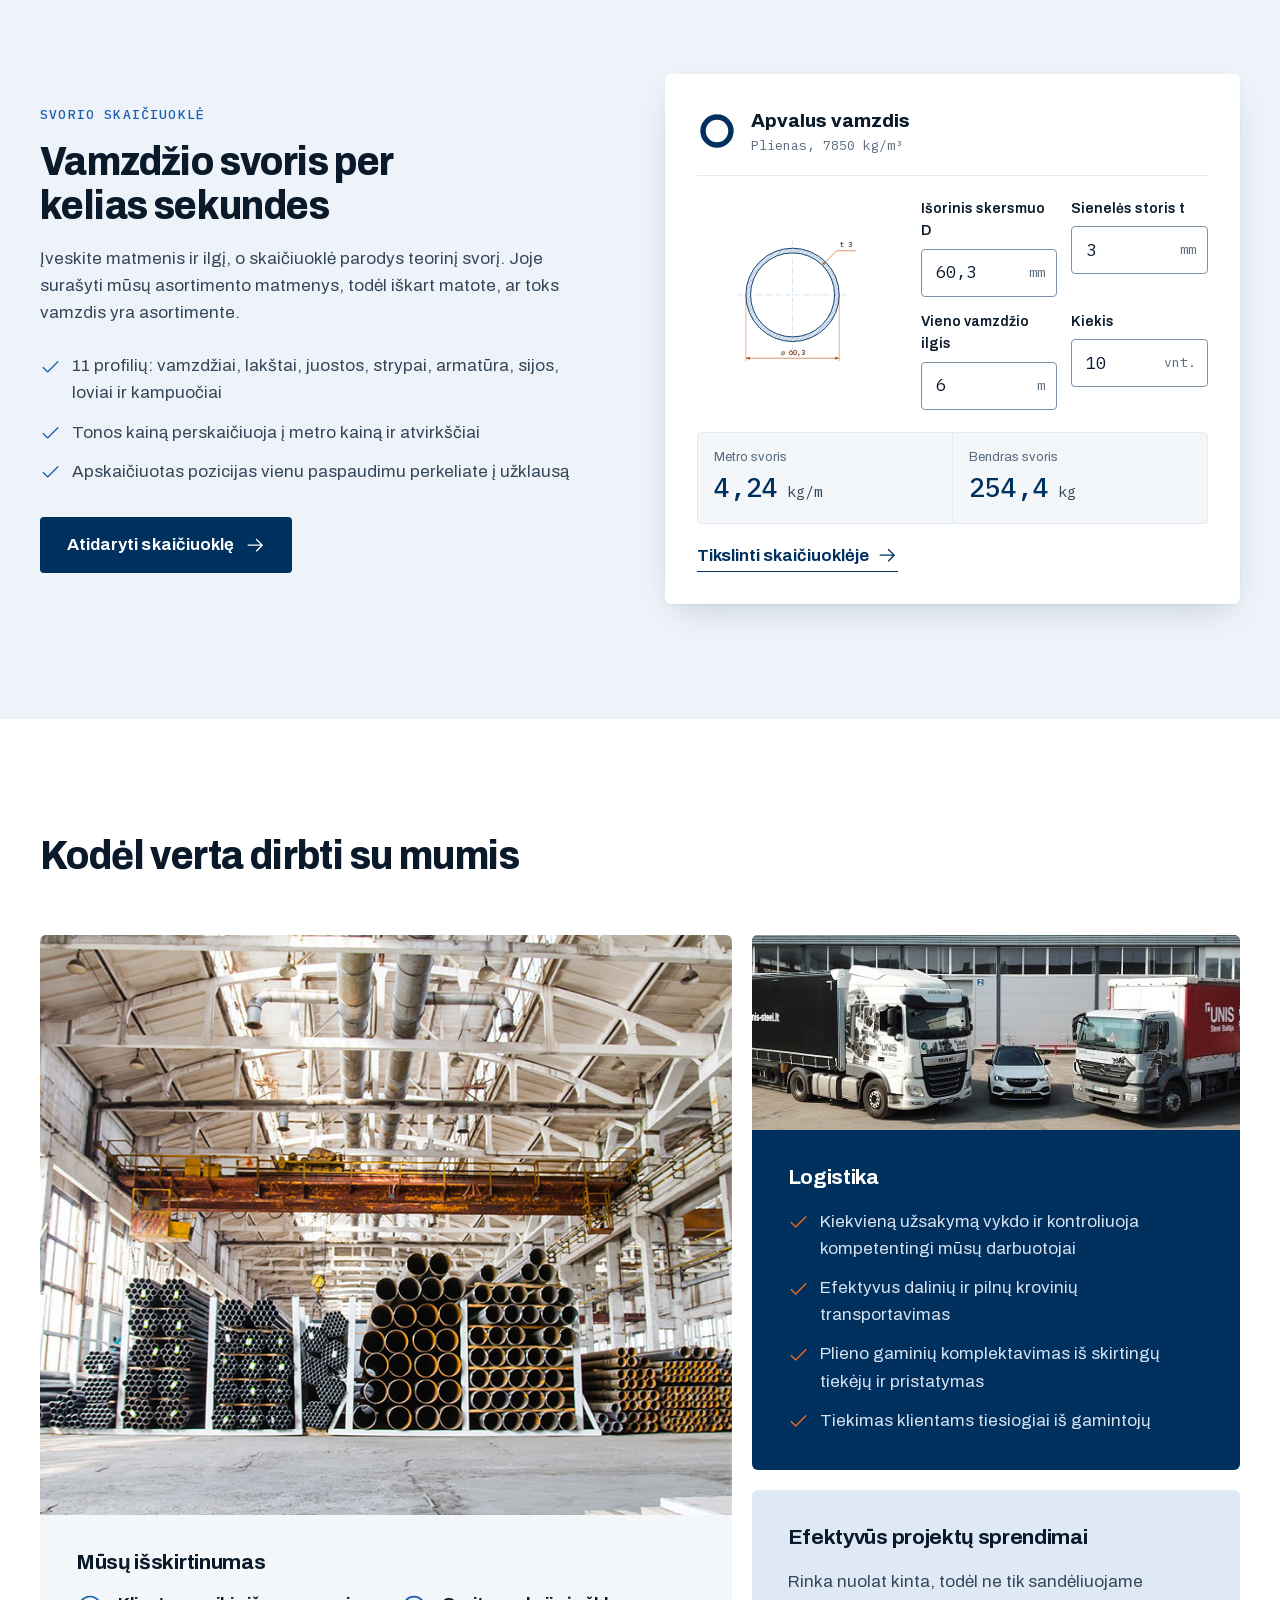
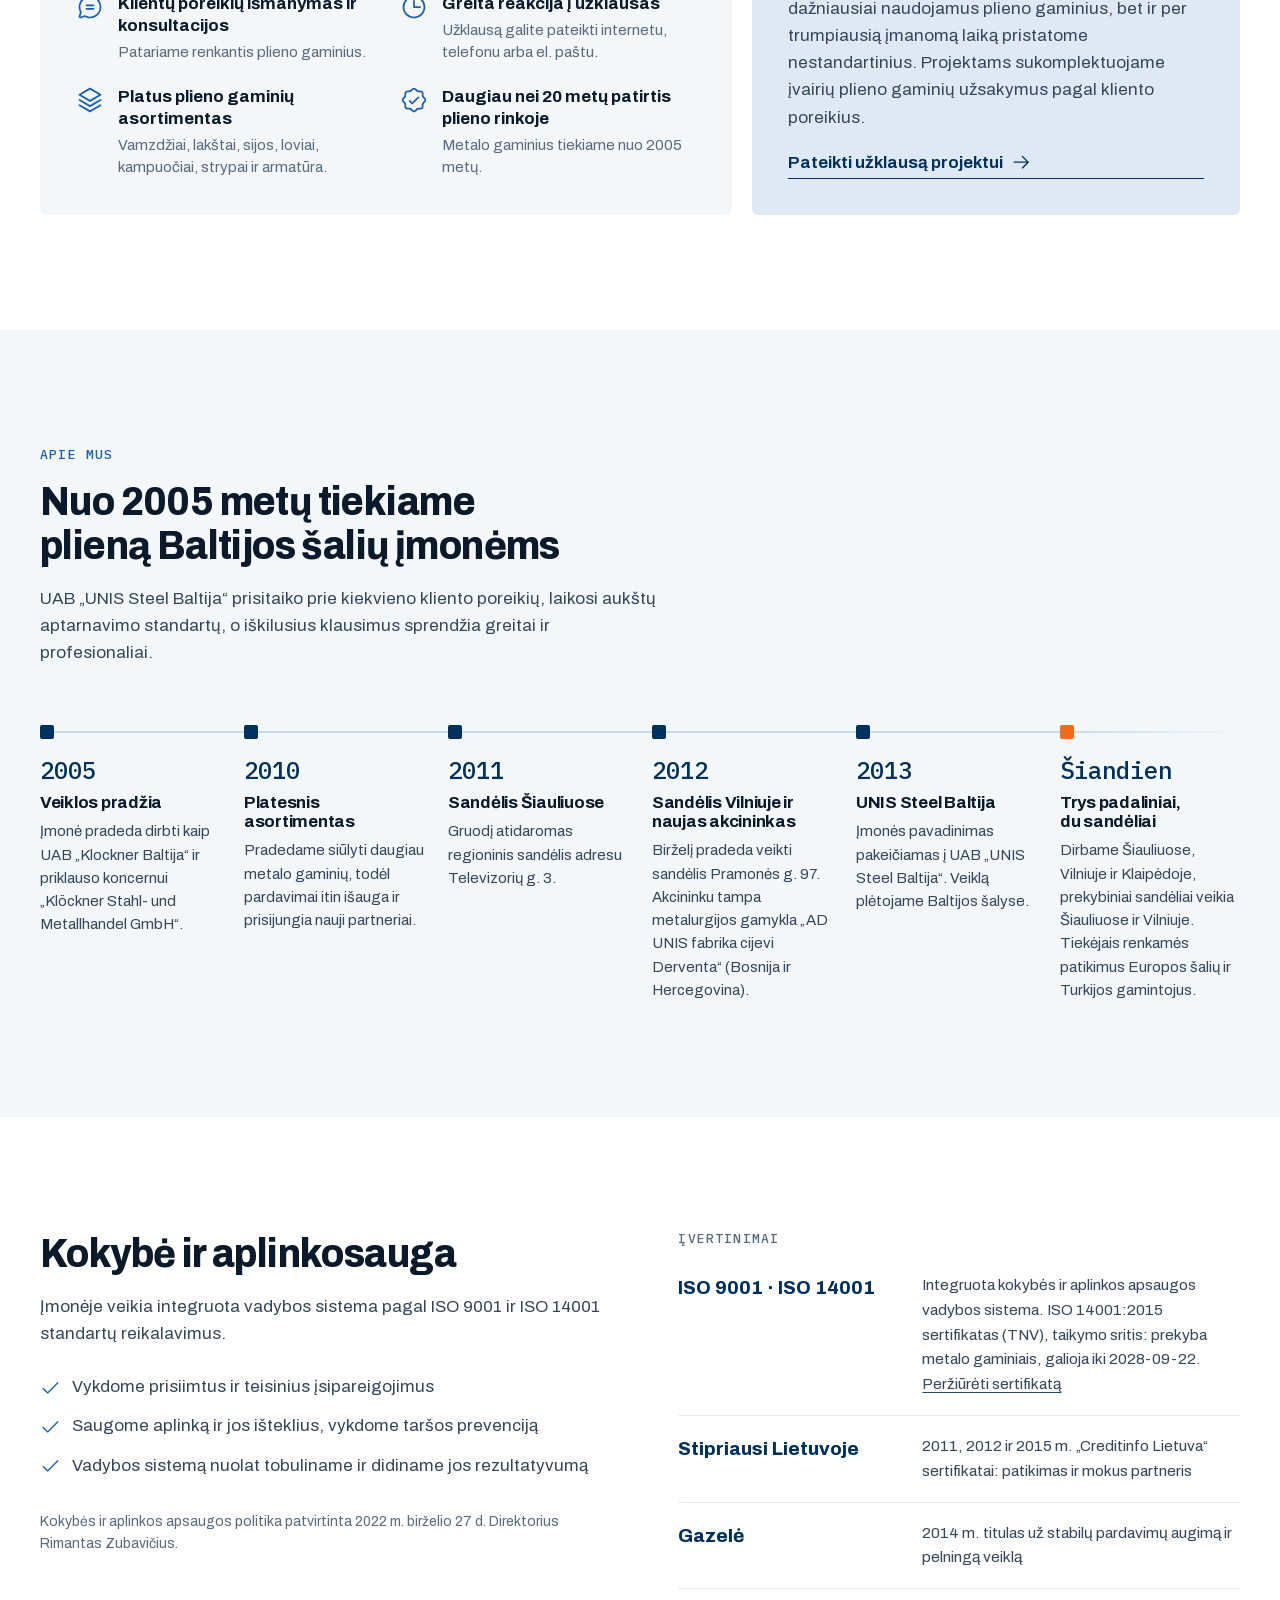
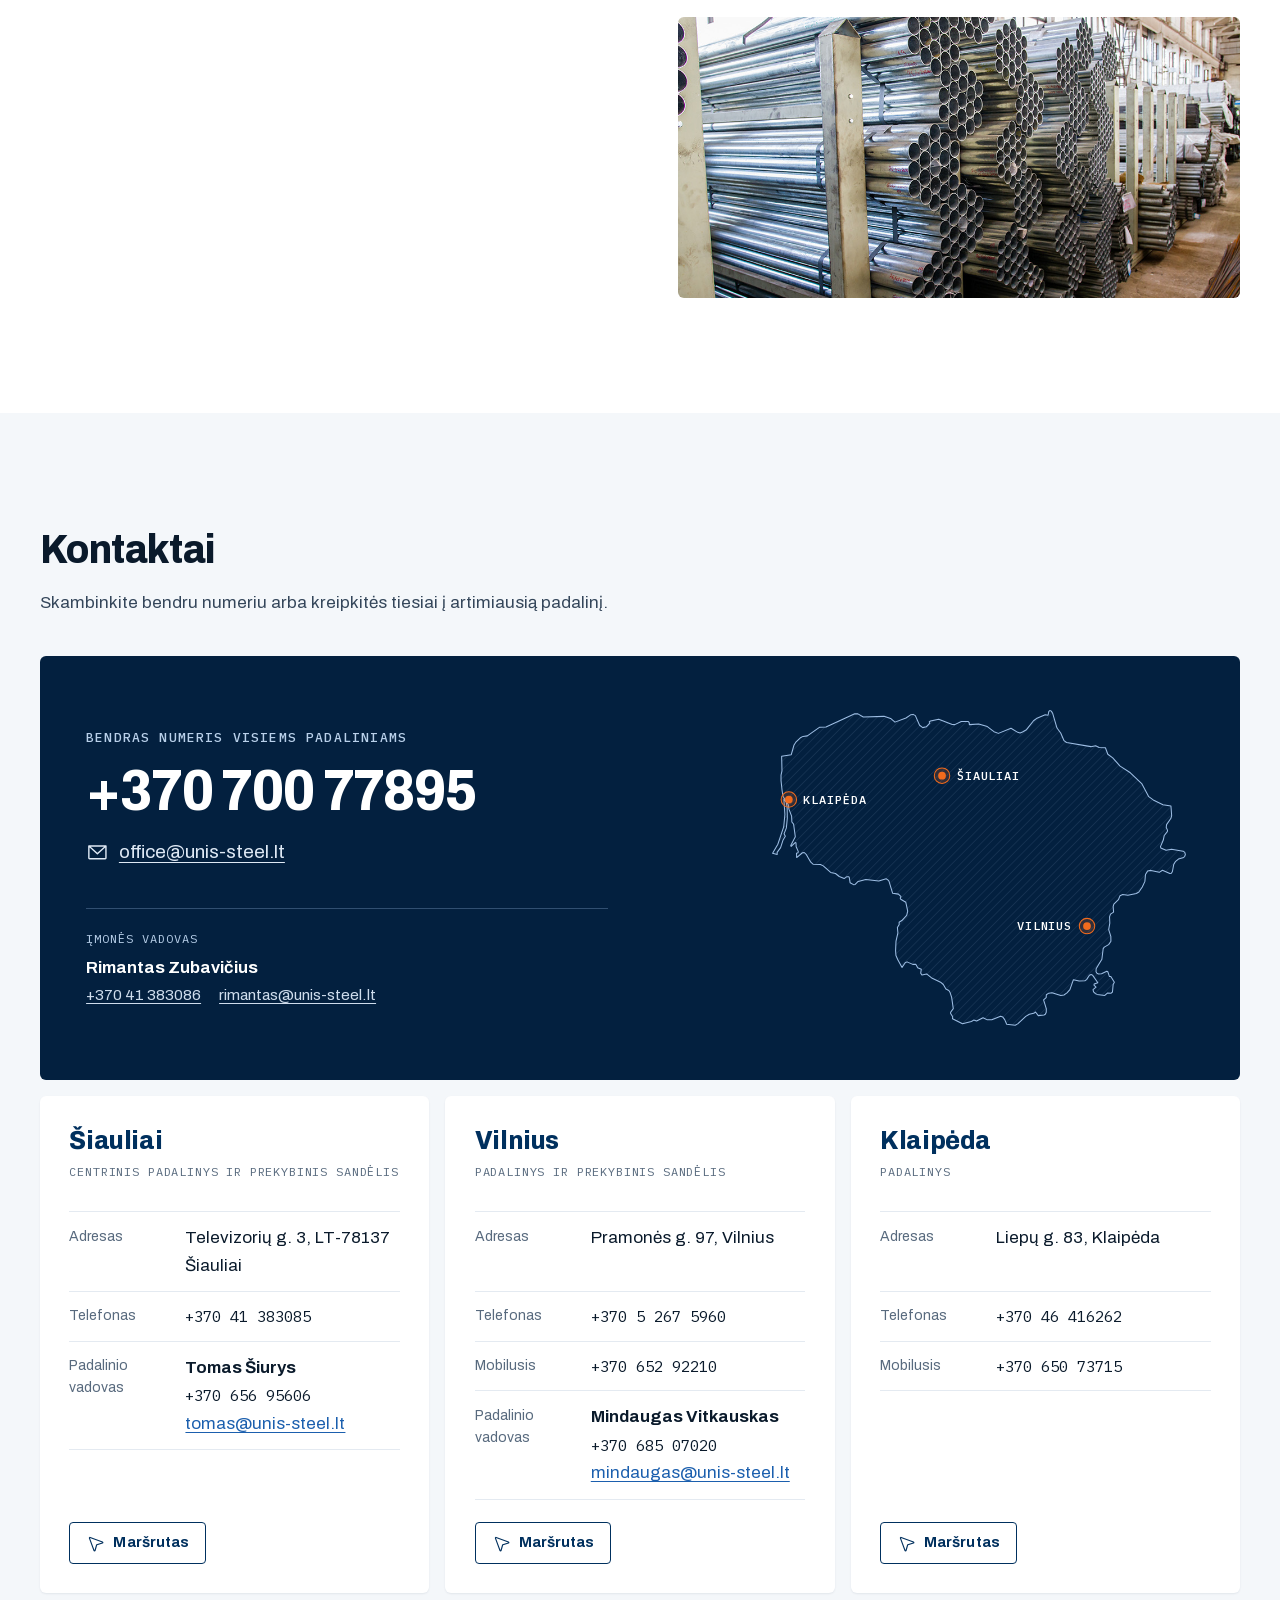
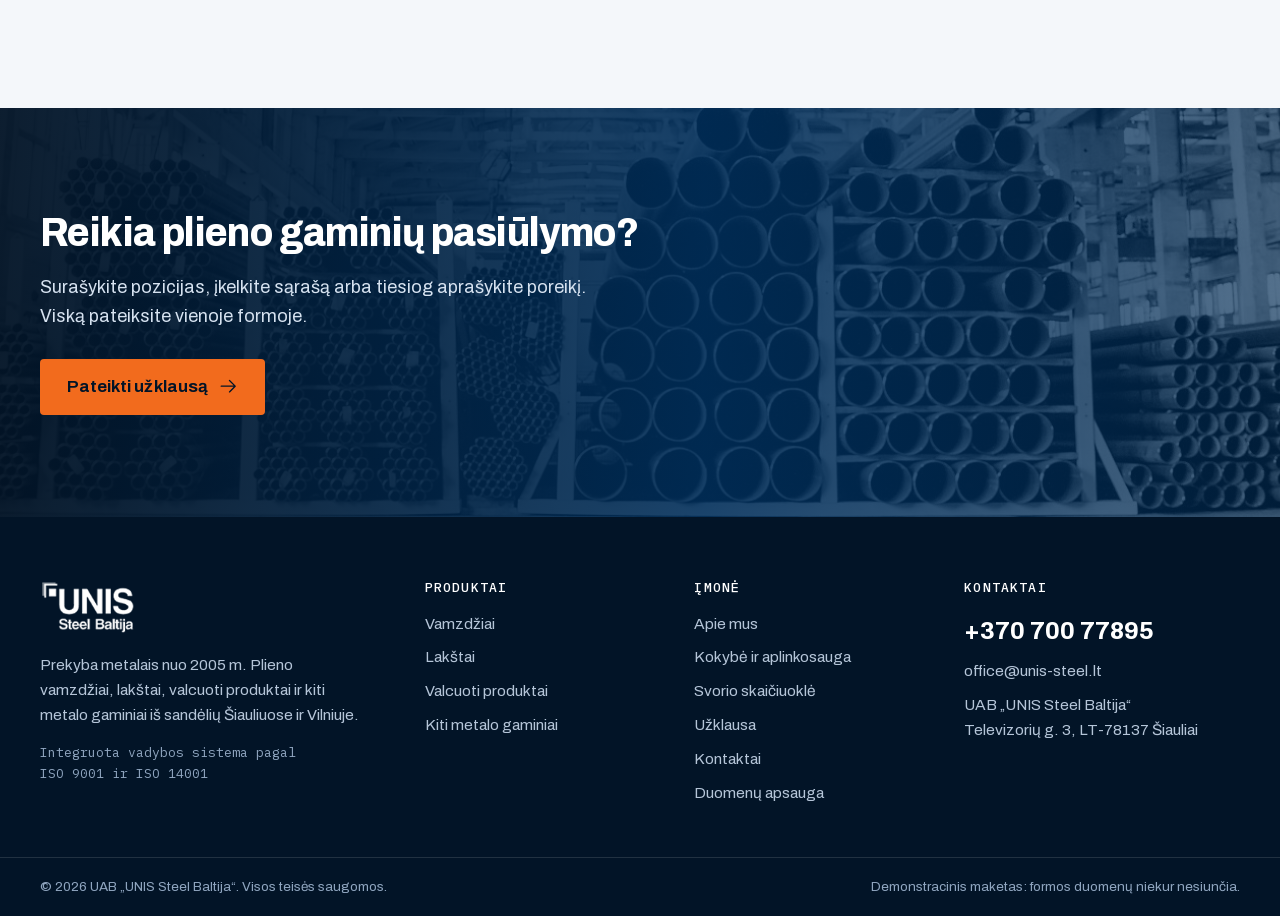
==== commit 8da1bcdb: "Kontaktai: bendro numerio blokas, padalinių žemėlapis ir kortelės Co-Authored-By: Claude Fable 5.2 <" ====
--- a/index.html
+++ b/index.html
@@ -860,43 +860,70 @@
 <!-- ============ KONTAKTAI ============ -->
 <section class="section section--tint" id="kontaktai" aria-labelledby="kontaktai-title">
   <div class="container contacts">
-    <div class="contacts__main" data-reveal>
+    <div class="section-head" data-reveal>
       <h2 id="kontaktai-title">Kontaktai</h2>
-      <p class="lead">Vienas bendras numeris visiems padaliniams.</p>
-      <a class="contacts__phone" href="tel:+37070077895">+370 700 77895</a>
-      <a class="contacts__mail" href="mailto:office@unis-steel.lt">office@unis-steel.lt</a>
-      <dl class="contacts__head">
-        <dt>Įmonės vadovas</dt>
-        <dd>Rimantas Zubavičius<br><a href="tel:+37041383086">+370 41 383086</a> · <a href="mailto:rimantas@unis-steel.lt">rimantas@unis-steel.lt</a></dd>
-      </dl>
-    </div>
-    <ul class="places" data-reveal>
-      <li class="place">
-        <div class="place__city">
+      <p class="lead">Skambinkite bendru numeriu arba kreipkitės tiesiai į artimiausią padalinį.</p>
+    </div>
+    <div class="hub" data-reveal>
+      <div class="hub__main">
+        <p class="hub__label">Bendras numeris visiems padaliniams</p>
+        <a class="hub__phone" href="tel:+37070077895">+370 700 77895</a>
+        <a class="hub__mail" href="mailto:office@unis-steel.lt"><svg class="ico" aria-hidden="true"><use href="#i-envelope-simple"/></svg><span>office@unis-steel.lt</span></a>
+        <dl class="hub__head">
+          <dt>Įmonės vadovas</dt>
+          <dd><strong>Rimantas Zubavičius</strong><a href="tel:+37041383086">+370 41 383086</a><a href="mailto:rimantas@unis-steel.lt">rimantas@unis-steel.lt</a></dd>
+        </dl>
+      </div>
+      <div class="hub__map">
+<!-- Lietuvos kontūras: „Natural Earth“ 1:10m duomenys (viešoji nuosavybė), supaprastinta. Smeigtukai veda į padalinių korteles. -->
+<svg class="ltmap" viewBox="-10 -10 500 386" role="group" aria-labelledby="ltmap-title">
+  <title id="ltmap-title">Padaliniai Lietuvos žemėlapyje: Klaipėda, Šiauliai, Vilnius</title>
+  <defs><pattern id="ltmap-hatch" width="7" height="7" patternUnits="userSpaceOnUse" patternTransform="rotate(45)"><line x1="0" y1="0" x2="0" y2="7" stroke="#9DBDE3" stroke-opacity=".22"/></pattern></defs>
+  <g class="ltmap__land" fill="url(#ltmap-hatch)"><path d="M463.2 111.0l0.8 11l-0.8 3.2l-5.1 7.4l-0.4 3.4l1.5 3l-0.2 1.7l-3.6 4.5l-1.1 5.3l-3.3 7.7l0.4 1.5l6.1 2.7l6.3 -1.3l13.6 2.4l1.9 1.4l0.7 2.5l-0.9 2.3l-2 1.5l-5.2 1.4l-3.6 3.1l-1.9 3.3l-1.5 8.1l-1.2 2.1l-1.8 0.3l-8.6 -3.9l-3.7 2.5l-9.7 -2.3l-3.7 0.6l-2.6 4.1l-0.7 8.1l-3 6.6l-4 5.7l-2.9 1.7l-9.9 2.1l-6 -0.8l-3.1 1.3l-1.9 4.7l-5.3 5.2l-0.8 2.7l0.5 6.5l-3.6 2.4l-1.1 3.2l0.3 7.3l-1.3 7.5l2.5 7.9l0.1 5.6l-2.7 3.9l-5 3l-1.3 1.7l-1.5 12.4l-6.7 10.9l-0.1 3.6l1.1 1.8l1.8 0.7l3.5 -0.2l6.1 -3l1.2 0.7l1.9 5.6l1.6 -0.1l4.1 6.6l-1.4 2.6l-0.8 8.8l-1.8 1.5l-4.1 -0.3l-3 2.8l-9 -1.2l-2.2 -1.1l-1.9 -1.8l-0.6 -2.6l3.5 -2.9l-2.4 -2.3l0.2 -1.4l4.3 -1.4l-6.2 -8.9l-1.6 -0.8l-2 1l-3.3 5l-2 1.3l-6.7 0.4l-6.6 -1.6l-4.1 11.6l-3.4 3.8l-3.5 2.4l-3.7 0.6l-10.2 -3.1l-3.8 0.4l-2.8 1.8l-0.2 3.4l-3 2.5l3.2 10.5l-0.1 3.9l-1.1 2.4l-1.5 0.8l-6.7 0.8l-3.2 -4.2l-2 1.5l-5.2 1.1l-4.1 2.5l-9.4 8.7l-2.9 1.5l-9.9 -1l-2.3 -5.5l-2.2 -2.9l-2.6 -0.9l-10.2 4l-5.2 0.1l-5 -2.5l-7.5 3.9l-3.4 -1.1l-2.6 1.6l-10.4 2.7l-11.6 -5.9l0.2 -2.3l-2.4 -3.8l0 -1.5l3.1 -4.2l-1.9 -13l-2 -6.1l-1.3 -2l-3.4 -1.6l-3 -5.3l-3.2 -2.7l-9.7 -4.5l-6.5 -5.1l-5.5 1.2l-1.4 -2.1l0.7 -4.5l-4.2 -1.8l-2.2 -4l-3.6 0.1l-6.6 -2.9l-2.1 1l-3.7 5.4l-4.9 -8.9l-2.2 -5l-0.4 -5.6l0.5 -11.1l2.2 -9.4l-0.6 -6.3l2.1 -3.6l-0.1 -2.6l3.2 -2l5.6 -5.9l1.2 -5.1l-2.2 -10.2l-5.9 -3.5l-0.6 -1.1l0.9 -2l-3 -2.9l-6.7 -0.9l-4.3 -14.3l-1.3 -1.4l-2 -1.2l-8.5 2.6l-15.1 -1.9l-8.9 2.4l-3.5 3.5l-1.9 0.2l-4 -2.3l-1 -6.3l-1 -0.7l-2.1 0.2l-2.8 2l-5.7 -2.4l-4.4 -3.5l-5.6 -1.2l-8.6 -7.6l-3.3 -1.7l-8.3 -0.2l-2.9 -2.4l-5.1 -8.8l-2.5 -2.5l-2.1 0.3l-6.7 5.6l-0.2 -5.1l1.7 -0.4l0.4 -1.4l-2.5 -5.6l-0.2 -4.8l-0.9 -0.1l-4.7 4.5l-0.5 -1.1l5.3 -10.2l-2 -14.7l-2 -2.5l-0.3 -6.8l-3.1 -8.1l-0.8 -5.2l-6 -9.5l-1.1 -6.4l-1.3 -12.1l0 -6.3l1.1 -4.9l-0.4 -17.2l11.2 -1.7l3.2 -11.3l2.1 -3.2l5.9 -5.6l2.5 -1.2l5 -0.6l14.4 -10.1l7.3 -0.3l33.4 -15.4l3.7 0.2l6.2 3.7l24.2 -0.8l7.6 2.4l5.1 4.3l12.8 -4.8l5.4 -3.7l2.9 -0.5l2.6 1.4l4.9 11.2l3.7 2.8l4.1 -0.9l4.1 -4.4l-0.7 -1.4l1.5 -1l9.5 -2.1l15.8 6.1l2.9 0.2l7.6 -3.6l7.9 -0.1l1.3 1.3l0.2 2.4l10.8 -0.8l10.1 3.1l7.7 5.9l5.2 2l14.6 -5.9l7.9 4.7l2.7 0.8l2.7 -1.2l4.7 -2.7l8.2 -10.4l3.3 -2.5l10.3 -4.4l3.3 0.5l0.9 -4.4l1.2 -1l1.7 0.6l1.5 2.4l5.1 17.3l4.3 5.8l3.9 8.9l2.9 2.1l28.3 4.8l5.5 -1l4.1 2l7.3 0.3l2.8 7.6l5.7 4.2l8.6 9.5l11.9 7.8l13.2 12.6l8.2 15.2l5.2 3.8l11.3 5.5z"/><path d="M5.3 167.4l-5.3 -1.4l6.1 -10.6l6.8 -20.1l1.4 -14.5l-1.2 -17.8l2.7 3.3l1.1 6.3l0.2 12.5l-1.1 11.3l-2.7 6.9l1.5 2.9l-2.6 4.2l-2.9 9l-4 5.4z"/></g>
+  <a class="ltmap__pin" href="#padalinys-siauliai" data-pin="siauliai" aria-label="Šiaulių padalinio kontaktai"><circle class="ltmap__hit" cx="197.0" cy="75.7" r="24"/><circle class="ltmap__ring" cx="197.0" cy="75.7" r="9"/><circle class="ltmap__dot" cx="197.0" cy="75.7" r="4.5"/><text x="214.0" y="80.7">Šiauliai</text></a>
+  <a class="ltmap__pin" href="#padalinys-vilnius" data-pin="vilnius" aria-label="Vilniaus padalinio kontaktai"><circle class="ltmap__hit" cx="365.6" cy="250.6" r="24"/><circle class="ltmap__ring" cx="365.6" cy="250.6" r="9"/><circle class="ltmap__dot" cx="365.6" cy="250.6" r="4.5"/><text x="348.6" y="255.6" text-anchor="end">Vilnius</text></a>
+  <a class="ltmap__pin" href="#padalinys-klaipeda" data-pin="klaipeda" aria-label="Klaipėdos padalinio kontaktai"><circle class="ltmap__hit" cx="18.9" cy="103.4" r="24"/><circle class="ltmap__ring" cx="18.9" cy="103.4" r="9"/><circle class="ltmap__dot" cx="18.9" cy="103.4" r="4.5"/><text x="35.9" y="108.4">Klaipėda</text></a>
+</svg>
+
+      </div>
+    </div>
+    <ul class="branches">
+      <li class="branch" id="padalinys-siauliai" data-reveal>
+        <div class="branch__head">
           <h3>Šiauliai</h3>
-          <p>Centrinis padalinys ir prekybinis sandėlis</p>
-        </div>
-        <address>Televizorių g. 3, LT-78137 Šiauliai</address>
-        <p class="place__tel"><a href="tel:+37041383085">+370 41 383085</a><a href="tel:+37065695606">+370 656 95606</a></p>
-        <p class="place__person">Padalinio vadovas Tomas Šiurys<br><a href="mailto:tomas@unis-steel.lt">tomas@unis-steel.lt</a></p>
+          <p class="branch__type">Centrinis padalinys ir prekybinis sandėlis</p>
+        </div>
+        <dl class="branch__rows">
+          <div><dt>Adresas</dt><dd><address>Televizorių g. 3, LT-78137 Šiauliai</address></dd></div>
+          <div><dt>Telefonas</dt><dd><a class="branch__tel" href="tel:+37041383085">+370 41 383085</a></dd></div>
+          <div><dt>Padalinio vadovas</dt><dd><strong>Tomas Šiurys</strong><a class="branch__tel" href="tel:+37065695606">+370 656 95606</a><a href="mailto:tomas@unis-steel.lt">tomas@unis-steel.lt</a></dd></div>
+        </dl>
+        <p class="branch__foot"><a class="btn btn--outline btn--sm" href="https://www.google.com/maps/dir/?api=1&amp;destination=Televizori%C5%B3+g.+3%2C+%C5%A0iauliai" target="_blank" rel="noopener"><svg class="ico" aria-hidden="true"><use href="#i-navigation-arrow"/></svg>Maršrutas<span class="sr"> į padalinį Šiauliuose (atsidaro naujame lange)</span></a></p>
       </li>
-      <li class="place">
-        <div class="place__city">
+      <li class="branch" id="padalinys-vilnius" data-reveal>
+        <div class="branch__head">
           <h3>Vilnius</h3>
-          <p>Padalinys ir prekybinis sandėlis</p>
-        </div>
-        <address>Pramonės g. 97, Vilnius</address>
-        <p class="place__tel"><a href="tel:+37052675960">+370 5 267 5960</a><a href="tel:+37065292210">+370 652 92210</a></p>
-        <p class="place__person">Padalinio vadovas Mindaugas Vitkauskas<br><a href="tel:+37068507020">+370 685 07020</a><br><a href="mailto:mindaugas@unis-steel.lt">mindaugas@unis-steel.lt</a></p>
+          <p class="branch__type">Padalinys ir prekybinis sandėlis</p>
+        </div>
+        <dl class="branch__rows">
+          <div><dt>Adresas</dt><dd><address>Pramonės g. 97, Vilnius</address></dd></div>
+          <div><dt>Telefonas</dt><dd><a class="branch__tel" href="tel:+37052675960">+370 5 267 5960</a></dd></div>
+          <div><dt>Mobilusis</dt><dd><a class="branch__tel" href="tel:+37065292210">+370 652 92210</a></dd></div>
+          <div><dt>Padalinio vadovas</dt><dd><strong>Mindaugas Vitkauskas</strong><a class="branch__tel" href="tel:+37068507020">+370 685 07020</a><a href="mailto:mindaugas@unis-steel.lt">mindaugas@unis-steel.lt</a></dd></div>
+        </dl>
+        <p class="branch__foot"><a class="btn btn--outline btn--sm" href="https://www.google.com/maps/dir/?api=1&amp;destination=Pramon%C4%97s+g.+97%2C+Vilnius" target="_blank" rel="noopener"><svg class="ico" aria-hidden="true"><use href="#i-navigation-arrow"/></svg>Maršrutas<span class="sr"> į padalinį Vilniuje (atsidaro naujame lange)</span></a></p>
       </li>
-      <li class="place">
-        <div class="place__city">
+      <li class="branch" id="padalinys-klaipeda" data-reveal>
+        <div class="branch__head">
           <h3>Klaipėda</h3>
-          <p>Padalinys</p>
-        </div>
-        <address>Liepų g. 83, Klaipėda</address>
-        <p class="place__tel"><a href="tel:+37046416262">+370 46 416262</a><a href="tel:+37065073715">+370 650 73715</a></p>
-        <p class="place__person"></p>
+          <p class="branch__type">Padalinys</p>
+        </div>
+        <dl class="branch__rows">
+          <div><dt>Adresas</dt><dd><address>Liepų g. 83, Klaipėda</address></dd></div>
+          <div><dt>Telefonas</dt><dd><a class="branch__tel" href="tel:+37046416262">+370 46 416262</a></dd></div>
+          <div><dt>Mobilusis</dt><dd><a class="branch__tel" href="tel:+37065073715">+370 650 73715</a></dd></div>
+        </dl>
+        <p class="branch__foot"><a class="btn btn--outline btn--sm" href="https://www.google.com/maps/dir/?api=1&amp;destination=Liep%C5%B3+g.+83%2C+Klaip%C4%97da" target="_blank" rel="noopener"><svg class="ico" aria-hidden="true"><use href="#i-navigation-arrow"/></svg>Maršrutas<span class="sr"> į padalinį Klaipėdoje (atsidaro naujame lange)</span></a></p>
       </li>
     </ul>
   </div>
--- a/assets/css/style.css
+++ b/assets/css/style.css
@@ -324,21 +324,85 @@
 .quality__photo img{width:100%;aspect-ratio:16/8;object-fit:cover;border-radius:var(--r-lg)}
 
 /* ---------- Kontaktai ---------- */
-.contacts{display:grid;grid-template-columns:minmax(0,.8fr) minmax(0,1.5fr);gap:clamp(32px,6vw,88px);align-items:start}
-.contacts .lead{margin-top:12px}
-.contacts__phone{display:block;margin-top:26px;font-size:clamp(1.9rem,3.4vw,2.9rem);font-weight:780;font-stretch:92%;letter-spacing:-.02em;color:var(--navy-800);text-decoration:none;white-space:nowrap}
-.contacts__mail{display:inline-block;margin-top:6px;font-size:1.1875rem;color:var(--blue-600)}
-.contacts__head{margin-top:32px;padding-top:20px;border-top:1px solid var(--line);font-size:.9688rem}
-.contacts__head dt{font-family:var(--mono);font-size:.75rem;letter-spacing:.08em;text-transform:uppercase;color:var(--ink-3);margin-bottom:4px}
-.contacts__head a{color:var(--blue-600)}
-.places{display:grid;gap:14px}
-.place{display:grid;grid-template-columns:minmax(0,1.1fr) minmax(0,1.1fr) minmax(0,.9fr) minmax(0,1.3fr);gap:8px 24px;align-items:start;padding:24px;background:#fff;border-radius:var(--r-lg);box-shadow:var(--shadow-sm);font-size:.9688rem;color:var(--ink-2)}
-.place h3{font-size:1.375rem;color:var(--navy-800)}
-.place__city p{margin-top:4px;font-size:.875rem;color:var(--ink-3)}
-.place__tel{display:grid;gap:2px;font-family:var(--mono);font-size:.9063rem}
-.place__tel a{text-decoration:none;color:var(--ink);white-space:nowrap}
-.place__tel a:hover,.place__person a:hover{color:var(--blue-600)}
-.place__person a{color:var(--blue-600)}
+.contacts .section-head{margin-bottom:clamp(28px,4vw,40px)}
+.hub{display:grid;grid-template-columns:minmax(0,1fr) minmax(0,1fr);align-items:center;gap:clamp(24px,5vw,72px);padding:clamp(28px,3.6vw,48px);border-radius:var(--r-lg);background:var(--navy-900);color:#fff}
+.hub :focus-visible{outline-color:#fff}
+.hub__label{font-family:var(--mono);font-size:.8125rem;font-weight:500;letter-spacing:.09em;text-transform:uppercase;color:#B9D0EA}
+.hub__phone{display:block;width:fit-content;margin-top:12px;font-size:clamp(2rem,4.5vw,3.6rem);font-weight:780;font-stretch:90%;line-height:1.05;letter-spacing:-.02em;text-decoration:none;white-space:nowrap;transition:color .2s}
+.hub__phone:hover{color:var(--blue-200)}
+.hub__mail{display:inline-flex;align-items:center;gap:10px;margin-top:16px;font-size:1.1875rem;color:var(--blue-100);text-decoration:none}
+.hub__mail span{text-decoration:underline;text-decoration-thickness:1px;text-underline-offset:.2em}
+.hub__mail:hover{color:#fff}
+.hub__head{margin-top:clamp(24px,3vw,36px);padding-top:20px;border-top:1px solid rgba(157,189,227,.3);font-size:.9688rem;color:#CFDDED}
+.hub__head dt{margin-bottom:6px;font-family:var(--mono);font-size:.75rem;letter-spacing:.08em;text-transform:uppercase;color:#B9D0EA}
+.hub__head dd{display:flex;flex-wrap:wrap;align-items:baseline;gap:2px 18px}
+.hub__head strong{flex:1 1 100%;font-size:1.0625rem;font-weight:650;color:#fff}
+.hub__head a:hover{color:#fff}
+.hub__map{justify-self:end;width:100%;max-width:430px}
+/* žemėlapis: plonas kontūras ir brūkšniavimas kaip pjūvio brėžiniuose, smeigtukai veda į korteles */
+.ltmap{width:100%;height:auto;overflow:visible}
+.ltmap__land{stroke:var(--blue-300);stroke-width:1.2;stroke-linejoin:round}
+.ltmap__pin{outline:0;text-decoration:none}
+.ltmap__hit{fill:transparent}
+.ltmap__ring{fill:rgba(242,107,29,.2);stroke:var(--accent);stroke-width:1.2;transform-box:fill-box;transform-origin:center;transition:transform .3s var(--ease),fill .2s}
+.ltmap__dot{fill:var(--accent)}
+.ltmap text{font-family:var(--mono);font-size:14px;font-weight:500;letter-spacing:.08em;text-transform:uppercase;fill:#fff}
+.ltmap__pin:hover .ltmap__ring,.ltmap__pin:focus-visible .ltmap__ring,
+.contacts:has(#padalinys-siauliai:hover) [data-pin="siauliai"] .ltmap__ring,
+.contacts:has(#padalinys-vilnius:hover) [data-pin="vilnius"] .ltmap__ring,
+.contacts:has(#padalinys-klaipeda:hover) [data-pin="klaipeda"] .ltmap__ring{transform:scale(1.7);fill:rgba(242,107,29,.34)}
+.ltmap__pin:focus-visible .ltmap__ring{stroke:#fff;stroke-width:2.2}
+.ltmap__pin:focus-visible text{text-decoration:underline}
+
+.branches{display:grid;grid-template-columns:repeat(3,minmax(0,1fr));gap:16px;margin-top:16px}
+.branch{display:flex;flex-direction:column;padding:clamp(22px,2.3vw,30px);border-radius:var(--r-lg);background:#fff;box-shadow:var(--shadow-sm);transition:box-shadow .25s}
+.branch:hover{box-shadow:var(--shadow)}
+.branch:target{box-shadow:0 0 0 2px var(--navy-800)}
+.branch h3{font-size:1.625rem;font-weight:780;font-stretch:94%;color:var(--navy-800)}
+.branch__type{margin-top:8px;min-height:2.9em;font-family:var(--mono);font-size:.75rem;line-height:1.45;letter-spacing:.07em;text-transform:uppercase;color:var(--ink-3)}
+.branch__rows{margin-top:14px;border-top:1px solid var(--line-2)}
+.branch__rows div{display:grid;grid-template-columns:104px minmax(0,1fr);gap:4px 12px;padding:12px 0;border-bottom:1px solid var(--line-2)}
+.branch__rows dt{padding-top:.1em;font-size:.875rem;color:var(--ink-3)}
+.branch__rows dd{display:grid;justify-items:start;gap:2px;color:var(--ink);overflow-wrap:anywhere}
+.branch__rows strong{font-weight:650}
+.branch__rows a{color:var(--blue-600)}
+.branch__rows .branch__tel{font-family:var(--mono);font-size:.9688rem;color:var(--ink);text-decoration:none;white-space:nowrap}
+.branch__rows .branch__tel:hover{color:var(--blue-600);text-decoration:underline}
+.branch__foot{margin-top:auto;padding-top:22px}
+@media (min-width:1024px){
+  /* adreso eilutė visose kortelėse dviejų eilučių aukščio, kad telefonai būtų vienoje linijoje */
+  .branch__rows div:first-child{min-height:calc(3.2em + 25px)}
+}
+@media (max-width:1023px){
+  .branches{grid-template-columns:minmax(0,1fr)}
+  .branch{display:grid;grid-template-columns:minmax(0,230px) minmax(0,1fr);grid-template-rows:auto 1fr;gap:0 32px}
+  .branch__type{min-height:0}
+  .branch__rows{grid-column:2;grid-row:1 / span 2;margin-top:0}
+  .branch__foot{grid-column:1;align-self:end;padding-top:18px}
+}
+@media (max-width:767px){
+  .hub{grid-template-columns:minmax(0,1fr);gap:20px;padding:26px 22px 20px}
+  .hub__phone{font-size:clamp(1.8rem,9vw,2.5rem)}
+  .hub__map{justify-self:center;max-width:400px}
+  .ltmap text{font-size:19px}
+  .branch{display:flex;padding:22px}
+  .branch__foot{align-self:stretch}
+  .branch__rows{margin-top:16px}
+  .branch__foot .btn{width:100%}
+}
+@media (max-width:479px){
+  .branch__rows div{grid-template-columns:minmax(0,1fr)}
+}
+@media (pointer:coarse){
+  .branch__rows div{padding-block:6px}
+  .branch__rows dt{padding-top:9px}
+  .branch__rows dd{gap:0}
+  .branch__rows address,.branch__rows strong{padding-block:8px 6px}
+  .branch__rows dd a,.hub__head a{display:inline-block;padding-block:9px}
+  .hub__phone{padding-block:5px}
+  .hub__mail{min-height:44px;margin-top:8px}
+  .hub__head dd{gap:0 18px}
+}
 
 /* ---------- Raginimas ---------- */
 .cta-band{position:relative;isolation:isolate;background:var(--navy-900);color:#fff;overflow:hidden}
@@ -598,8 +662,6 @@
 .catrail__item:first-child:focus-visible{outline-color:#fff}
 .input[aria-invalid="true"]:focus,.textarea[aria-invalid="true"]:focus,.select[aria-invalid="true"]:focus{outline:3px solid var(--blue-500);outline-offset:2px}
 .status button{background:none;border:0;padding:0;font:inherit;font-weight:650;color:inherit;text-decoration:underline;cursor:pointer}
-.place__tel{gap:0}
-.place__tel a{padding:6px 0}
 .topbar__list a{min-height:var(--topbar-h)}
 .tag{display:inline-block;margin-left:8px;padding:1px 7px;border-radius:var(--r);background:var(--warn-bg);color:var(--warn);font-family:var(--mono);font-size:.75rem;white-space:nowrap}
 .bom__note{font-family:var(--font)!important;font-size:.875rem!important;color:var(--ink-2)!important}
@@ -638,7 +700,6 @@
   .catrail{grid-template-columns:1fr 1fr}
   .catrail__item:nth-child(3){border-left:0}
   .catrail__item:nth-child(n+3){border-top:1px solid var(--line-2)}
-  .place{grid-template-columns:1fr 1fr}
   .timeline{grid-template-columns:repeat(3,minmax(0,1fr));gap:36px 24px}
   .timeline li:nth-child(3)::before{right:0}
 }
@@ -655,7 +716,7 @@
   .catalog__tabs{display:flex;gap:8px;overflow:auto;padding-bottom:6px;scrollbar-width:none;margin-inline:calc(var(--gutter) * -1);padding-inline:var(--gutter)}
   .catalog__tab{flex:none;width:auto;min-height:48px;border:1.5px solid var(--line);white-space:nowrap}
   .catalog__tab small{display:none}
-  .teaser,.quality,.contacts{grid-template-columns:minmax(0,1fr)}
+  .teaser,.quality{grid-template-columns:minmax(0,1fr)}
   .bento__cell--main,.bento__cell--navy,.bento__cell--tint{grid-column:span 12}
   .cfg,.rfq{grid-template-columns:minmax(0,1fr)}
   .cfg__side,.rfq__side{position:static}
@@ -700,7 +761,6 @@
   .timeline li:last-child::before{display:none}
   .timeline li::after{top:6px}
   .awards div{grid-template-columns:1fr}
-  .place{grid-template-columns:1fr;padding:20px}
   .site-footer__grid{grid-template-columns:1fr;gap:32px;padding-block:48px 36px}
   .pick{grid-template-columns:1fr}
   .shapes__group--main .shapes__list{grid-template-columns:1fr}
